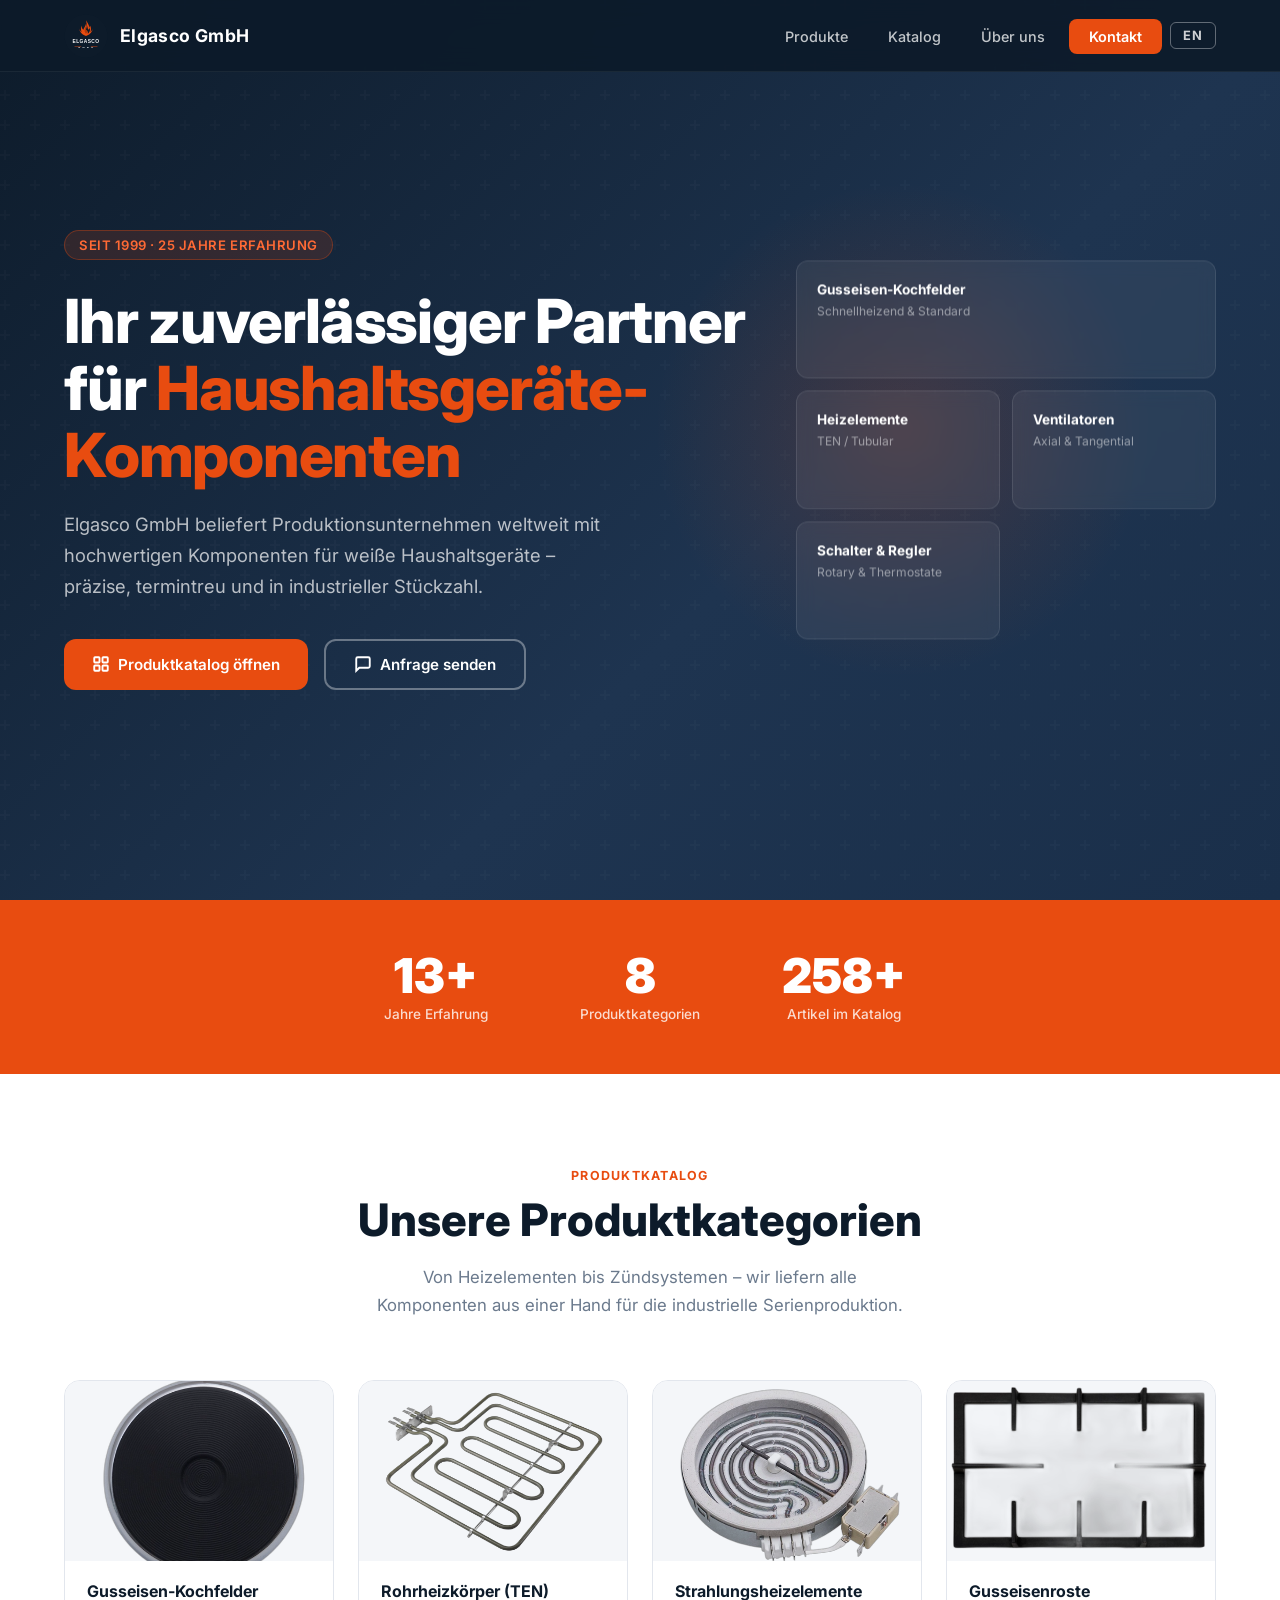
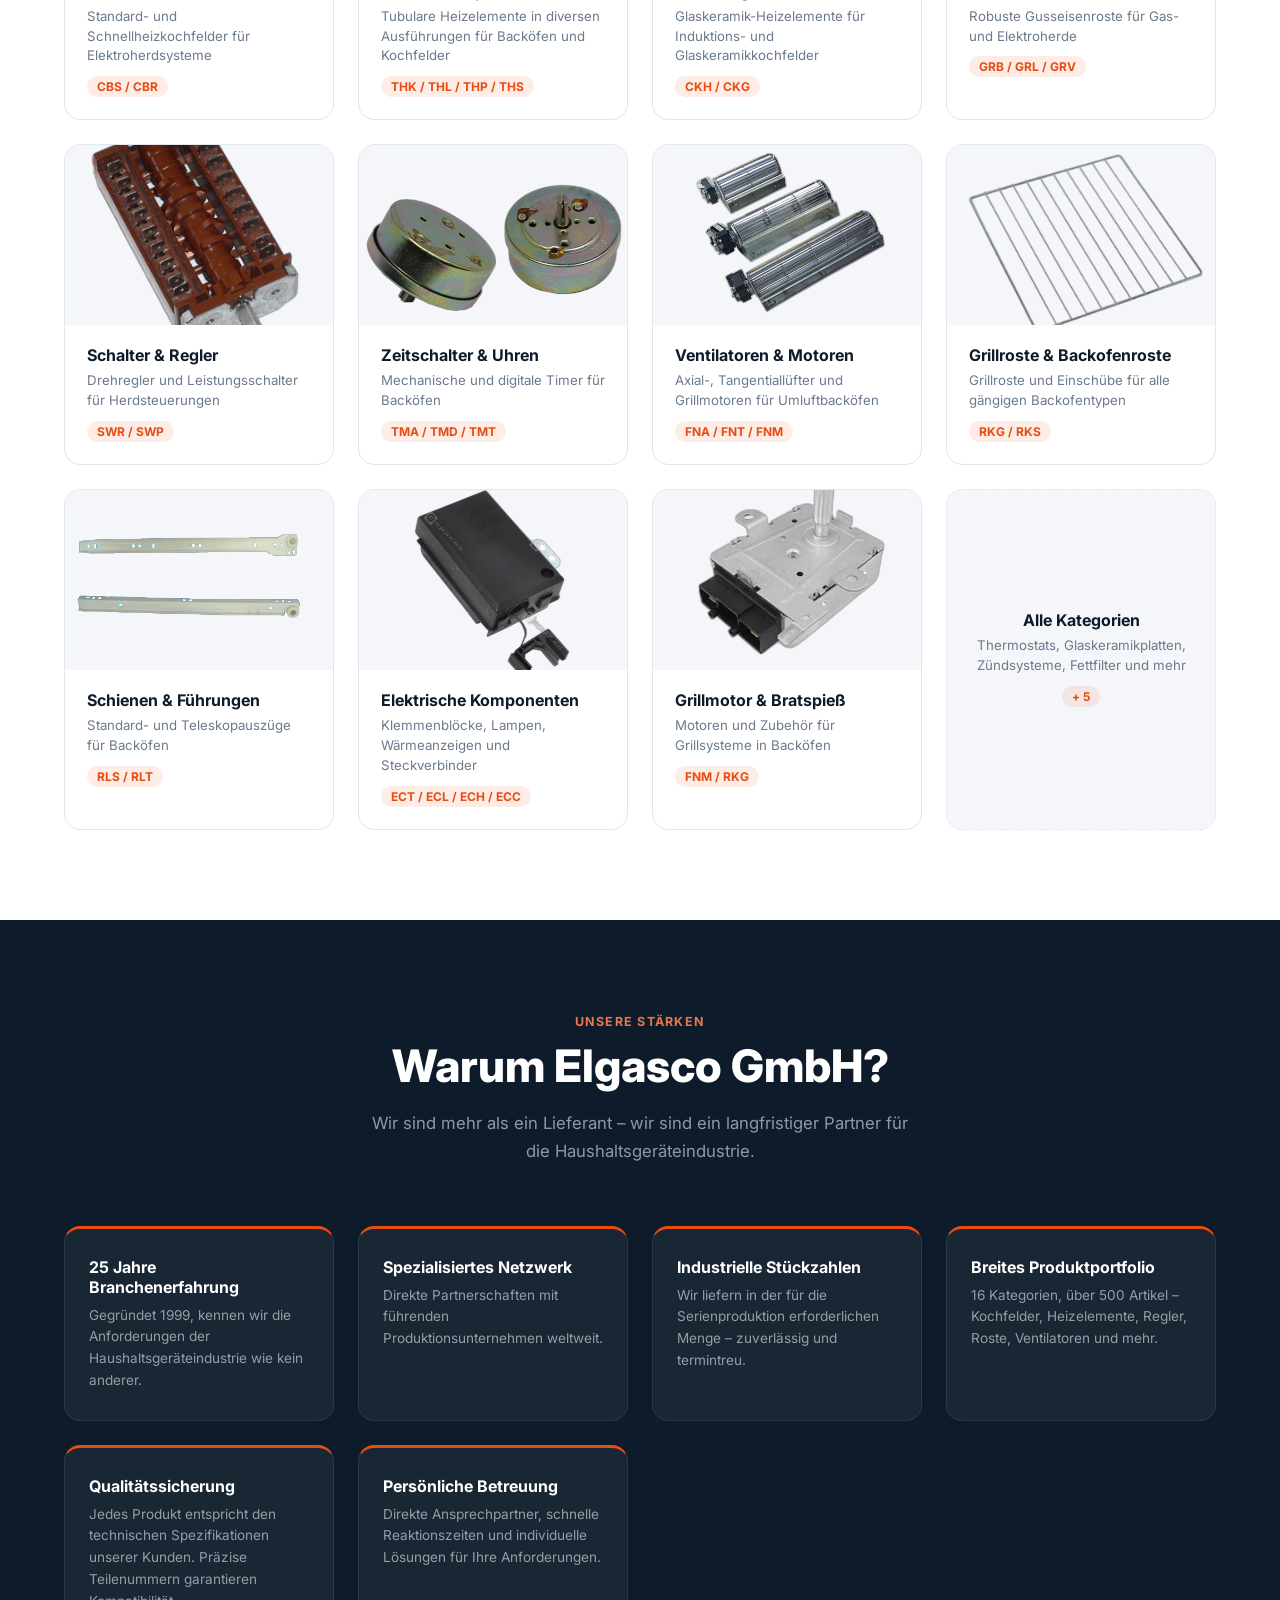
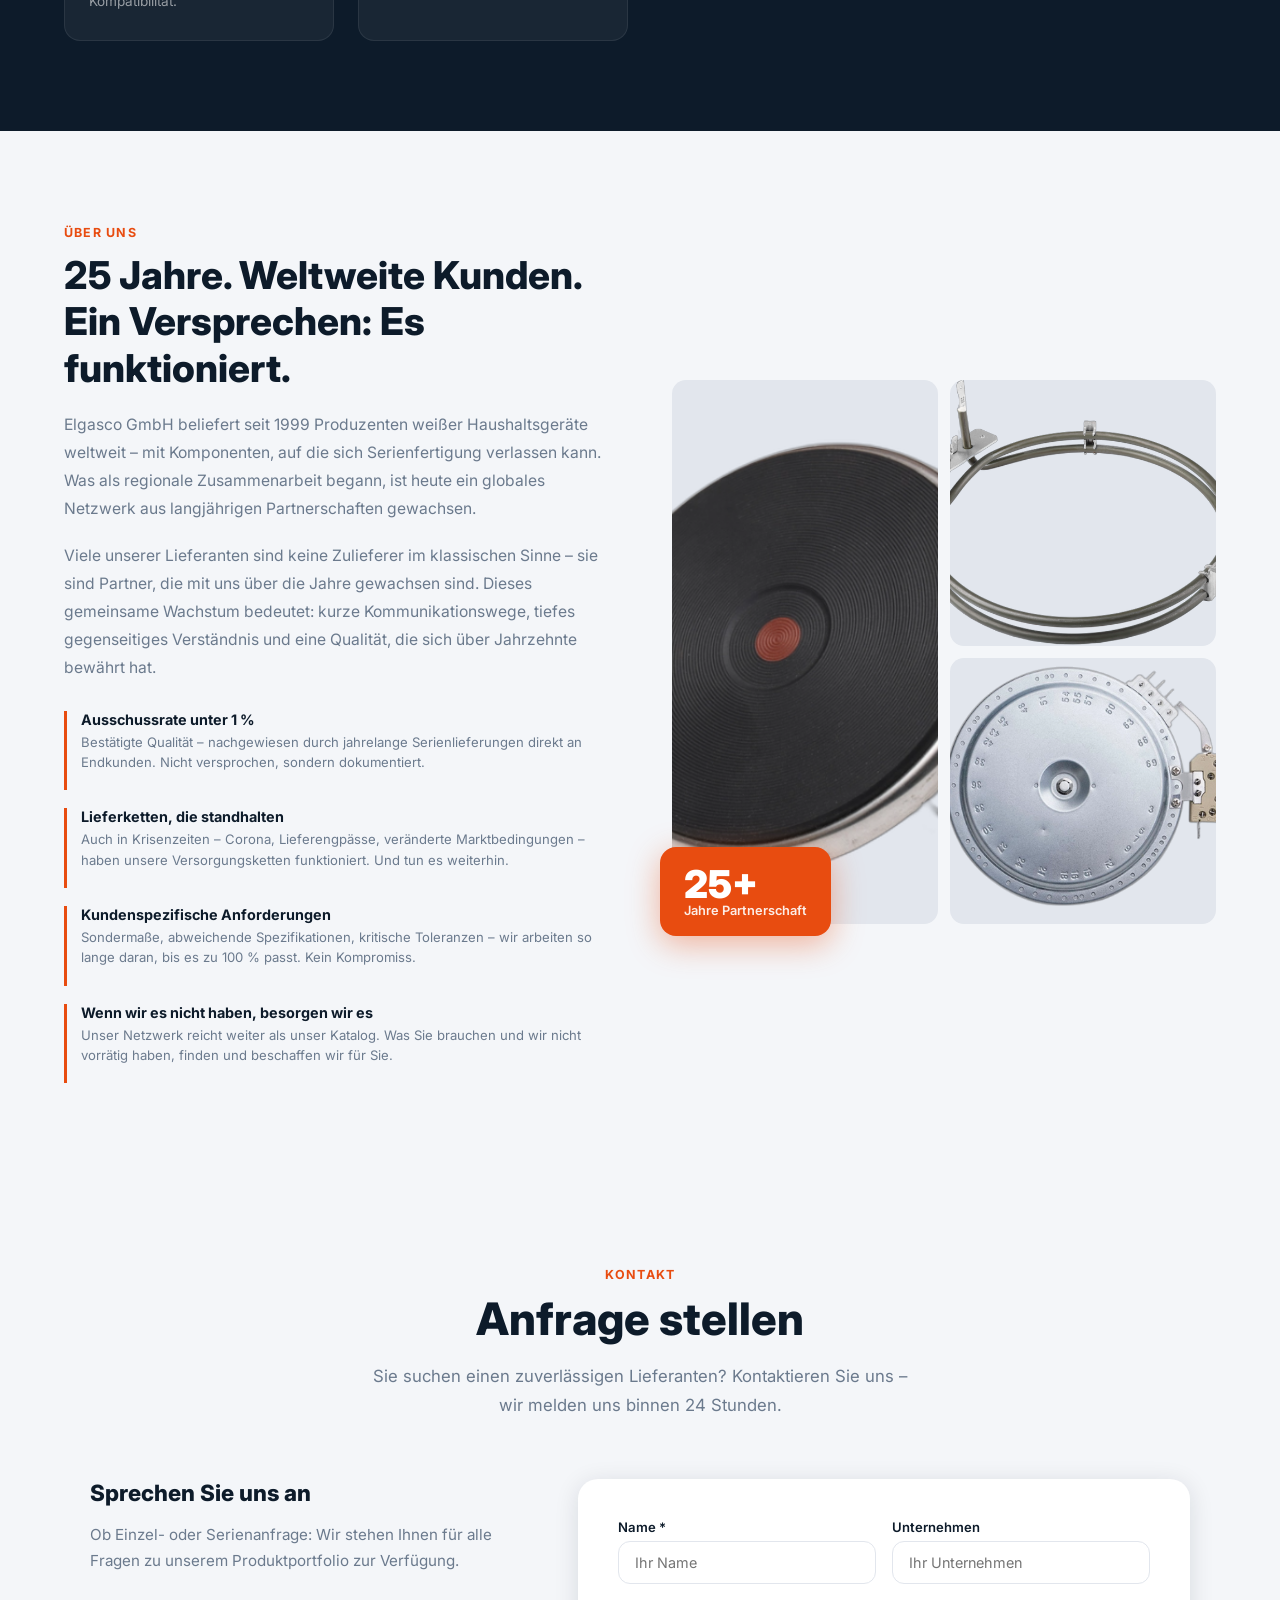
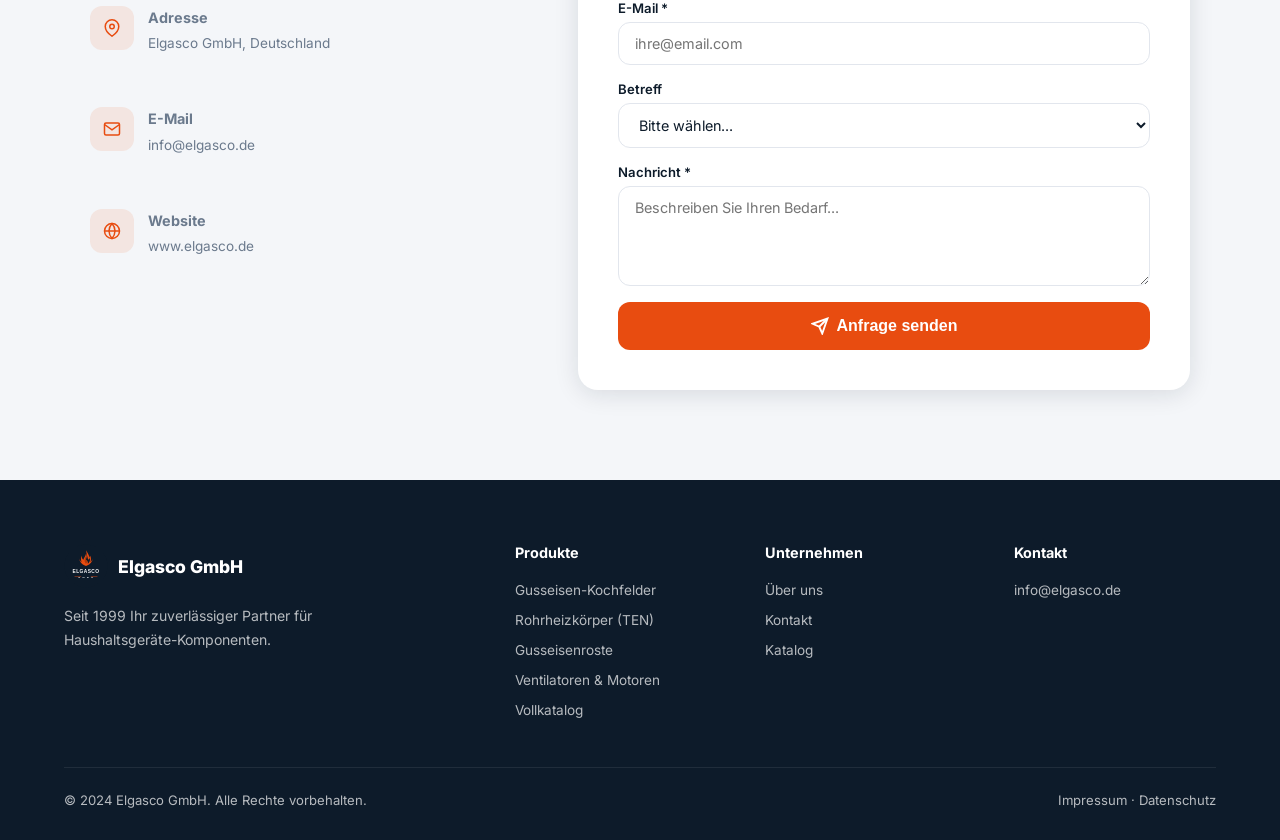
==== index.html @ 2438832f "Add DE/EN language switcher (i18n) - New assets/js/i18n.js with full DE/EN translations for all page" ====
<!DOCTYPE html>
<html lang="de">
<head>
  <meta charset="UTF-8" />
  <meta name="viewport" content="width=device-width, initial-scale=1.0" />
  <title>Elgasco GmbH – Ihr Partner für Haushaltsgeräte-Komponenten</title>
  <meta name="description" content="Elgasco GmbH – seit 25 Jahren zuverlässiger Lieferant von Komponenten für Hersteller weißer Haushaltsgeräte weltweit." />
  <meta name="keywords" content="Elgasco, Haushaltsgeräte Komponenten, Heizelemente, Kochfelder, Backofen Ersatzteile, Gusseisenroste, Thermostate, Regler, white goods components" />
  <meta name="robots" content="index, follow" />
  <meta property="og:title" content="Elgasco GmbH – Component Partner" />
  <meta property="og:description" content="25 years of experience supplying components for the household appliance industry worldwide." />
  <meta property="og:image" content="assets/images/logo.svg" />
  <meta property="og:type" content="website" />
  <link rel="preconnect" href="https://fonts.googleapis.com" />
  <link rel="preconnect" href="https://fonts.gstatic.com" crossorigin />
  <link href="https://fonts.googleapis.com/css2?family=Inter:wght@400;500;600;700;800;900&display=swap" rel="stylesheet" />
  <link rel="stylesheet" href="assets/css/style.css" />
  <link rel="icon" type="image/png" href="assets/images/logo.svg" />
  <script type="application/ld+json">
  {"@context":"https://schema.org","@type":"Organization","name":"Elgasco GmbH","description":"Supplier of components for white goods manufacturers","foundingDate":"1999","areaServed":"Worldwide","knowsAbout":["Haushaltsgeräte","Kochfelder","Heizelemente","Backofen Komponenten"]}
  </script>
</head>
<body>

<nav class="navbar">
  <a href="index.html" class="nav-logo">
    <img src="assets/images/logo.svg" alt="Elgasco GmbH Logo" />
    <span>Elgasco GmbH</span>
  </a>
  <ul class="nav-links">
    <li><a href="#categories" data-i18n="nav_products">Produkte</a></li>
    <li><a href="catalog.html" data-i18n="nav_catalog">Katalog</a></li>
    <li><a href="#about" data-i18n="nav_about">Über uns</a></li>
    <li><a href="#contact" class="btn-primary" data-i18n="nav_contact">Kontakt</a></li>
    <li><button class="lang-btn" onclick="toggleLang()" title="Switch language">EN</button></li>
  </ul>
  <button class="nav-toggle" aria-label="Menü öffnen">
    <span></span><span></span><span></span>
  </button>
</nav>

<section class="hero" id="home">
  <div class="hero-bg-glow"></div>
  <div class="hero-content">
    <div class="hero-badge" data-i18n="hero_badge">Seit 1999 · 25 Jahre Erfahrung</div>
    <h1 data-i18n-html="hero_h1">Ihr zuverlässiger Partner für <span>Haushaltsgeräte-Komponenten</span></h1>
    <p data-i18n="hero_p">Elgasco GmbH beliefert Produktionsunternehmen weltweit mit hochwertigen Komponenten für weiße Haushaltsgeräte – präzise, termintreu und in industrieller Stückzahl.</p>
    <div class="hero-buttons">
      <a href="catalog.html" class="btn btn-primary">
        <svg width="18" height="18" viewBox="0 0 24 24" fill="none" stroke="currentColor" stroke-width="2.5"><rect x="3" y="3" width="7" height="7" rx="1"/><rect x="14" y="3" width="7" height="7" rx="1"/><rect x="3" y="14" width="7" height="7" rx="1"/><rect x="14" y="14" width="7" height="7" rx="1"/></svg>
        <span data-i18n="hero_btn_catalog">Produktkatalog öffnen</span>
      </a>
      <a href="#contact" class="btn btn-outline">
        <svg width="18" height="18" viewBox="0 0 24 24" fill="none" stroke="currentColor" stroke-width="2.5"><path d="M21 15a2 2 0 01-2 2H7l-4 4V5a2 2 0 012-2h14a2 2 0 012 2z"/></svg>
        <span data-i18n="hero_btn_contact">Anfrage senden</span>
      </a>
    </div>
  </div>
  <div class="hero-visual" aria-hidden="true">
    <div class="hero-card">
      <h3 data-i18n="hero_card1_h">Gusseisen-Kochfelder</h3>
      <p data-i18n="hero_card1_p">Schnellheizend & Standard</p>
    </div>
    <div class="hero-card">
      <h3 data-i18n="hero_card2_h">Heizelemente</h3>
      <p data-i18n="hero_card2_p">TEN / Tubular</p>
    </div>
    <div class="hero-card">
      <h3 data-i18n="hero_card3_h">Ventilatoren</h3>
      <p data-i18n="hero_card3_p">Axial & Tangential</p>
    </div>
    <div class="hero-card">
      <h3 data-i18n="hero_card4_h">Schalter & Regler</h3>
      <p data-i18n="hero_card4_p">Rotary & Thermostate</p>
    </div>
  </div>
</section>

<div class="stats">
  <div class="stats-grid">
    <div class="stat-item fade-up">
      <div class="stat-number" data-target="25" data-suffix="+">0+</div>
      <div class="stat-label" data-i18n="stat1">Jahre Erfahrung</div>
    </div>
    <div class="stat-item fade-up">
      <div class="stat-number" data-target="16" data-suffix="">0</div>
      <div class="stat-label" data-i18n="stat2">Produktkategorien</div>
    </div>
    <div class="stat-item fade-up">
      <div class="stat-number" data-target="500" data-suffix="+">0+</div>
      <div class="stat-label" data-i18n="stat3">Artikel im Katalog</div>
    </div>
  </div>
</div>

<section class="categories" id="categories">
  <div class="section-header">
    <span class="section-tag" data-i18n="cat_tag">Produktkatalog</span>
    <h2 data-i18n="cat_h2">Unsere Produktkategorien</h2>
    <p data-i18n="cat_p">Von Heizelementen bis Zündsystemen – wir liefern alle Komponenten aus einer Hand für die industrielle Serienproduktion.</p>
  </div>
  <div class="categories-grid">

    <a href="catalog.html?cat=burners" class="category-card fade-up">
      <div class="category-img"><img src="assets/images/CastIronHotplate_nobg.png" alt="Cast Iron Hotplates" loading="lazy" /></div>
      <div class="category-body">
        <h3 data-i18n="cat1_h">Gusseisen-Kochfelder</h3>
        <p data-i18n="cat1_p">Standard- und Schnellheizkochfelder für Elektroherdsysteme</p>
        <span class="cat-count">CBS / CBR</span>
      </div>
    </a>

    <a href="catalog.html?cat=ten" class="category-card fade-up">
      <div class="category-img"><img src="assets/images/Tubular Heating Element 1_nobg.png" alt="Tubular Heating Elements" loading="lazy" /></div>
      <div class="category-body">
        <h3 data-i18n="cat2_h">Rohrheizkörper (TEN)</h3>
        <p data-i18n="cat2_p">Tubulare Heizelemente in diversen Ausführungen für Backöfen und Kochfelder</p>
        <span class="cat-count">THK / THL / THP / THS</span>
      </div>
    </a>

    <a href="catalog.html?cat=radiant" class="category-card fade-up">
      <div class="category-img"><img src="assets/images/Radiant Heating Element_1_nobg.png" alt="Radiant Heating Elements" loading="lazy" /></div>
      <div class="category-body">
        <h3 data-i18n="cat3_h">Strahlungs­heizelemente</h3>
        <p data-i18n="cat3_p">Glaskeramik-Heizelemente für Induktions- und Glaskeramikkochfelder</p>
        <span class="cat-count">CKH / CKG</span>
      </div>
    </a>

    <a href="catalog.html?cat=grates" class="category-card fade-up">
      <div class="category-img"><img src="assets/images/Cast Iron Grid_1_nobg.png" alt="Cast Iron Grates" loading="lazy" /></div>
      <div class="category-body">
        <h3 data-i18n="cat4_h">Gusseisenroste</h3>
        <p data-i18n="cat4_p">Robuste Gusseisenroste für Gas- und Elektroherde</p>
        <span class="cat-count">GRB / GRL / GRV</span>
      </div>
    </a>

    <a href="catalog.html?cat=switches" class="category-card fade-up">
      <div class="category-img"><img src="assets/images/Rotary_Switch_1_nobg.png" alt="Switches & Regulators" loading="lazy" /></div>
      <div class="category-body">
        <h3 data-i18n="cat5_h">Schalter &amp; Regler</h3>
        <p data-i18n="cat5_p">Drehregler und Leistungsschalter für Herdsteuerungen</p>
        <span class="cat-count">SWR / SWP</span>
      </div>
    </a>

    <a href="catalog.html?cat=timers" class="category-card fade-up">
      <div class="category-img"><img src="assets/images/Mechanical Timer_nobg.png" alt="Timers" loading="lazy" /></div>
      <div class="category-body">
        <h3 data-i18n="cat6_h">Zeitschalter &amp; Uhren</h3>
        <p data-i18n="cat6_p">Mechanische und digitale Timer für Backöfen</p>
        <span class="cat-count">TMA / TMD / TMT</span>
      </div>
    </a>

    <a href="catalog.html?cat=fans" class="category-card fade-up">
      <div class="category-img"><img src="assets/images/Tangential Fan_nobg.png" alt="Fans & Motors" loading="lazy" /></div>
      <div class="category-body">
        <h3 data-i18n="cat7_h">Ventilatoren &amp; Motoren</h3>
        <p data-i18n="cat7_p">Axial-, Tangentiallüfter und Grillmotoren für Umluftbacköfen</p>
        <span class="cat-count">FNA / FNT / FNM</span>
      </div>
    </a>

    <a href="catalog.html?cat=grill" class="category-card fade-up">
      <div class="category-img"><img src="assets/images/GrillGrid_1_nobg.png" alt="Grill & Oven Racks" loading="lazy" /></div>
      <div class="category-body">
        <h3 data-i18n="cat8_h">Grillroste &amp; Backofenroste</h3>
        <p data-i18n="cat8_p">Grillroste und Einschübe für alle gängigen Backofentypen</p>
        <span class="cat-count">RKG / RKS</span>
      </div>
    </a>

    <a href="catalog.html?cat=rails" class="category-card fade-up">
      <div class="category-img"><img src="assets/images/Roll_guide_nobg.png" alt="Rails & Guides" loading="lazy" /></div>
      <div class="category-body">
        <h3 data-i18n="cat9_h">Schienen &amp; Führungen</h3>
        <p data-i18n="cat9_p">Standard- und Teleskopauszüge für Backöfen</p>
        <span class="cat-count">RLS / RLT</span>
      </div>
    </a>

    <a href="catalog.html?cat=electrical" class="category-card fade-up">
      <div class="category-img"><img src="assets/images/TerminalBlock_1_nobg.png" alt="Electrical Components" loading="lazy" /></div>
      <div class="category-body">
        <h3 data-i18n="cat10_h">Elektrische Komponenten</h3>
        <p data-i18n="cat10_p">Klemmenblöcke, Lampen, Wärmeanzeigen und Steckverbinder</p>
        <span class="cat-count">ECT / ECL / ECH / ECC</span>
      </div>
    </a>

    <a href="catalog.html?cat=grill-motor" class="category-card fade-up">
      <div class="category-img"><img src="assets/images/GrillMotor_nobg.png" alt="Grill Motor & Rotisserie" loading="lazy" /></div>
      <div class="category-body">
        <h3 data-i18n="cat11_h">Grillmotor &amp; Bratspieß</h3>
        <p data-i18n="cat11_p">Motoren und Zubehör für Grillsysteme in Backöfen</p>
        <span class="cat-count">FNM / RKG</span>
      </div>
    </a>

    <a href="catalog.html" class="category-card fade-up" style="border-style:dashed;background:var(--gray-light);display:flex;flex-direction:column;align-items:center;justify-content:center;text-align:center;min-height:220px;">
      <div class="category-body">
        <h3 data-i18n="cat12_h">Alle Kategorien</h3>
        <p data-i18n="cat12_p">Thermostats, Glaskeramikplatten, Zündsysteme, Fettfilter und mehr</p>
        <span class="cat-count">+ 5</span>
      </div>
    </a>

  </div>
</section>

<section class="why-us" id="why">
  <div class="section-header">
    <span class="section-tag" style="color:rgba(255,130,80,.9)" data-i18n="why_tag">Unsere Stärken</span>
    <h2 data-i18n="why_h2">Warum Elgasco GmbH?</h2>
    <p style="color:rgba(255,255,255,.55)" data-i18n="why_p">Wir sind mehr als ein Lieferant – wir sind ein langfristiger Partner für die Haushaltsgeräteindustrie.</p>
  </div>
  <div class="why-grid">
    <div class="why-card fade-up">
      <h3 data-i18n="why1_h">25 Jahre Branchenerfahrung</h3>
      <p data-i18n="why1_p">Gegründet 1999, kennen wir die Anforderungen der Haushaltsgeräteindustrie wie kein anderer.</p>
    </div>
    <div class="why-card fade-up">
      <h3 data-i18n="why2_h">Spezialisiertes Netzwerk</h3>
      <p data-i18n="why2_p">Direkte Partnerschaften mit führenden Produktionsunternehmen weltweit.</p>
    </div>
    <div class="why-card fade-up">
      <h3 data-i18n="why3_h">Industrielle Stückzahlen</h3>
      <p data-i18n="why3_p">Wir liefern in der für die Serienproduktion erforderlichen Menge – zuverlässig und termintreu.</p>
    </div>
    <div class="why-card fade-up">
      <h3 data-i18n="why4_h">Breites Produktportfolio</h3>
      <p data-i18n="why4_p">16 Kategorien, über 500 Artikel – Kochfelder, Heizelemente, Regler, Roste, Ventilatoren und mehr.</p>
    </div>
    <div class="why-card fade-up">
      <h3 data-i18n="why5_h">Qualitätssicherung</h3>
      <p data-i18n="why5_p">Jedes Produkt entspricht den technischen Spezifikationen unserer Kunden. Präzise Teilenummern garantieren Kompatibilität.</p>
    </div>
    <div class="why-card fade-up">
      <h3 data-i18n="why6_h">Persönliche Betreuung</h3>
      <p data-i18n="why6_p">Direkte Ansprechpartner, schnelle Reaktionszeiten und individuelle Lösungen für Ihre Anforderungen.</p>
    </div>
  </div>
</section>

<section class="about" id="about">
  <div class="about-grid">
    <div class="about-content">
      <span class="section-tag" data-i18n="about_tag">Über uns</span>
      <h2 data-i18n="about_h2">25 Jahre. Weltweite Kunden. Ein Versprechen: Es funktioniert.</h2>
      <p data-i18n="about_p1">Elgasco GmbH beliefert seit 1999 Produzenten weißer Haushaltsgeräte weltweit – mit Komponenten, auf die sich Serienfertigung verlassen kann.</p>
      <p data-i18n="about_p2">Viele unserer Lieferanten sind keine Zulieferer im klassischen Sinne – sie sind Partner, die mit uns über die Jahre gewachsen sind.</p>
      <div class="about-strengths">
        <div class="about-strength-item">
          <div><h4 data-i18n="str1_h">Ausschussrate unter 1 %</h4><p data-i18n="str1_p">Bestätigte Qualität – nachgewiesen durch jahrelange Serienlieferungen direkt an Endkunden. Nicht versprochen, sondern dokumentiert.</p></div>
        </div>
        <div class="about-strength-item">
          <div><h4 data-i18n="str2_h">Lieferketten, die standhalten</h4><p data-i18n="str2_p">Auch in Krisenzeiten – Corona, Lieferengpässe, veränderte Marktbedingungen – haben unsere Versorgungsketten funktioniert. Und tun es weiterhin.</p></div>
        </div>
        <div class="about-strength-item">
          <div><h4 data-i18n="str3_h">Kundenspezifische Anforderungen</h4><p data-i18n="str3_p">Sondermaße, abweichende Spezifikationen, kritische Toleranzen – wir arbeiten so lange daran, bis es zu 100 % passt. Kein Kompromiss.</p></div>
        </div>
        <div class="about-strength-item">
          <div><h4 data-i18n="str4_h">Wenn wir es nicht haben, besorgen wir es</h4><p data-i18n="str4_p">Unser Netzwerk reicht weiter als unser Katalog. Was Sie brauchen und wir nicht vorrätig haben, finden und beschaffen wir für Sie.</p></div>
        </div>
      </div>
    </div>
    <div class="about-visual">
      <div class="about-img-grid">
        <div class="about-img-item"><img src="assets/images/CastIronHotplateRapid_nobg.png" alt="Rapid hotplate" loading="lazy" /></div>
        <div class="about-img-item"><img src="assets/images/Tubular Heating Element 2_nobg.png" alt="Tubular heater" loading="lazy" /></div>
        <div class="about-img-item"><img src="assets/images/Radiant Heating Element_2_nobg.png" alt="Radiant element" loading="lazy" /></div>
      </div>
      <div class="about-badge-overlay">
        <div class="number">25+</div>
        <div class="text" data-i18n="about_badge">Jahre Partnerschaft</div>
      </div>
    </div>
  </div>
</section>

<section class="contact" id="contact">
  <div class="section-header">
    <span class="section-tag" data-i18n="contact_tag">Kontakt</span>
    <h2 data-i18n="contact_h2">Anfrage stellen</h2>
    <p data-i18n="contact_p">Sie suchen einen zuverlässigen Lieferanten? Kontaktieren Sie uns – wir melden uns binnen 24 Stunden.</p>
  </div>
  <div class="contact-grid">
    <div class="contact-info">
      <h3 data-i18n="contact_speak">Sprechen Sie uns an</h3>
      <p data-i18n="contact_speak_p">Ob Einzel- oder Serienanfrage: Wir stehen Ihnen für alle Fragen zu unserem Produktportfolio zur Verfügung.</p>
      <div class="contact-items">
        <div class="contact-item">
          <div class="contact-item-icon"><svg width="18" height="18" viewBox="0 0 24 24" fill="none" stroke="currentColor" stroke-width="2"><path d="M21 10c0 7-9 13-9 13s-9-6-9-13a9 9 0 0118 0z"/><circle cx="12" cy="10" r="3"/></svg></div>
          <div class="contact-item-body">
            <p data-i18n="contact_addr_label">Adresse</p>
            <p data-i18n="contact_addr_val">Elgasco GmbH, Deutschland</p>
          </div>
        </div>
        <div class="contact-item">
          <div class="contact-item-icon"><svg width="18" height="18" viewBox="0 0 24 24" fill="none" stroke="currentColor" stroke-width="2"><path d="M4 4h16c1.1 0 2 .9 2 2v12c0 1.1-.9 2-2 2H4c-1.1 0-2-.9-2-2V6c0-1.1.9-2 2-2z"/><polyline points="22,6 12,13 2,6"/></svg></div>
          <div class="contact-item-body">
            <p data-i18n="contact_email_label">E-Mail</p>
            <p>info@elgasco.de</p>
          </div>
        </div>
        <div class="contact-item">
          <div class="contact-item-icon"><svg width="18" height="18" viewBox="0 0 24 24" fill="none" stroke="currentColor" stroke-width="2"><circle cx="12" cy="12" r="10"/><line x1="2" y1="12" x2="22" y2="12"/><path d="M12 2a15.3 15.3 0 014 10 15.3 15.3 0 01-4 10 15.3 15.3 0 01-4-10 15.3 15.3 0 014-10z"/></svg></div>
          <div class="contact-item-body">
            <p data-i18n="contact_web_label">Website</p>
            <p>www.elgasco.de</p>
          </div>
        </div>
      </div>
    </div>
    <div class="contact-form">
      <form id="contactForm" onsubmit="handleSubmit(event)">
        <div class="form-row">
          <div class="form-group">
            <label for="name" data-i18n="form_name">Name *</label>
            <input type="text" id="name" name="name" data-i18n-ph="form_placeholder_name" placeholder="Ihr Name" required />
          </div>
          <div class="form-group">
            <label for="company" data-i18n="form_company">Unternehmen</label>
            <input type="text" id="company" name="company" data-i18n-ph="form_placeholder_company" placeholder="Ihr Unternehmen" />
          </div>
        </div>
        <div class="form-group">
          <label for="email" data-i18n="form_email">E-Mail *</label>
          <input type="email" id="email" name="email" data-i18n-ph="form_placeholder_email" placeholder="ihre@email.com" required />
        </div>
        <div class="form-group">
          <label for="subject" data-i18n="form_subject">Betreff</label>
          <select id="subject" name="subject">
            <option value="" data-i18n="form_subject_opt0">Bitte wählen...</option>
            <option data-i18n="form_subject_opt1">Produktanfrage</option>
            <option data-i18n="form_subject_opt2">Katalog anfordern</option>
            <option data-i18n="form_subject_opt3">Partnerschaft</option>
            <option data-i18n="form_subject_opt4">Sonstiges</option>
          </select>
        </div>
        <div class="form-group">
          <label for="message" data-i18n="form_message">Nachricht *</label>
          <textarea id="message" name="message" data-i18n-ph="form_placeholder_msg" placeholder="Beschreiben Sie Ihren Bedarf..." required></textarea>
        </div>
        <button type="submit" class="btn btn-primary form-submit">
          <svg width="18" height="18" viewBox="0 0 24 24" fill="none" stroke="currentColor" stroke-width="2.5"><line x1="22" y1="2" x2="11" y2="13"/><polygon points="22 2 15 22 11 13 2 9 22 2"/></svg>
          <span data-i18n="form_submit">Anfrage senden</span>
        </button>
      </form>
    </div>
  </div>
</section>

<footer>
  <div class="footer-grid">
    <div class="footer-brand">
      <div class="footer-logo">
        <img src="assets/images/logo.svg" alt="Elgasco GmbH" />
        <span style="color:white;font-weight:800;font-size:1.1rem;">Elgasco GmbH</span>
      </div>
      <p data-i18n="footer_p">Seit 1999 Ihr zuverlässiger Partner für Haushaltsgeräte-Komponenten.</p>
    </div>
    <div class="footer-col">
      <h4 data-i18n="footer_products">Produkte</h4>
      <ul>
        <li><a href="catalog.html?cat=burners" data-i18n="cat1_h">Gusseisen-Kochfelder</a></li>
        <li><a href="catalog.html?cat=ten" data-i18n="cat2_h">Rohrheizkörper (TEN)</a></li>
        <li><a href="catalog.html?cat=grates" data-i18n="cat4_h">Gusseisenroste</a></li>
        <li><a href="catalog.html?cat=fans" data-i18n="cat7_h">Ventilatoren &amp; Motoren</a></li>
        <li><a href="catalog.html" data-i18n="footer_full_cat">Vollkatalog</a></li>
      </ul>
    </div>
    <div class="footer-col">
      <h4 data-i18n="footer_company">Unternehmen</h4>
      <ul>
        <li><a href="#about" data-i18n="nav_about">Über uns</a></li>
        <li><a href="#contact" data-i18n="nav_contact">Kontakt</a></li>
        <li><a href="catalog.html" data-i18n="nav_catalog">Katalog</a></li>
      </ul>
    </div>
    <div class="footer-col">
      <h4 data-i18n="nav_contact">Kontakt</h4>
      <ul>
        <li><a href="mailto:info@elgasco.de">info@elgasco.de</a></li>
      </ul>
    </div>
  </div>
  <div class="footer-bottom">
    <span data-i18n="footer_copy">© 2024 Elgasco GmbH. Alle Rechte vorbehalten.</span>
    <span>
      <a href="impressum.html" style="color:inherit;" data-i18n="footer_imprint">Impressum</a> ·
      <a href="datenschutz.html" style="color:inherit;" data-i18n="footer_privacy">Datenschutz</a>
    </span>
  </div>
</footer>

<script src="assets/js/i18n.js"></script>
<script src="assets/js/main.js"></script>
<script>
function handleSubmit(e) {
  e.preventDefault();
  const btn = e.target.querySelector('[type=submit]');
  const span = btn.querySelector('span');
  if (span) span.textContent = t('form_sent');
  btn.style.background = '#27ae60';
}
</script>
</body>
</html>
---- assets/css/style.css ----
/* =========================================
   ELGASCO GMBH – Main Stylesheet
   Colors: Navy #0d1b2a | Orange #e84c10 | White #fff
   ========================================= */

:root {
  --navy: #0d1b2a;
  --navy-mid: #152638;
  --navy-light: #1e3450;
  --orange: #e84c10;
  --orange-light: #ff6a35;
  --white: #ffffff;
  --gray-light: #f4f6f9;
  --gray-mid: #e2e6ed;
  --gray-text: #6b7a8d;
  --font: 'Inter', system-ui, -apple-system, sans-serif;
  --radius: 12px;
  --shadow: 0 4px 24px rgba(13,27,42,.12);
  --shadow-hover: 0 12px 40px rgba(13,27,42,.22);
  --transition: .28s cubic-bezier(.4,0,.2,1);
}

*, *::before, *::after { box-sizing: border-box; margin: 0; padding: 0; }

html { scroll-behavior: smooth; font-size: 16px; }

body {
  font-family: var(--font);
  color: var(--navy);
  background: var(--white);
  overflow-x: hidden;
  -webkit-font-smoothing: antialiased;
}

a { text-decoration: none; color: inherit; }
img { max-width: 100%; display: block; }
ul { list-style: none; }

/* ---- Scrollbar ---- */
::-webkit-scrollbar { width: 6px; }
::-webkit-scrollbar-track { background: var(--gray-light); }
::-webkit-scrollbar-thumb { background: var(--orange); border-radius: 3px; }

/* ==================== NAVBAR ==================== */
.navbar {
  position: fixed; top: 0; left: 0; right: 0; z-index: 1000;
  display: flex; align-items: center; justify-content: space-between;
  padding: 0 5%;
  height: 72px;
  background: rgba(13,27,42,0.92);
  backdrop-filter: blur(12px);
  -webkit-backdrop-filter: blur(12px);
  border-bottom: 1px solid rgba(255,255,255,.06);
  transition: var(--transition);
}
.navbar.scrolled {
  background: rgba(13,27,42,0.98);
  height: 64px;
  box-shadow: 0 2px 20px rgba(0,0,0,.3);
}
.nav-logo { display: flex; align-items: center; gap: 12px; }
.nav-logo img { height: 44px; width: auto; }
.nav-logo span { color: var(--white); font-size: 1.1rem; font-weight: 700; letter-spacing: .02em; }

.nav-links { display: flex; align-items: center; gap: 8px; }
.nav-links a {
  color: rgba(255,255,255,.75);
  font-size: .9rem; font-weight: 500;
  padding: 8px 16px; border-radius: 8px;
  transition: var(--transition);
}
.nav-links a:hover, .nav-links a.active { color: var(--white); background: rgba(255,255,255,.1); }
.nav-links a.btn-primary {
  background: var(--orange); color: var(--white);
  padding: 9px 20px; border-radius: 8px;
  font-weight: 600;
}
.nav-links a.btn-primary:hover { background: var(--orange-light); transform: translateY(-1px); }

.lang-btn {
  background: transparent; border: 1.5px solid rgba(255,255,255,.35);
  color: rgba(255,255,255,.8); font-size: .8rem; font-weight: 700;
  padding: 5px 12px; border-radius: 6px; cursor: pointer;
  transition: var(--transition); letter-spacing: .06em; font-family: var(--font);
}
.lang-btn:hover { background: rgba(255,255,255,.1); color: var(--white); border-color: rgba(255,255,255,.6); }

.nav-toggle { display: none; flex-direction: column; gap: 5px; cursor: pointer; padding: 4px; }
.nav-toggle span { display: block; width: 24px; height: 2px; background: var(--white); transition: var(--transition); border-radius: 2px; }

/* ==================== HERO ==================== */
.hero {
  min-height: 100vh;
  display: flex; align-items: center;
  position: relative; overflow: hidden;
  background: linear-gradient(135deg, var(--navy) 0%, var(--navy-light) 60%, #1a2f4a 100%);
  padding: 80px 5% 60px;
}
.hero::before {
  content: '';
  position: absolute; inset: 0;
  background: url("data:image/svg+xml,%3Csvg width='60' height='60' viewBox='0 0 60 60' xmlns='http://www.w3.org/2000/svg'%3E%3Cg fill='none' fill-rule='evenodd'%3E%3Cg fill='%23ffffff' fill-opacity='0.02'%3E%3Cpath d='M36 34v-4h-2v4h-4v2h4v4h2v-4h4v-2h-4zm0-30V0h-2v4h-4v2h4v4h2V6h4V4h-4zM6 34v-4H4v4H0v2h4v4h2v-4h4v-2H6zM6 4V0H4v4H0v2h4v4h2V6h4V4H6z'/%3E%3C/g%3E%3C/g%3E%3C/svg%3E");
}
.hero-bg-glow {
  position: absolute; top: 20%; right: 10%;
  width: 500px; height: 500px;
  background: radial-gradient(circle, rgba(232,76,16,.18) 0%, transparent 70%);
  border-radius: 50%; pointer-events: none;
}
.hero-content { position: relative; z-index: 1; max-width: 700px; }
.hero-badge {
  display: inline-flex; align-items: center; gap: 8px;
  background: rgba(232,76,16,.15); border: 1px solid rgba(232,76,16,.35);
  color: var(--orange-light); font-size: .82rem; font-weight: 600;
  padding: 6px 14px; border-radius: 50px; margin-bottom: 28px;
  letter-spacing: .04em; text-transform: uppercase;
}
.hero-badge::before { content: ''; display: none; }
@keyframes pulse { 0%,100%{opacity:1} 50%{opacity:.4} }

.hero h1 {
  font-size: clamp(2.2rem, 5vw, 3.8rem);
  font-weight: 800; color: var(--white);
  line-height: 1.1; margin-bottom: 20px;
  letter-spacing: -.02em;
}
.hero h1 span { color: var(--orange); }
.hero p {
  color: rgba(255,255,255,.7); font-size: clamp(1rem, 2vw, 1.15rem);
  line-height: 1.7; margin-bottom: 36px; max-width: 560px;
}
.hero-buttons { display: flex; gap: 16px; flex-wrap: wrap; }
.btn { display: inline-flex; align-items: center; gap: 8px; padding: 14px 28px; border-radius: var(--radius); font-size: .95rem; font-weight: 600; cursor: pointer; transition: var(--transition); border: none; }
.btn-primary { background: var(--orange); color: var(--white); }
.btn-primary:hover { background: var(--orange-light); transform: translateY(-2px); box-shadow: 0 8px 24px rgba(232,76,16,.4); }
.btn-outline { background: transparent; color: var(--white); border: 2px solid rgba(255,255,255,.35); }
.btn-outline:hover { background: rgba(255,255,255,.1); border-color: rgba(255,255,255,.6); transform: translateY(-2px); }
.btn svg { flex-shrink: 0; }

.hero-visual {
  position: absolute; right: 5%; top: 50%; transform: translateY(-50%);
  display: grid; grid-template-columns: 1fr 1fr; gap: 12px;
  width: min(420px, 38vw);
}
.hero-card {
  background: rgba(255,255,255,.06); border: 1px solid rgba(255,255,255,.1);
  border-radius: var(--radius); padding: 20px;
  backdrop-filter: blur(8px); transition: var(--transition);
}
.hero-card:hover { background: rgba(255,255,255,.1); transform: translateY(-4px); }
.hero-card:first-child { grid-column: 1/-1; }
.hero-card-icon { font-size: 2rem; margin-bottom: 8px; }
.hero-card h3 { color: var(--white); font-size: .85rem; font-weight: 700; margin-bottom: 4px; }
.hero-card p { color: rgba(255,255,255,.5); font-size: .75rem; }

/* ==================== STATS ==================== */
.stats {
  background: var(--orange);
  padding: 52px 5%;
}
.stats-grid {
  display: flex; justify-content: center; gap: 64px; flex-wrap: wrap;
  max-width: 1200px; margin: 0 auto;
}
.stats-grid .stat-item { min-width: 140px; }
.stat-item { text-align: center; }
.stat-number { font-size: clamp(2rem,4vw,3rem); font-weight: 900; color: var(--white); line-height: 1; }
.stat-label { color: rgba(255,255,255,.8); font-size: .85rem; font-weight: 500; margin-top: 6px; }

/* ==================== SECTIONS SHARED ==================== */
section { padding: 90px 5%; }
.section-header { text-align: center; margin-bottom: 60px; }
.section-tag {
  display: inline-block;
  color: var(--orange); font-size: .78rem; font-weight: 700;
  letter-spacing: .1em; text-transform: uppercase;
  margin-bottom: 12px;
}
.section-header h2 {
  font-size: clamp(1.8rem, 3.5vw, 2.8rem); font-weight: 800;
  color: var(--navy); line-height: 1.15; margin-bottom: 16px;
}
.section-header p { color: var(--gray-text); font-size: 1.05rem; max-width: 540px; margin: 0 auto; line-height: 1.7; }

/* ==================== CATEGORIES ==================== */
.categories { background: var(--white); }
.categories-grid {
  display: grid;
  grid-template-columns: repeat(auto-fill, minmax(260px, 1fr));
  gap: 24px; max-width: 1300px; margin: 0 auto;
}
.category-card {
  background: var(--white); border: 1.5px solid var(--gray-mid);
  border-radius: 16px; overflow: hidden;
  transition: var(--transition); cursor: pointer;
  text-decoration: none; color: var(--navy);
}
.category-card:hover {
  border-color: var(--orange); transform: translateY(-6px);
  box-shadow: var(--shadow-hover);
}
.category-img {
  height: 180px; background: var(--gray-light);
  display: flex; align-items: center; justify-content: center;
  overflow: hidden; position: relative;
}
.category-img img { width: 100%; height: 100%; object-fit: cover; transition: transform .4s ease; }
.category-card:hover .category-img img { transform: scale(1.06); }
.category-img .cat-icon {
  font-size: 3rem; color: var(--gray-text);
  display: flex; align-items: center; justify-content: center;
  width: 100%; height: 100%;
}
.category-body { padding: 20px 22px 22px; }
.category-body h3 { font-size: 1rem; font-weight: 700; margin-bottom: 6px; }
.category-body p { font-size: .83rem; color: var(--gray-text); line-height: 1.5; }
.cat-count {
  display: inline-block; background: rgba(232,76,16,.1);
  color: var(--orange); font-size: .75rem; font-weight: 700;
  padding: 3px 10px; border-radius: 50px; margin-top: 10px;
}

/* ==================== CATALOG PAGE ==================== */
.catalog-hero {
  background: linear-gradient(135deg, var(--navy) 0%, var(--navy-light) 100%);
  padding: 120px 5% 60px;
  text-align: center;
}
.catalog-hero h1 { color: var(--white); font-size: clamp(2rem,4vw,3rem); font-weight: 800; margin-bottom: 12px; }
.catalog-hero p { color: rgba(255,255,255,.65); font-size: 1.05rem; max-width: 500px; margin: 0 auto; }

.catalog-section { padding: 60px 5%; background: var(--gray-light); }
.catalog-layout { display: grid; grid-template-columns: 260px 1fr; gap: 32px; max-width: 1400px; margin: 0 auto; align-items: start; }

/* Sidebar */
.catalog-sidebar {
  background: var(--white); border-radius: 16px; padding: 24px;
  box-shadow: var(--shadow); position: sticky; top: 88px;
}
.sidebar-title { font-size: .75rem; font-weight: 700; color: var(--gray-text); letter-spacing: .08em; text-transform: uppercase; margin-bottom: 14px; }
.sidebar-filter { display: flex; flex-direction: column; gap: 4px; }
.sidebar-filter button {
  background: none; border: none; cursor: pointer;
  text-align: left; padding: 10px 14px; border-radius: 10px;
  font-size: .88rem; font-weight: 500; color: var(--navy);
  transition: var(--transition); display: flex; align-items: center; justify-content: space-between;
}
.sidebar-filter button:hover { background: var(--gray-light); }
.sidebar-filter button.active { background: rgba(232,76,16,.1); color: var(--orange); font-weight: 700; }
.sidebar-filter button .count { font-size: .75rem; color: var(--gray-text); background: var(--gray-light); padding: 2px 7px; border-radius: 50px; }
.sidebar-filter button.active .count { background: rgba(232,76,16,.15); color: var(--orange); }

/* Search bar */
.catalog-search {
  display: flex; gap: 12px; margin-bottom: 28px;
}
.catalog-search input {
  flex: 1; padding: 12px 18px; border: 1.5px solid var(--gray-mid);
  border-radius: var(--radius); font-size: .9rem; font-family: var(--font);
  outline: none; transition: var(--transition);
  background: var(--white);
}
.catalog-search input:focus { border-color: var(--orange); }
.catalog-search button {
  background: var(--orange); color: var(--white); border: none;
  padding: 12px 20px; border-radius: var(--radius); cursor: pointer;
  font-weight: 600; display: flex; align-items: center; gap: 6px;
  transition: var(--transition);
}
.catalog-search button:hover { background: var(--orange-light); }

/* Products grid */
.products-grid {
  display: grid;
  grid-template-columns: repeat(auto-fill, minmax(220px, 1fr));
  gap: 20px;
}
.product-card {
  background: var(--white); border-radius: 16px; overflow: hidden;
  border: 1.5px solid var(--gray-mid); transition: var(--transition);
  display: flex; flex-direction: column;
}
.product-card:hover { box-shadow: var(--shadow-hover); border-color: var(--orange); transform: translateY(-4px); }
.product-img {
  height: 170px; background: var(--gray-light);
  display: flex; align-items: center; justify-content: center; overflow: hidden;
  position: relative;
}
.product-img img { width: 100%; height: 100%; object-fit: contain; padding: 12px; transition: transform .4s ease; }
.product-card:hover .product-img img { transform: scale(1.08); }
.product-img .no-img { font-size: 2.5rem; opacity: .3; }
.product-body { padding: 16px 18px 18px; flex: 1; display: flex; flex-direction: column; }
.product-cat {
  font-size: .7rem; font-weight: 700; text-transform: uppercase; letter-spacing: .06em;
  color: var(--orange); margin-bottom: 6px;
}
.product-body h4 { font-size: .9rem; font-weight: 700; margin-bottom: 6px; line-height: 1.35; }
.product-body p { font-size: .78rem; color: var(--gray-text); line-height: 1.5; flex: 1; }
.product-part { font-size: .72rem; color: var(--gray-text); font-family: 'Courier New', monospace; margin-top: 10px; border-top: 1px solid var(--gray-mid); padding-top: 10px; }
.product-part strong { color: var(--navy); }

/* Results count */
.results-meta { display: flex; align-items: center; justify-content: space-between; margin-bottom: 20px; }
.results-count { font-size: .88rem; color: var(--gray-text); }
.results-count strong { color: var(--navy); }

/* ==================== ABOUT ==================== */
.about { background: var(--gray-light); }
.about-grid { display: grid; grid-template-columns: 1fr 1fr; gap: 64px; max-width: 1200px; margin: 0 auto; align-items: center; }
.about-content h2 { font-size: clamp(1.8rem,3vw,2.6rem); font-weight: 800; margin-bottom: 20px; line-height: 1.2; }
.about-content p { color: var(--gray-text); font-size: .98rem; line-height: 1.8; margin-bottom: 18px; }
.timeline { margin-top: 32px; display: flex; flex-direction: column; gap: 20px; }
.timeline-item { display: flex; gap: 16px; }
.timeline-dot { width: 40px; height: 40px; border-radius: 50%; background: var(--orange); color: var(--white); display: flex; align-items: center; justify-content: center; flex-shrink: 0; font-weight: 800; font-size: .75rem; }
.timeline-body h4 { font-size: .9rem; font-weight: 700; margin-bottom: 4px; }
.timeline-body p { font-size: .82rem; color: var(--gray-text); line-height: 1.5; }

.about-visual { position: relative; }
.about-img-grid { display: grid; grid-template-columns: 1fr 1fr; gap: 12px; }
.about-img-item { border-radius: 14px; overflow: hidden; aspect-ratio: 1; background: var(--gray-mid); }
.about-img-item img { width: 100%; height: 100%; object-fit: cover; }
.about-img-item:first-child { grid-row: span 2; aspect-ratio: auto; }
.about-strengths { display: flex; flex-direction: column; gap: 18px; margin-top: 28px; }
.about-strength-item { padding-left: 14px; border-left: 3px solid var(--orange); }
.about-strength-item h4 { font-size: .9rem; font-weight: 700; margin-bottom: 4px; color: var(--navy); }
.about-strength-item p { font-size: .82rem; color: var(--gray-text); line-height: 1.55; }

.about-badge-overlay {
  position: absolute; bottom: -12px; left: -12px;
  background: var(--orange); color: var(--white);
  border-radius: 16px; padding: 18px 24px; box-shadow: 0 8px 32px rgba(232,76,16,.4);
}
.about-badge-overlay .number { font-size: 2.4rem; font-weight: 900; line-height: 1; }
.about-badge-overlay .text { font-size: .8rem; font-weight: 600; opacity: .9; }

/* ==================== CLIENTS / PARTNERS ==================== */
.partners { background: var(--white); padding: 64px 5%; }
.partners-inner { max-width: 1200px; margin: 0 auto; }
.partners h2 { text-align: center; font-size: 1.1rem; font-weight: 600; color: var(--gray-text); letter-spacing: .04em; text-transform: uppercase; margin-bottom: 40px; }
.partners-logos { display: flex; align-items: center; justify-content: center; flex-wrap: wrap; gap: 40px 60px; }
.partner-logo { font-size: 1.1rem; font-weight: 800; color: var(--gray-mid); letter-spacing: .06em; text-transform: uppercase; transition: var(--transition); }
.partner-logo:hover { color: var(--navy); }

/* ==================== WHY US ==================== */
.why-us { background: var(--navy); }
.why-us .section-header h2 { color: var(--white); }
.why-us .section-header p { color: rgba(255,255,255,.6); }
.why-grid { display: grid; grid-template-columns: repeat(auto-fill, minmax(240px, 1fr)); gap: 24px; max-width: 1200px; margin: 0 auto; }
.why-card {
  background: rgba(255,255,255,.05); border: 1px solid rgba(255,255,255,.08);
  border-radius: 16px; padding: 28px 24px;
  transition: var(--transition);
}
.why-card:hover { background: rgba(255,255,255,.09); transform: translateY(-4px); }
.why-card { border-top: 3px solid var(--orange); }
.why-card h3 { color: var(--white); font-size: 1rem; font-weight: 700; margin-bottom: 8px; }
.why-card p { color: rgba(255,255,255,.55); font-size: .85rem; line-height: 1.6; }

/* ==================== CONTACT ==================== */
.contact { background: var(--gray-light); }
.contact-grid { display: grid; grid-template-columns: 1fr 1.2fr; gap: 64px; max-width: 1100px; margin: 0 auto; }
.contact-info h3 { font-size: 1.4rem; font-weight: 800; margin-bottom: 16px; }
.contact-info p { color: var(--gray-text); font-size: .95rem; line-height: 1.7; margin-bottom: 32px; }
.contact-items { display: flex; flex-direction: column; gap: 20px; }
.contact-item { display: flex; gap: 14px; align-items: flex-start; }
.contact-item-icon { width: 44px; height: 44px; border-radius: 12px; background: rgba(232,76,16,.1); display: flex; align-items: center; justify-content: center; flex-shrink: 0; color: var(--orange); }
.contact-item-body p:first-child { font-weight: 700; font-size: .9rem; margin-bottom: 2px; }
.contact-item-body p:last-child { color: var(--gray-text); font-size: .85rem; }

.contact-form { background: var(--white); border-radius: 20px; padding: 40px; box-shadow: var(--shadow); }
.form-row { display: grid; grid-template-columns: 1fr 1fr; gap: 16px; }
.form-group { display: flex; flex-direction: column; gap: 6px; margin-bottom: 16px; }
.form-group label { font-size: .82rem; font-weight: 600; color: var(--navy); }
.form-group input, .form-group textarea, .form-group select {
  padding: 12px 16px; border: 1.5px solid var(--gray-mid);
  border-radius: var(--radius); font-size: .9rem; font-family: var(--font);
  outline: none; transition: var(--transition); background: var(--white);
  color: var(--navy);
}
.form-group input:focus, .form-group textarea:focus, .form-group select:focus { border-color: var(--orange); }
.form-group textarea { resize: vertical; min-height: 100px; }
.form-submit { width: 100%; justify-content: center; font-size: 1rem; padding: 15px; border-radius: var(--radius); }

/* ==================== FOOTER ==================== */
footer {
  background: var(--navy); color: rgba(255,255,255,.7);
  padding: 64px 5% 32px;
}
.footer-grid { display: grid; grid-template-columns: 2fr 1fr 1fr 1fr; gap: 48px; max-width: 1200px; margin: 0 auto 48px; }
.footer-brand p { font-size: .88rem; line-height: 1.7; margin-top: 16px; max-width: 280px; }
.footer-col h4 { color: var(--white); font-size: .9rem; font-weight: 700; margin-bottom: 18px; }
.footer-col ul { display: flex; flex-direction: column; gap: 10px; }
.footer-col ul a { font-size: .85rem; transition: var(--transition); }
.footer-col ul a:hover { color: var(--white); }
.footer-bottom { border-top: 1px solid rgba(255,255,255,.08); padding-top: 24px; display: flex; align-items: center; justify-content: space-between; max-width: 1200px; margin: 0 auto; font-size: .82rem; }
.footer-logo { display: flex; align-items: center; gap: 10px; margin-bottom: 12px; }
.footer-logo img { height: 44px; }

/* ==================== ANIMATIONS ==================== */
.fade-up { opacity: 0; transform: translateY(30px); transition: opacity .6s ease, transform .6s ease; }
.fade-up.visible { opacity: 1; transform: none; }
.fade-up:nth-child(2) { transition-delay: .1s; }
.fade-up:nth-child(3) { transition-delay: .2s; }
.fade-up:nth-child(4) { transition-delay: .3s; }
.fade-up:nth-child(5) { transition-delay: .4s; }

/* ==================== RESPONSIVE ==================== */
@media (max-width: 1100px) {
  .hero-visual { display: none; }
  .about-grid { grid-template-columns: 1fr; gap: 40px; }
  .footer-grid { grid-template-columns: 1fr 1fr; }
}
@media (max-width: 768px) {
  .nav-links { display: none; flex-direction: column; position: fixed; top: 72px; left: 0; right: 0; background: var(--navy); padding: 20px 5%; gap: 4px; }
  .nav-links.open { display: flex; }
  .nav-toggle { display: flex; }
  .stats-grid { grid-template-columns: 1fr 1fr; }
  .contact-grid { grid-template-columns: 1fr; }
  .form-row { grid-template-columns: 1fr; }
  .catalog-layout { grid-template-columns: 1fr; }
  .catalog-sidebar { position: static; }
  .footer-grid { grid-template-columns: 1fr; gap: 32px; }
  .footer-bottom { flex-direction: column; gap: 12px; text-align: center; }
  .hero { padding: 100px 5% 60px; }
}
@media (max-width: 480px) {
  .stats-grid { grid-template-columns: 1fr 1fr; gap: 16px; }
  section { padding: 64px 5%; }
}
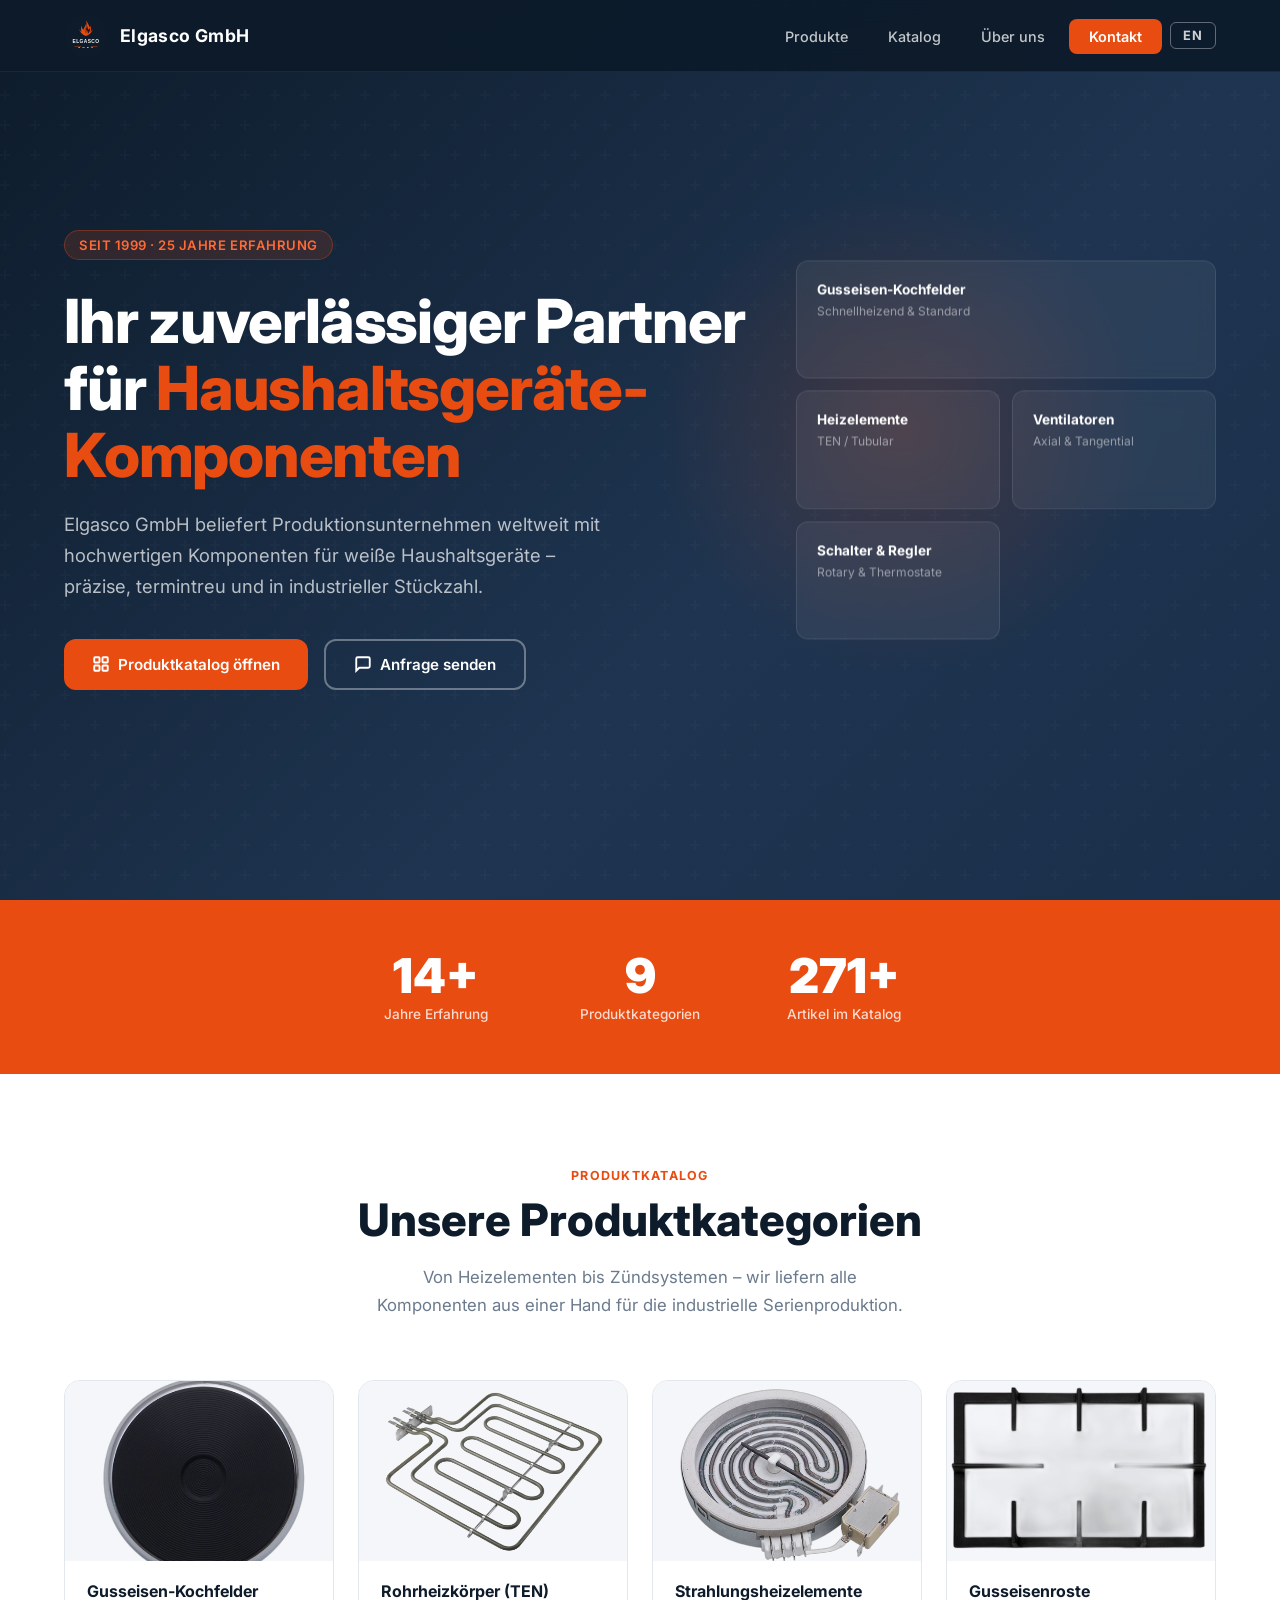
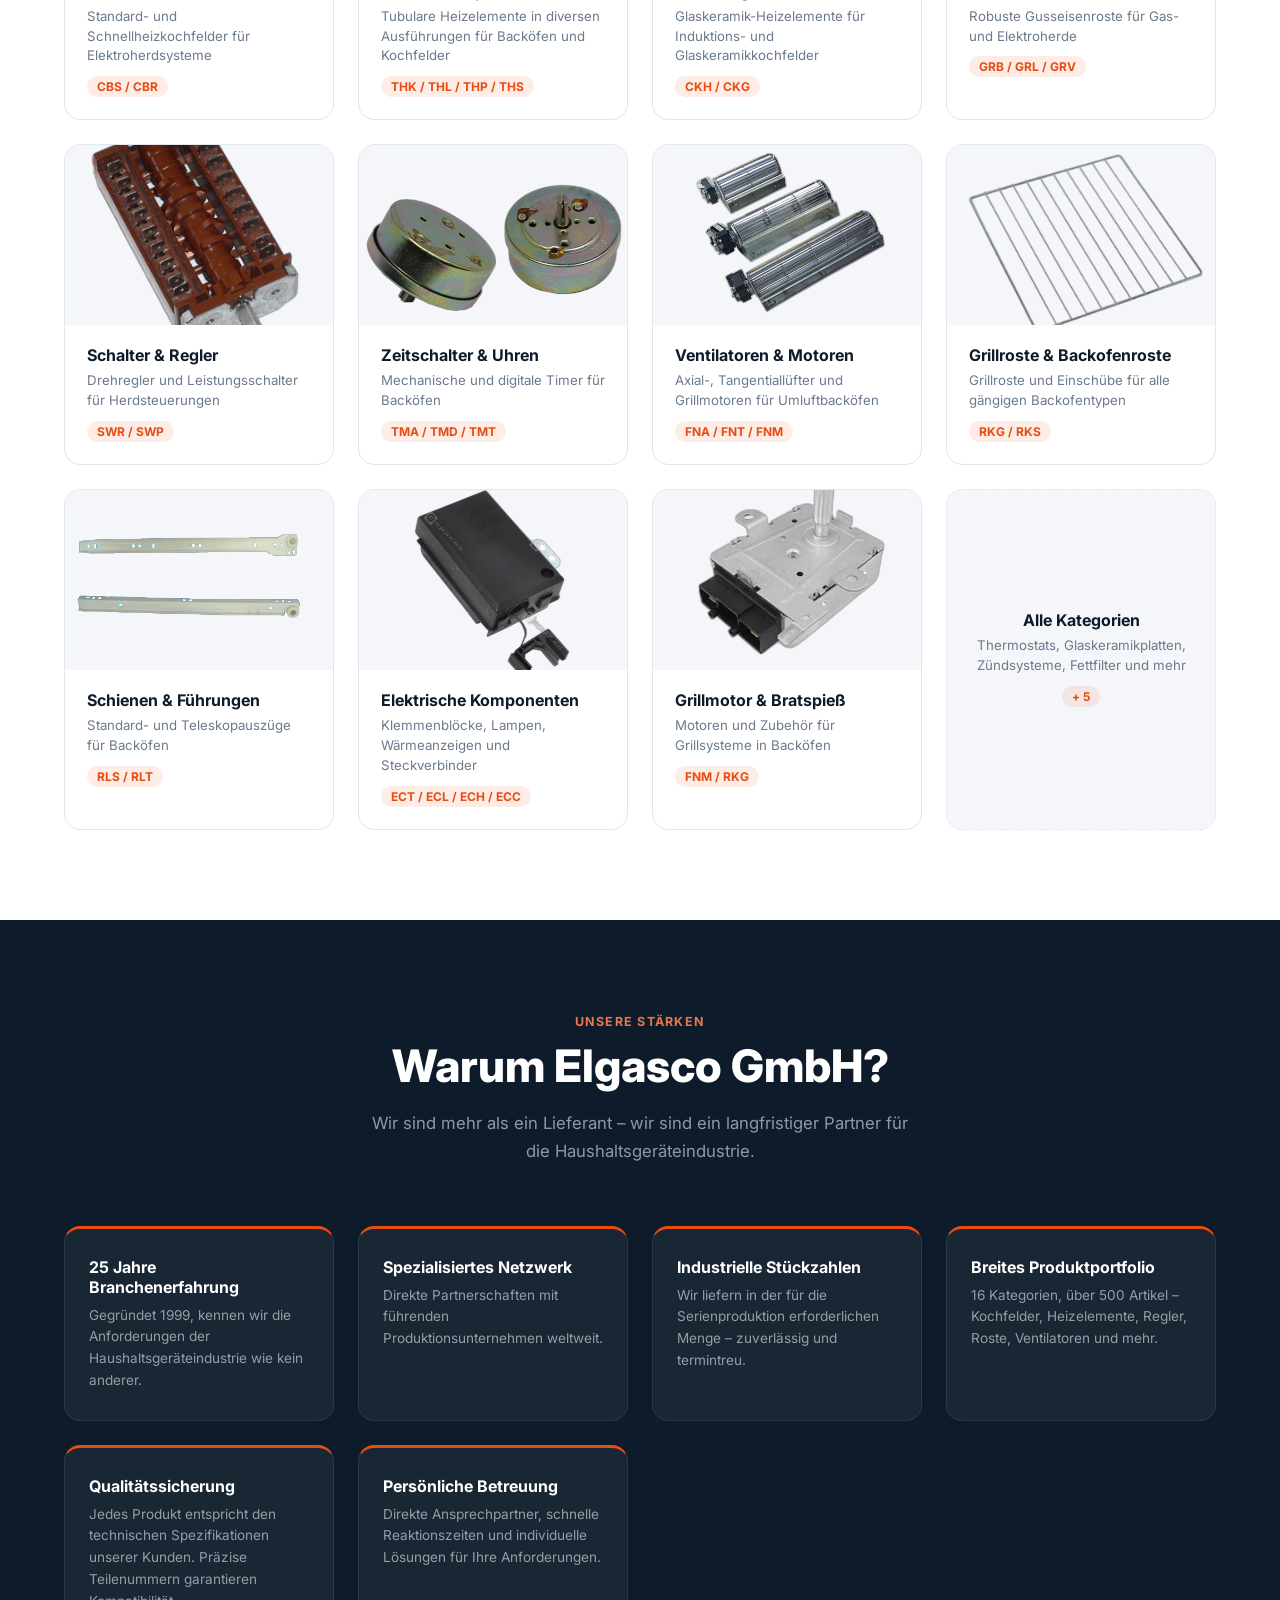
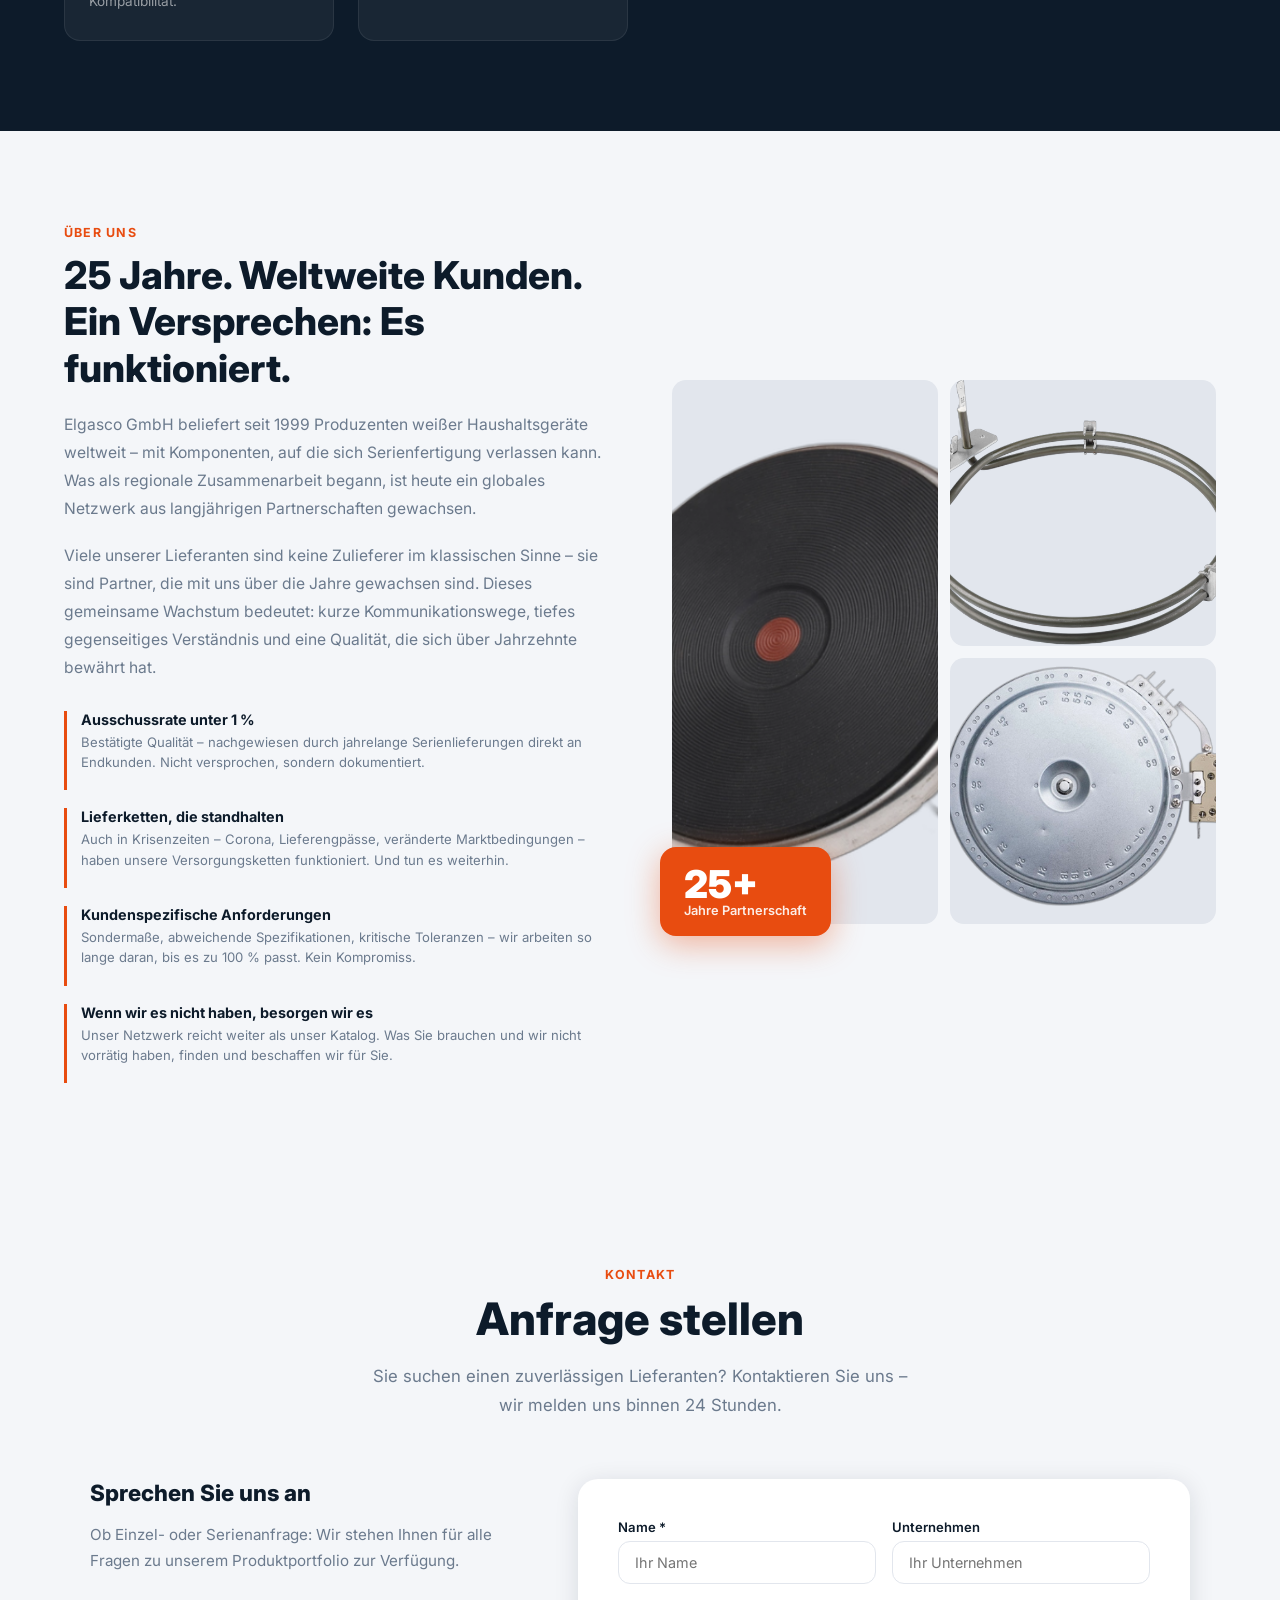
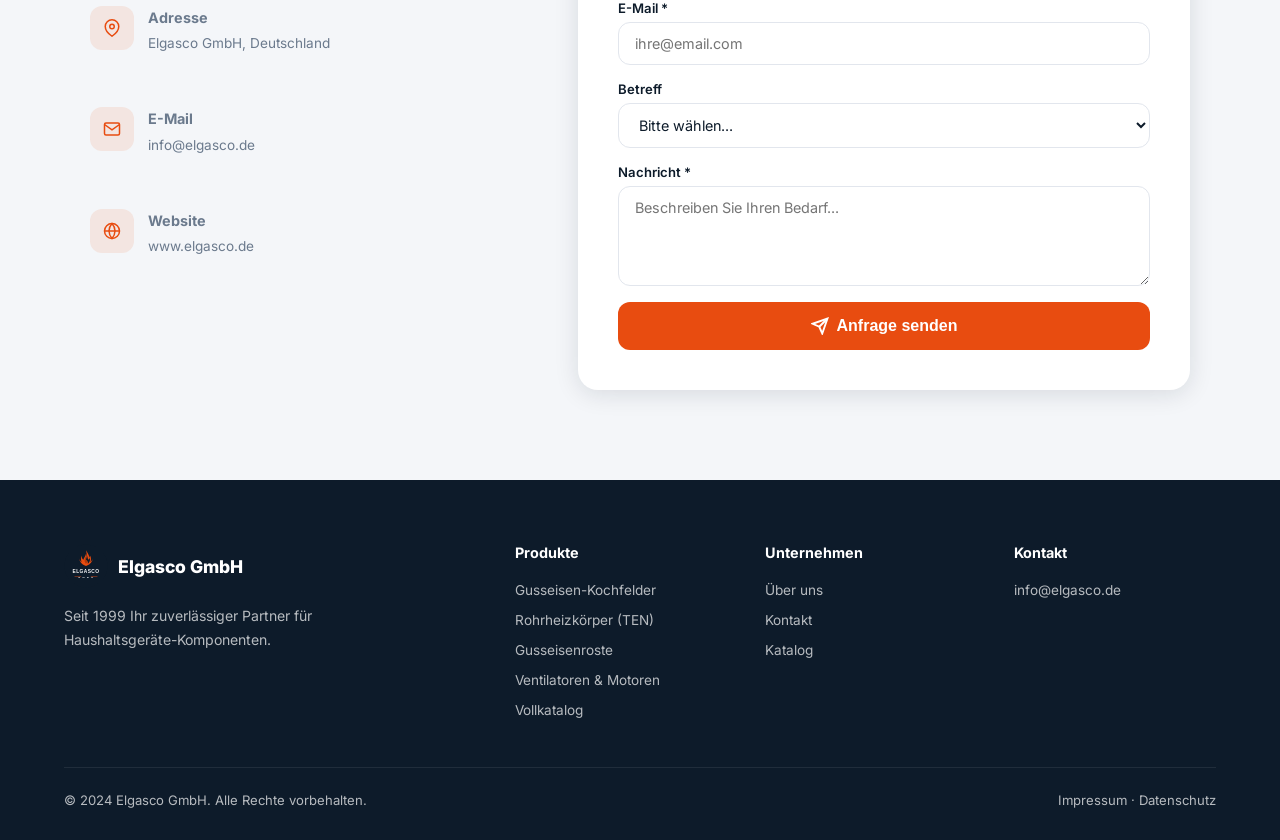
==== commit 6a21f6ed: "Add Web3Forms contact form with spam protection - Real email delivery via Web3Forms API (key configu" ====
--- a/index.html
+++ b/index.html
@@ -316,7 +316,22 @@
       </div>
     </div>
     <div class="contact-form">
+      <div id="formSuccess" style="display:none;text-align:center;padding:48px 24px;">
+        <div style="font-size:2.5rem;margin-bottom:16px;color:var(--orange);">✓</div>
+        <h3 style="margin-bottom:8px;" data-i18n="form_success_h">Nachricht gesendet!</h3>
+        <p style="color:var(--gray-text);" data-i18n="form_success_p">Wir melden uns innerhalb von 24 Stunden.</p>
+      </div>
+      <div id="formError" style="display:none;background:rgba(220,50,50,.08);border:1px solid rgba(220,50,50,.25);border-radius:10px;padding:14px 18px;margin-bottom:16px;font-size:.88rem;color:#c0392b;" data-i18n="form_error">
+        Fehler beim Senden. Bitte versuchen Sie es erneut oder schreiben Sie uns direkt an info@elgasco.de.
+      </div>
       <form id="contactForm" onsubmit="handleSubmit(event)">
+        <!-- Web3Forms access key -->
+        <input type="hidden" name="access_key" value="13af728c-b09a-473f-8dcf-05479f974a39" />
+        <input type="hidden" name="subject" value="Neue Anfrage – elgasco.de" />
+        <input type="hidden" name="from_name" value="Elgasco Website" />
+        <!-- Honeypot – unsichtbar für echte Nutzer, Bots füllen es aus -->
+        <input type="checkbox" name="botcheck" style="display:none;" tabindex="-1" autocomplete="off" />
+
         <div class="form-row">
           <div class="form-group">
             <label for="name" data-i18n="form_name">Name *</label>
@@ -328,12 +343,12 @@
           </div>
         </div>
         <div class="form-group">
-          <label for="email" data-i18n="form_email">E-Mail *</label>
-          <input type="email" id="email" name="email" data-i18n-ph="form_placeholder_email" placeholder="ihre@email.com" required />
+          <label for="femail" data-i18n="form_email">E-Mail *</label>
+          <input type="email" id="femail" name="email" data-i18n-ph="form_placeholder_email" placeholder="ihre@email.com" required />
         </div>
         <div class="form-group">
-          <label for="subject" data-i18n="form_subject">Betreff</label>
-          <select id="subject" name="subject">
+          <label for="fsubject" data-i18n="form_subject">Betreff</label>
+          <select id="fsubject" name="enquiry_type">
             <option value="" data-i18n="form_subject_opt0">Bitte wählen...</option>
             <option data-i18n="form_subject_opt1">Produktanfrage</option>
             <option data-i18n="form_subject_opt2">Katalog anfordern</option>
@@ -345,7 +360,7 @@
           <label for="message" data-i18n="form_message">Nachricht *</label>
           <textarea id="message" name="message" data-i18n-ph="form_placeholder_msg" placeholder="Beschreiben Sie Ihren Bedarf..." required></textarea>
         </div>
-        <button type="submit" class="btn btn-primary form-submit">
+        <button type="submit" id="formBtn" class="btn btn-primary form-submit">
           <svg width="18" height="18" viewBox="0 0 24 24" fill="none" stroke="currentColor" stroke-width="2.5"><line x1="22" y1="2" x2="11" y2="13"/><polygon points="22 2 15 22 11 13 2 9 22 2"/></svg>
           <span data-i18n="form_submit">Anfrage senden</span>
         </button>
@@ -400,12 +415,43 @@
 <script src="assets/js/i18n.js"></script>
 <script src="assets/js/main.js"></script>
 <script>
-function handleSubmit(e) {
+async function handleSubmit(e) {
   e.preventDefault();
-  const btn = e.target.querySelector('[type=submit]');
-  const span = btn.querySelector('span');
-  if (span) span.textContent = t('form_sent');
-  btn.style.background = '#27ae60';
+  const form = e.target;
+  const btn = document.getElementById('formBtn');
+  const errorEl = document.getElementById('formError');
+
+  // Honeypot check
+  if (form.botcheck && form.botcheck.checked) return;
+
+  btn.disabled = true;
+  btn.querySelector('span').textContent = '...';
+  errorEl.style.display = 'none';
+
+  try {
+    const data = new FormData(form);
+    // Add page language to the submission
+    data.append('language', typeof currentLang !== 'undefined' ? currentLang : 'de');
+
+    const res = await fetch('https://api.web3forms.com/submit', {
+      method: 'POST',
+      body: data
+    });
+    const json = await res.json();
+
+    if (json.success) {
+      form.style.display = 'none';
+      document.getElementById('formSuccess').style.display = 'block';
+      // Re-apply translations to success message
+      applyTranslations();
+    } else {
+      throw new Error(json.message || 'Error');
+    }
+  } catch (err) {
+    errorEl.style.display = 'block';
+    btn.disabled = false;
+    btn.querySelector('span').textContent = t('form_submit');
+  }
 }
 </script>
 </body>
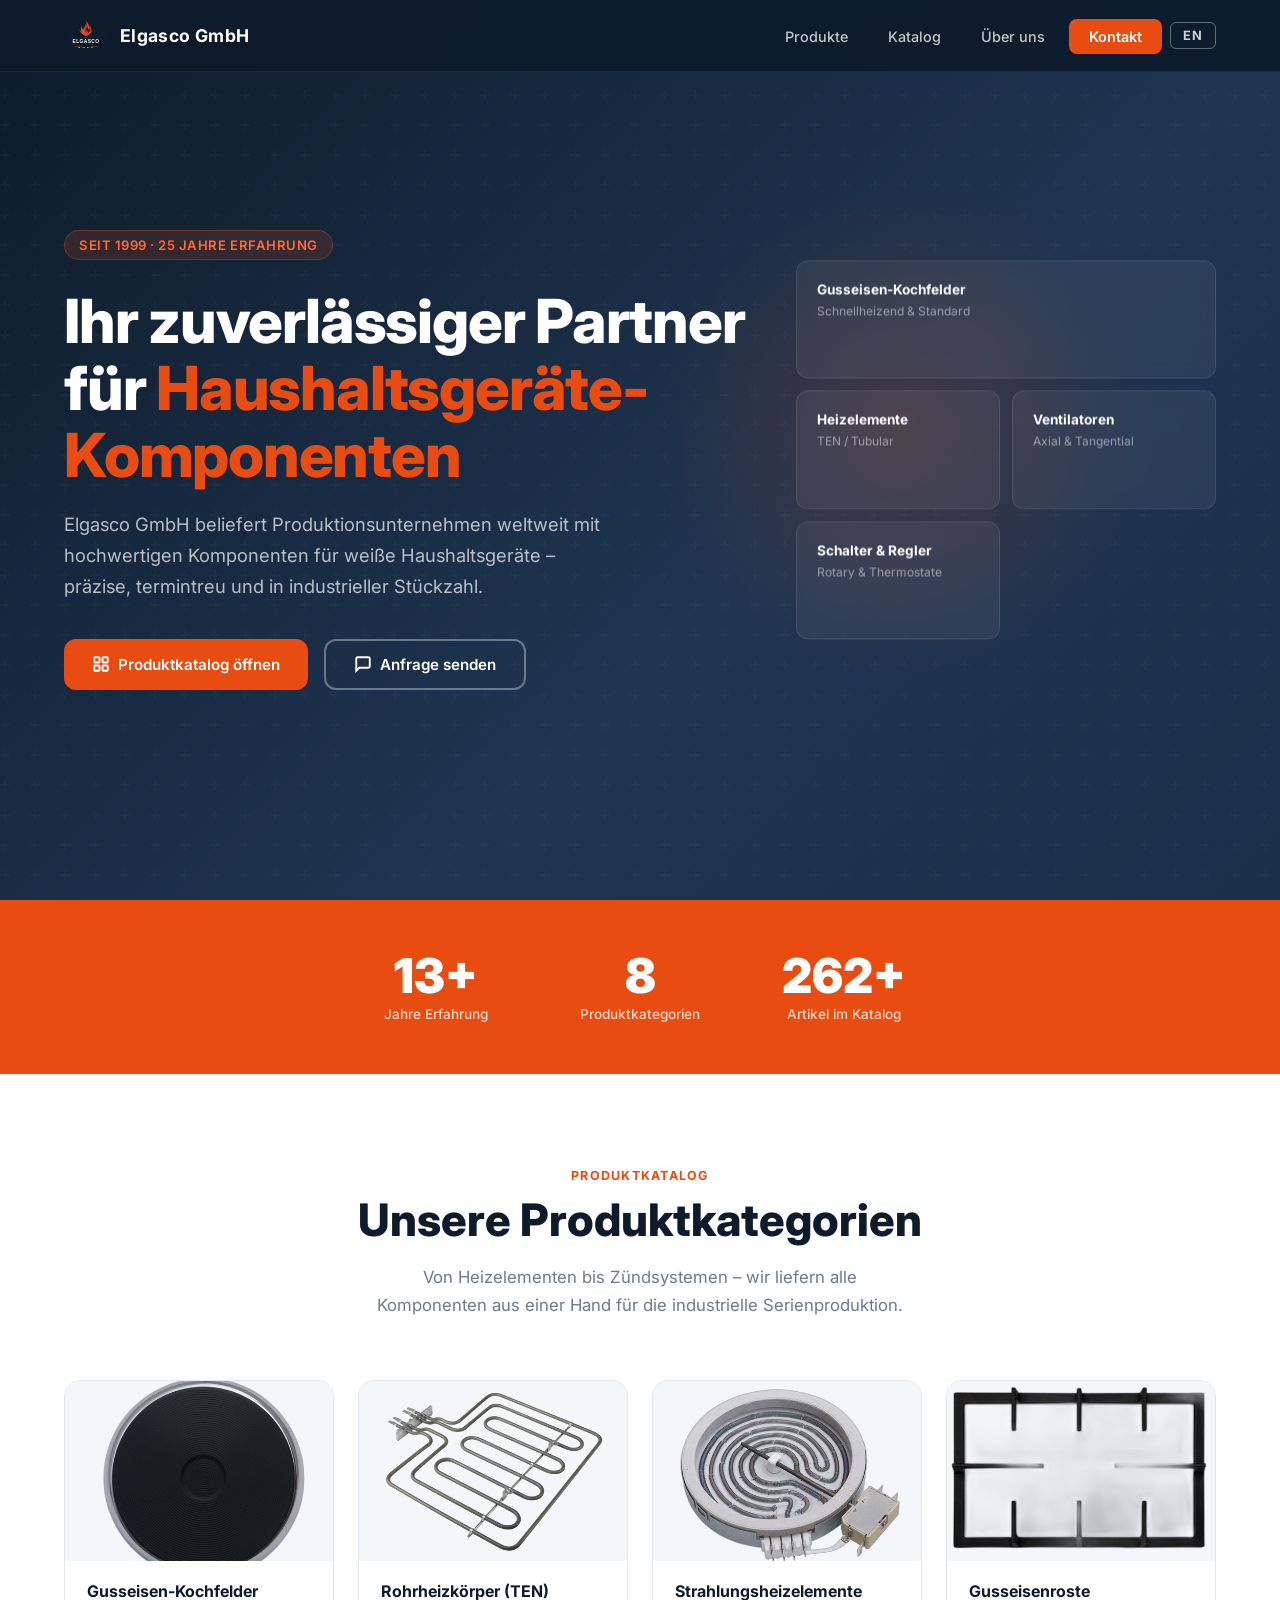
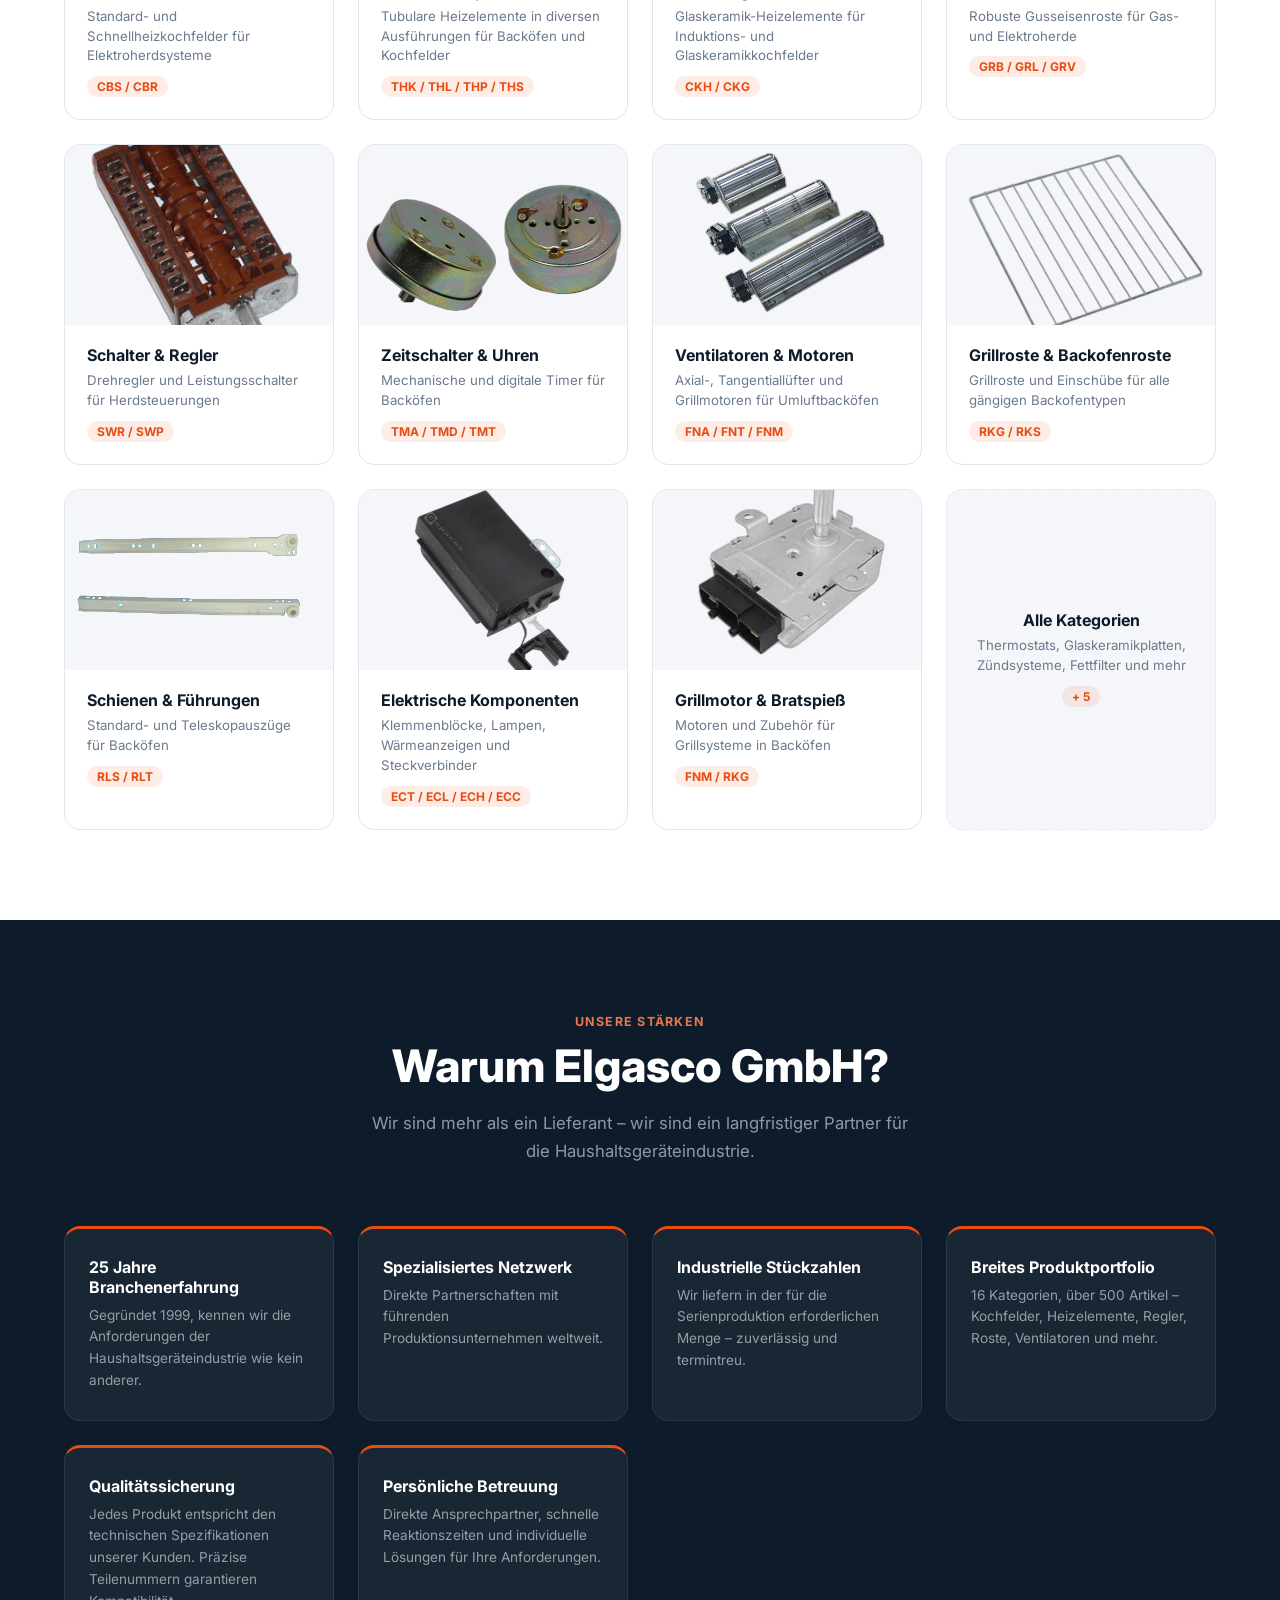
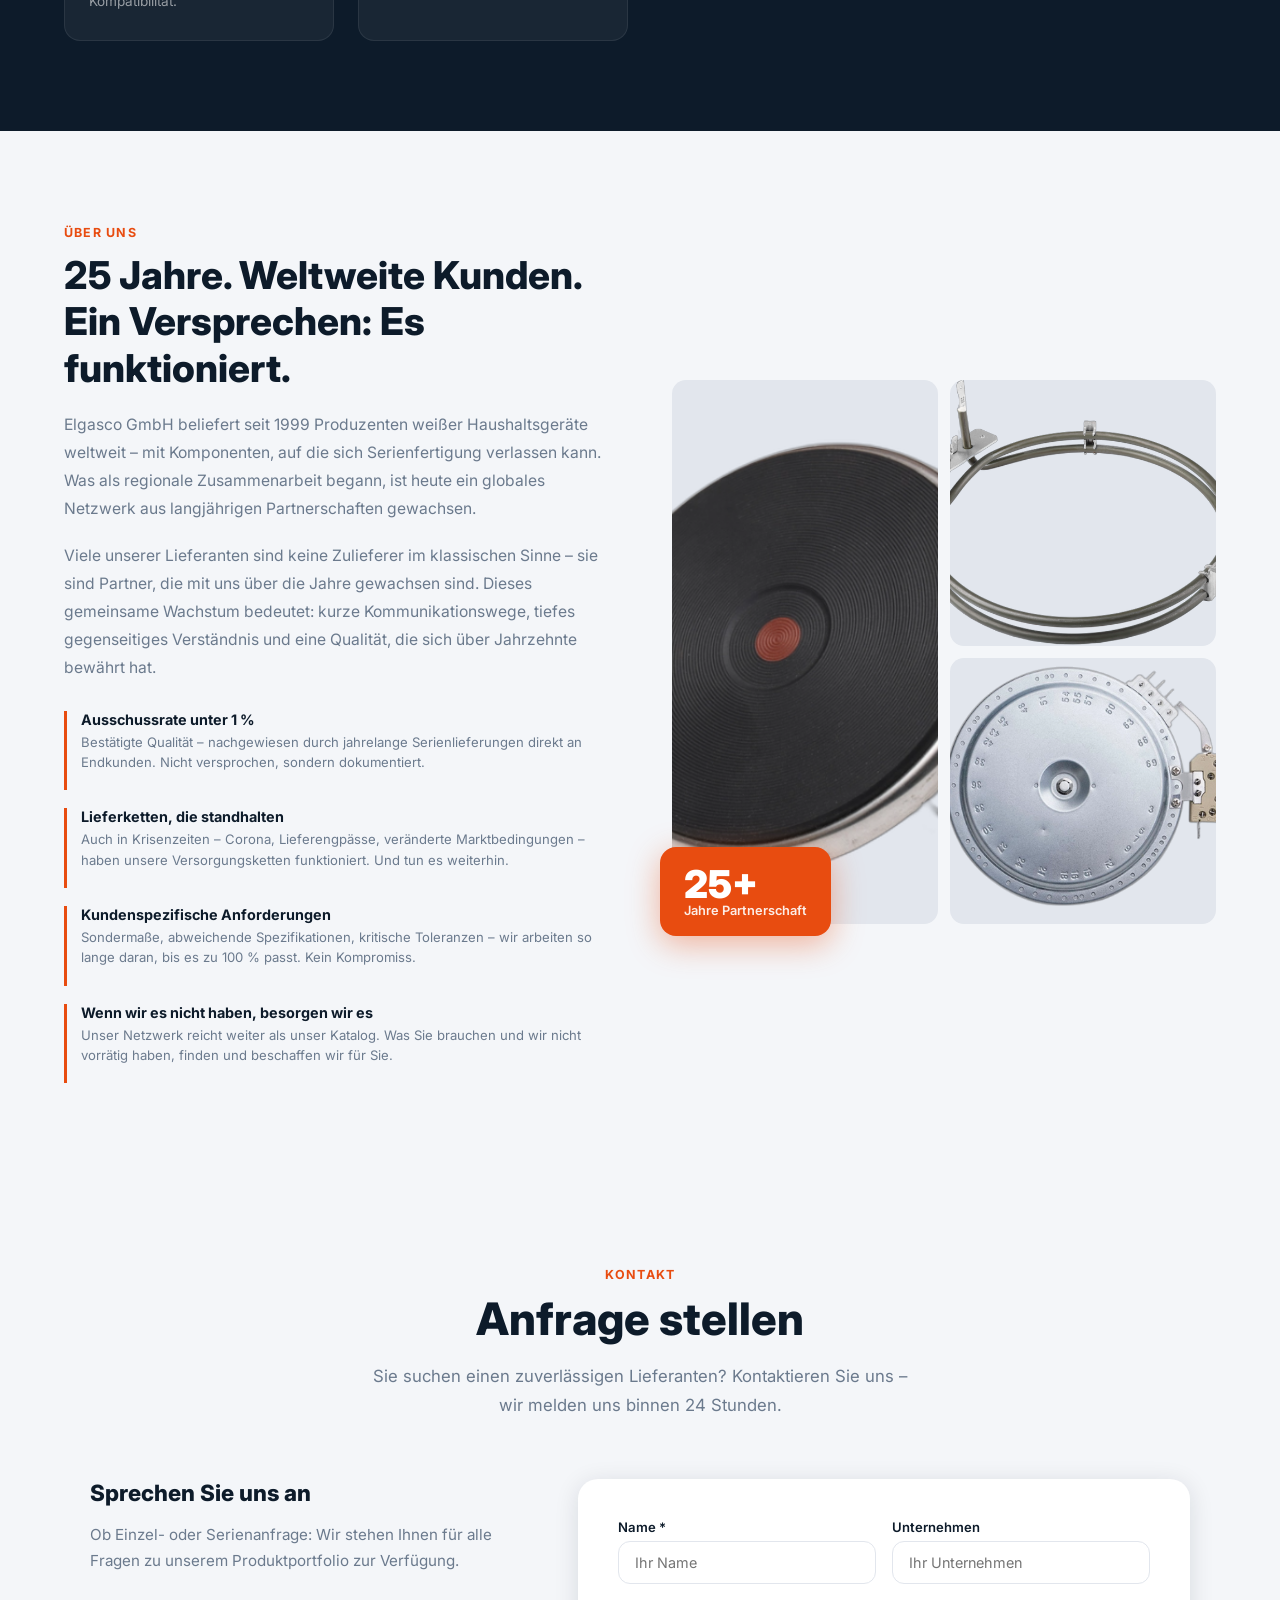
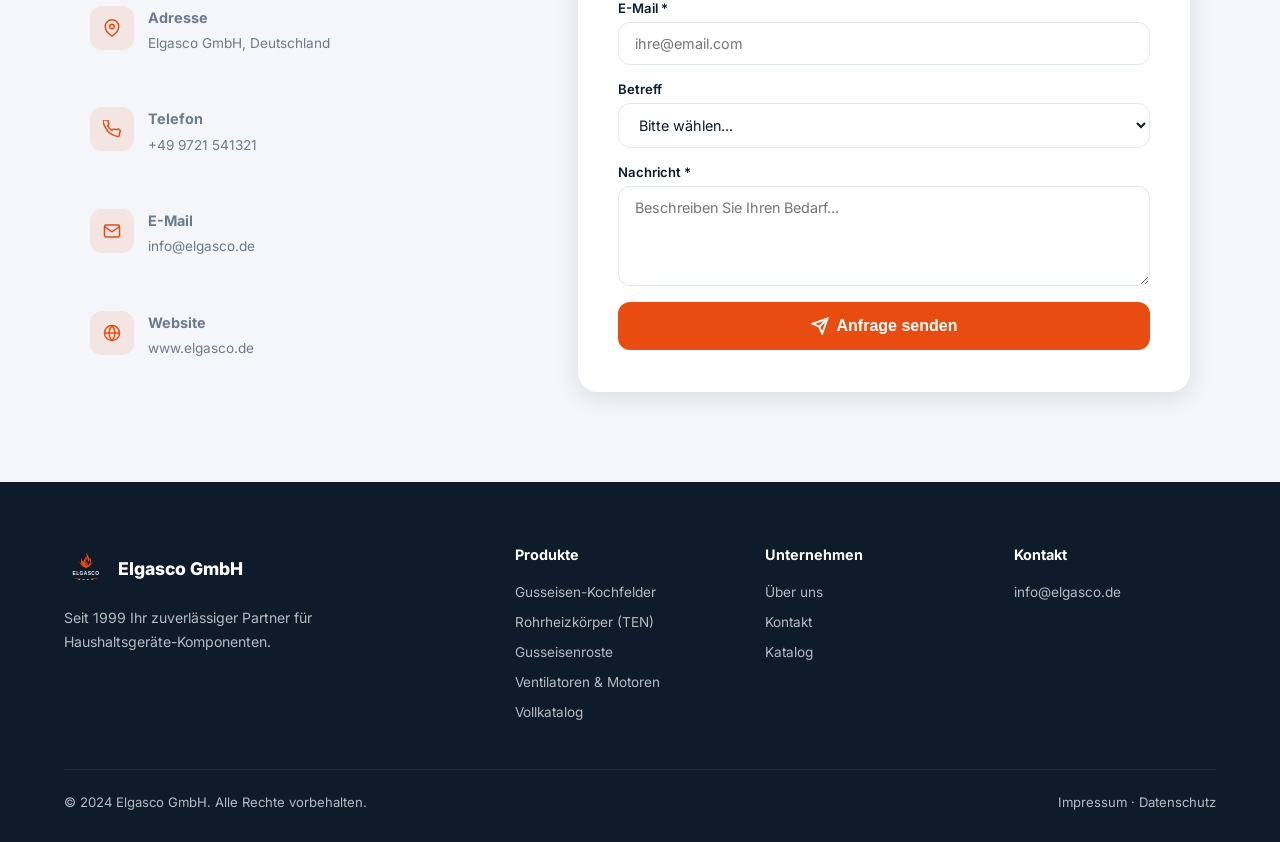
==== commit f9897281: "Add phone number to contact section" ====
--- a/index.html
+++ b/index.html
@@ -300,6 +300,13 @@
           </div>
         </div>
         <div class="contact-item">
+          <div class="contact-item-icon"><svg width="18" height="18" viewBox="0 0 24 24" fill="none" stroke="currentColor" stroke-width="2"><path d="M22 16.92v3a2 2 0 01-2.18 2 19.79 19.79 0 01-8.63-3.07A19.5 19.5 0 013.07 9.81 19.79 19.79 0 01.01 1.18 2 2 0 012 0h3a2 2 0 012 1.72c.127.96.361 1.903.7 2.81a2 2 0 01-.45 2.11L6.09 7.91a16 16 0 006 6l1.27-1.27a2 2 0 012.11-.45c.907.339 1.85.573 2.81.7A2 2 0 0122 16.92z"/></svg></div>
+          <div class="contact-item-body">
+            <p data-i18n="contact_phone_label">Telefon</p>
+            <p><a href="tel:+499721541321" style="color:inherit;">+49 9721 541321</a></p>
+          </div>
+        </div>
+        <div class="contact-item">
           <div class="contact-item-icon"><svg width="18" height="18" viewBox="0 0 24 24" fill="none" stroke="currentColor" stroke-width="2"><path d="M4 4h16c1.1 0 2 .9 2 2v12c0 1.1-.9 2-2 2H4c-1.1 0-2-.9-2-2V6c0-1.1.9-2 2-2z"/><polyline points="22,6 12,13 2,6"/></svg></div>
           <div class="contact-item-body">
             <p data-i18n="contact_email_label">E-Mail</p>
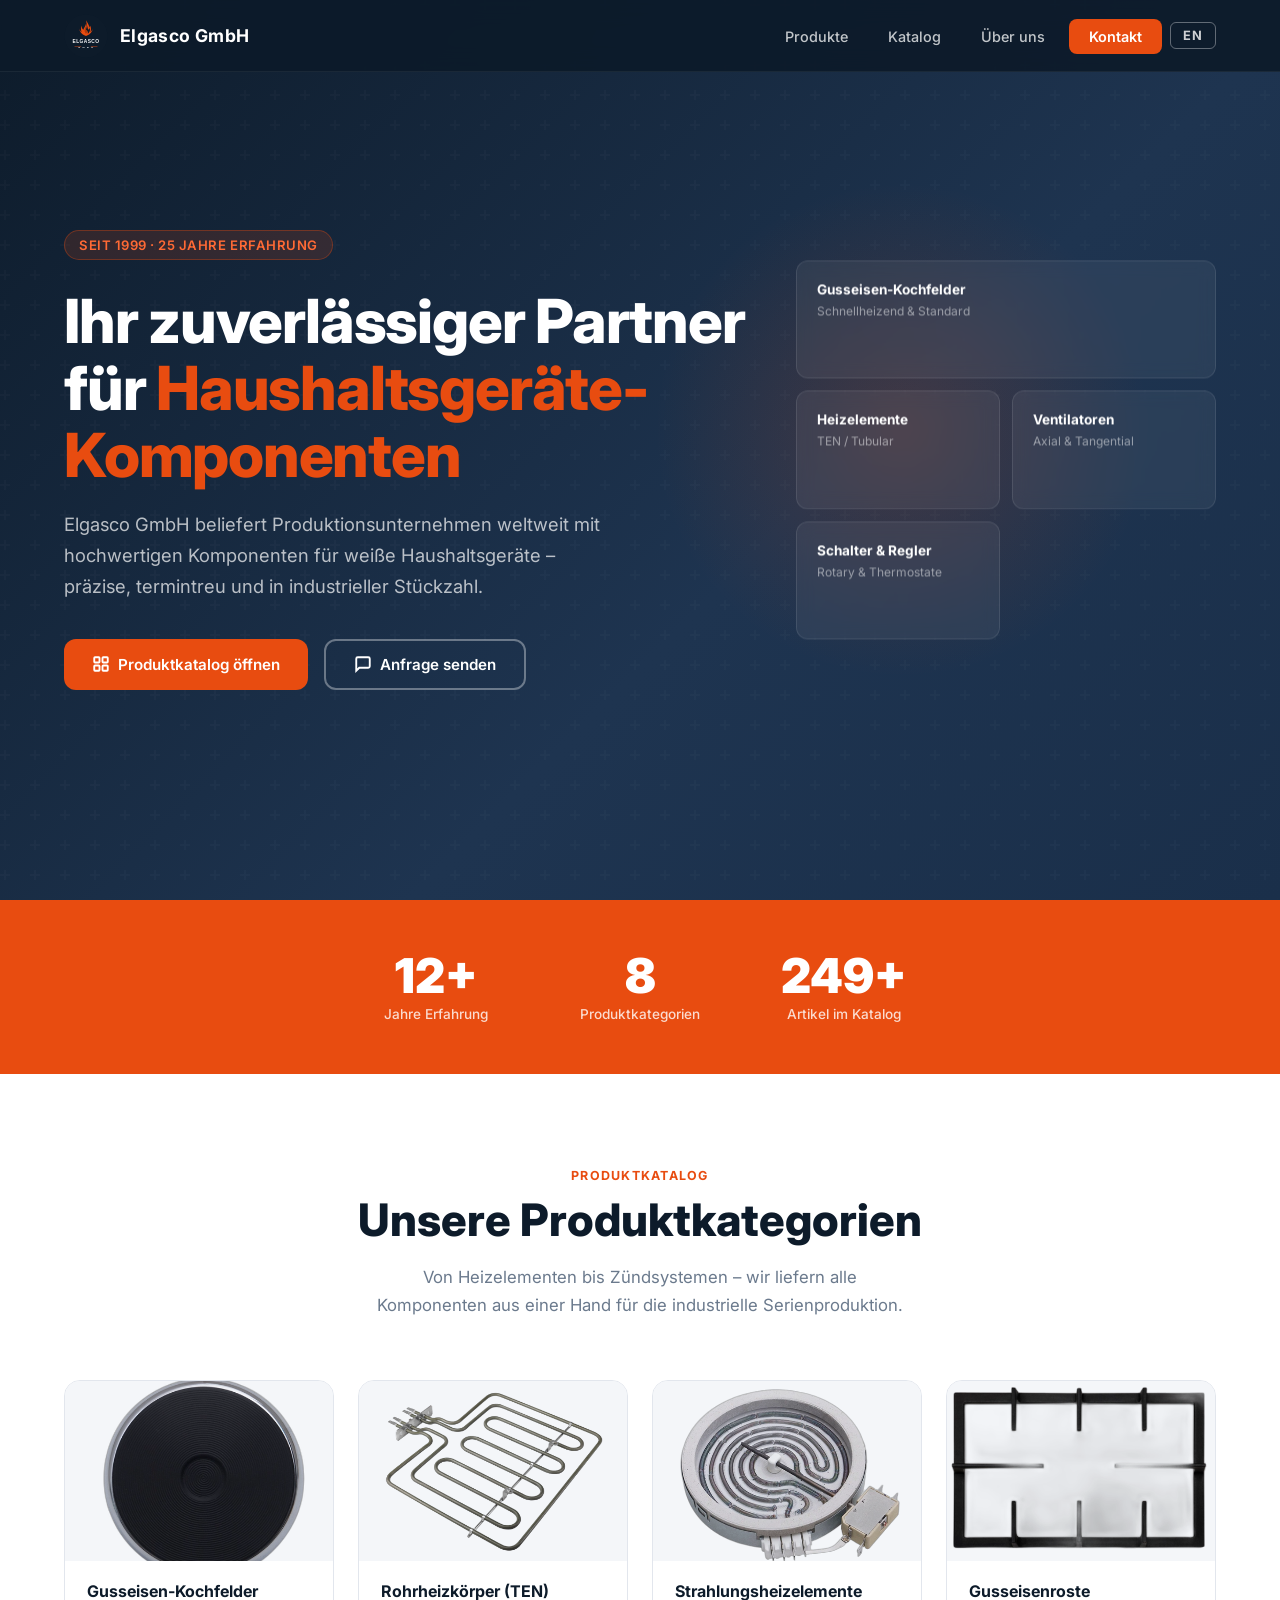
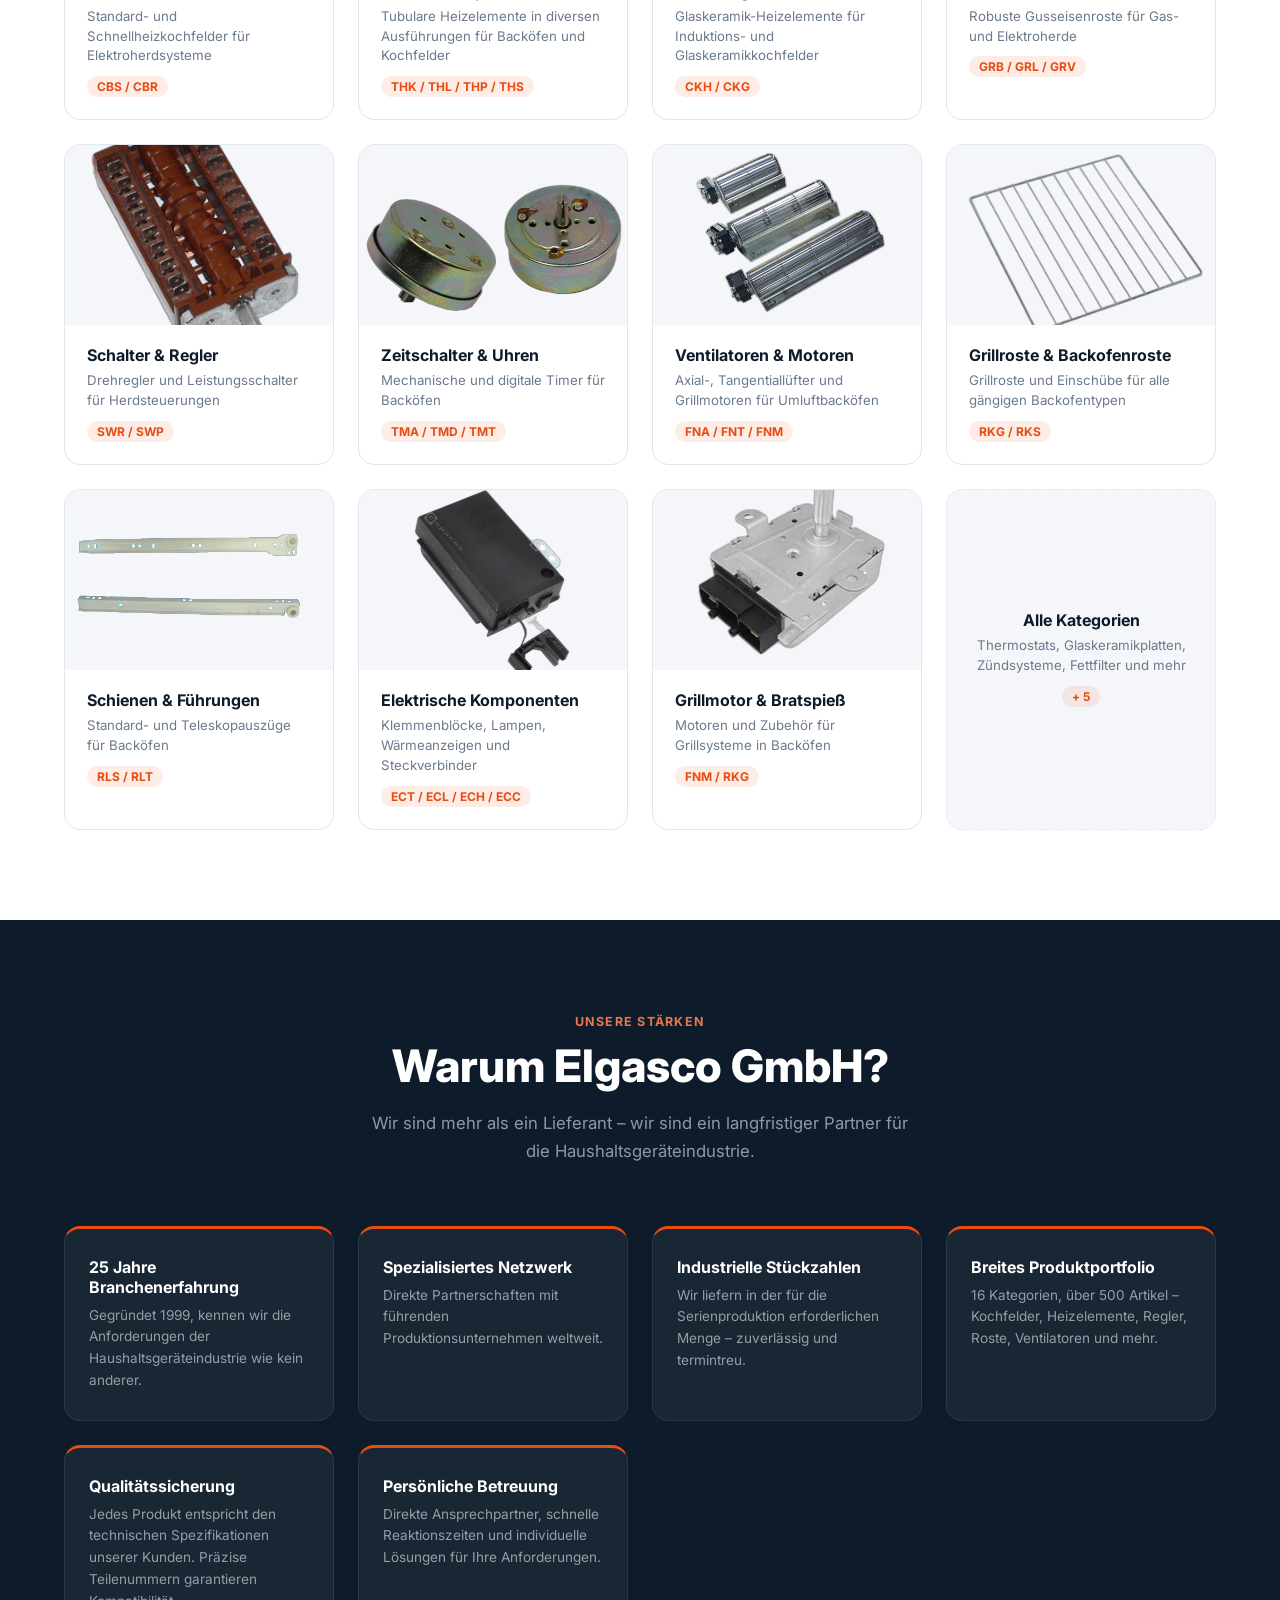
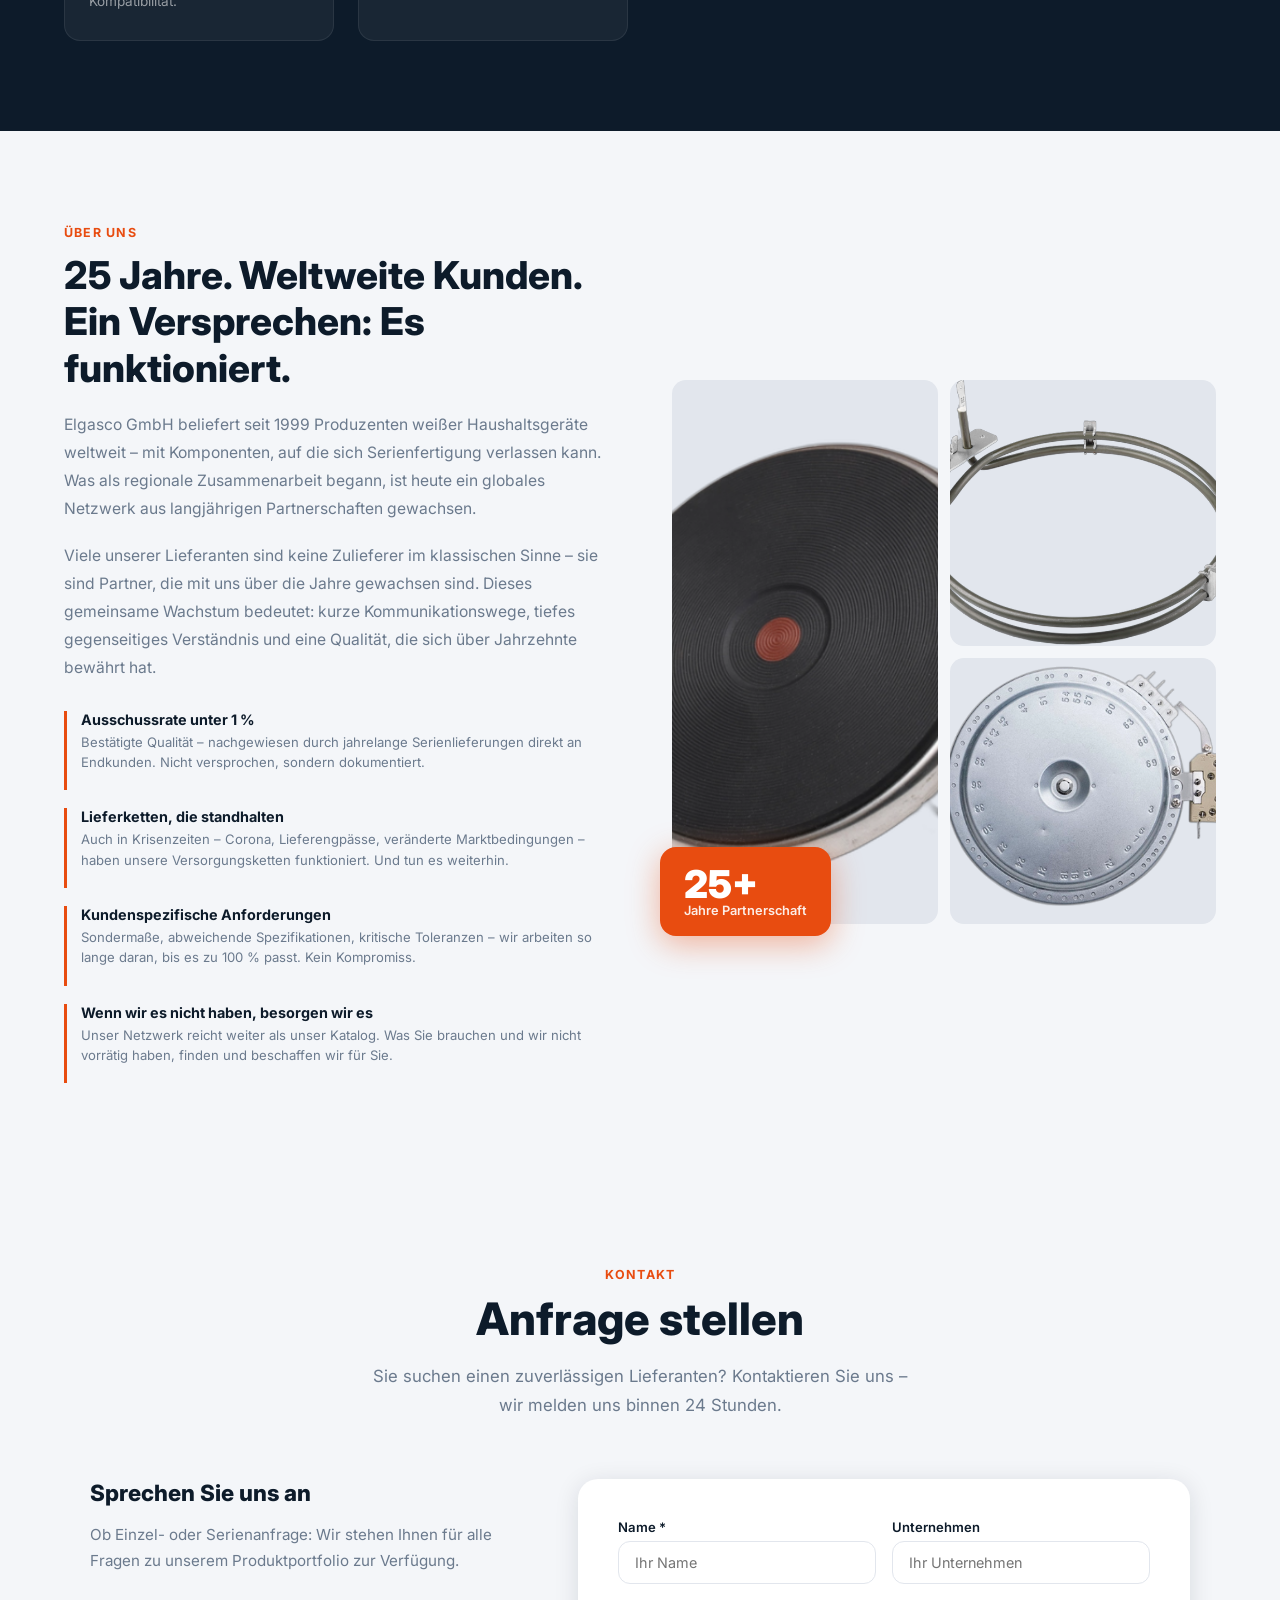
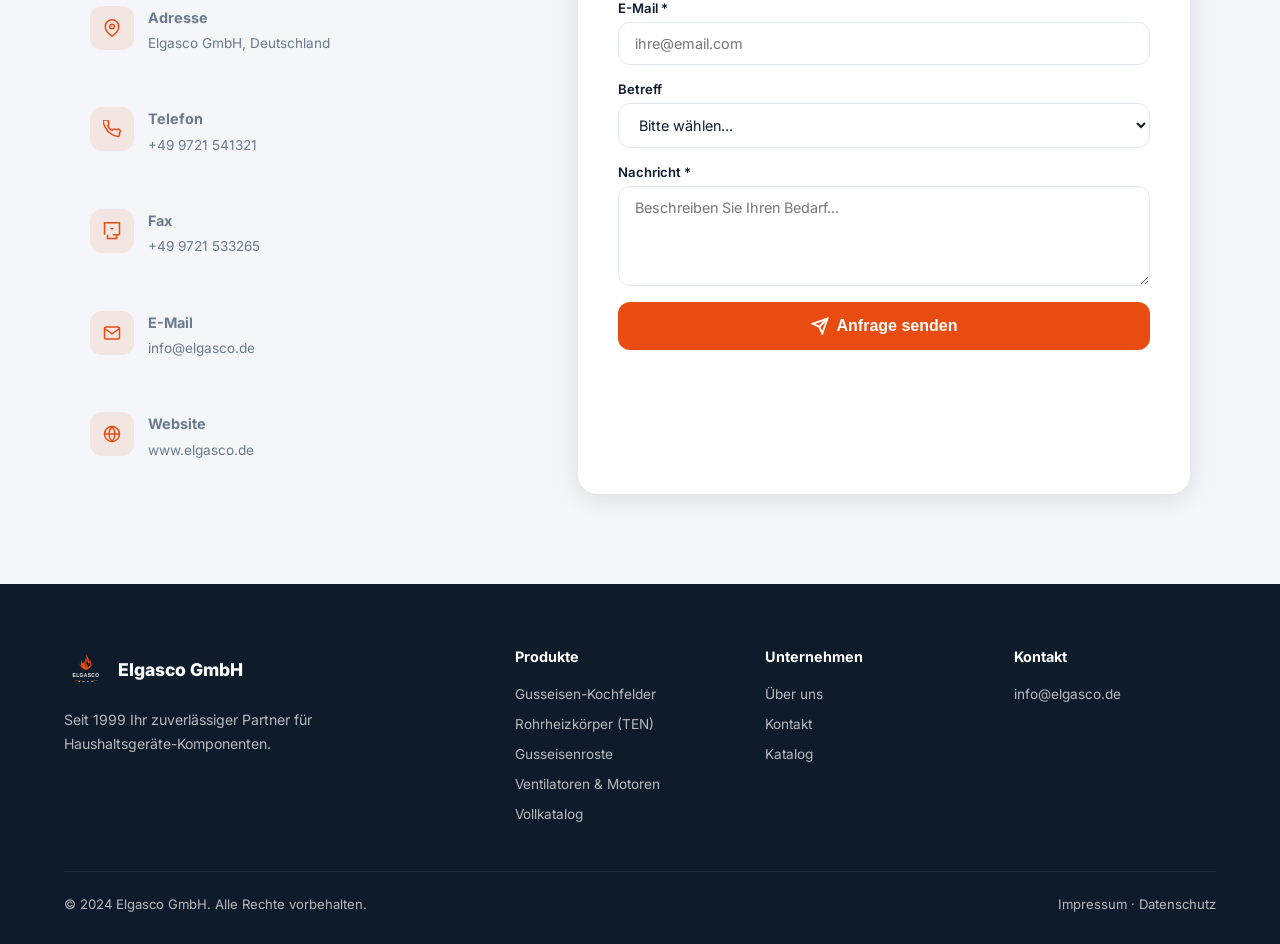
==== commit 6613b2eb: "Add fax to contact section" ====
--- a/index.html
+++ b/index.html
@@ -307,6 +307,13 @@
           </div>
         </div>
         <div class="contact-item">
+          <div class="contact-item-icon"><svg width="18" height="18" viewBox="0 0 24 24" fill="none" stroke="currentColor" stroke-width="2"><polyline points="22 17 13 17"/><polyline points="2 17 2 1 22 1 22 17"/><polyline points="6 17 6 22 18 22 18 17"/><line x1="10" y1="9" x2="14" y2="9"/></svg></div>
+          <div class="contact-item-body">
+            <p data-i18n="contact_fax_label">Fax</p>
+            <p>+49 9721 533265</p>
+          </div>
+        </div>
+        <div class="contact-item">
           <div class="contact-item-icon"><svg width="18" height="18" viewBox="0 0 24 24" fill="none" stroke="currentColor" stroke-width="2"><path d="M4 4h16c1.1 0 2 .9 2 2v12c0 1.1-.9 2-2 2H4c-1.1 0-2-.9-2-2V6c0-1.1.9-2 2-2z"/><polyline points="22,6 12,13 2,6"/></svg></div>
           <div class="contact-item-body">
             <p data-i18n="contact_email_label">E-Mail</p>
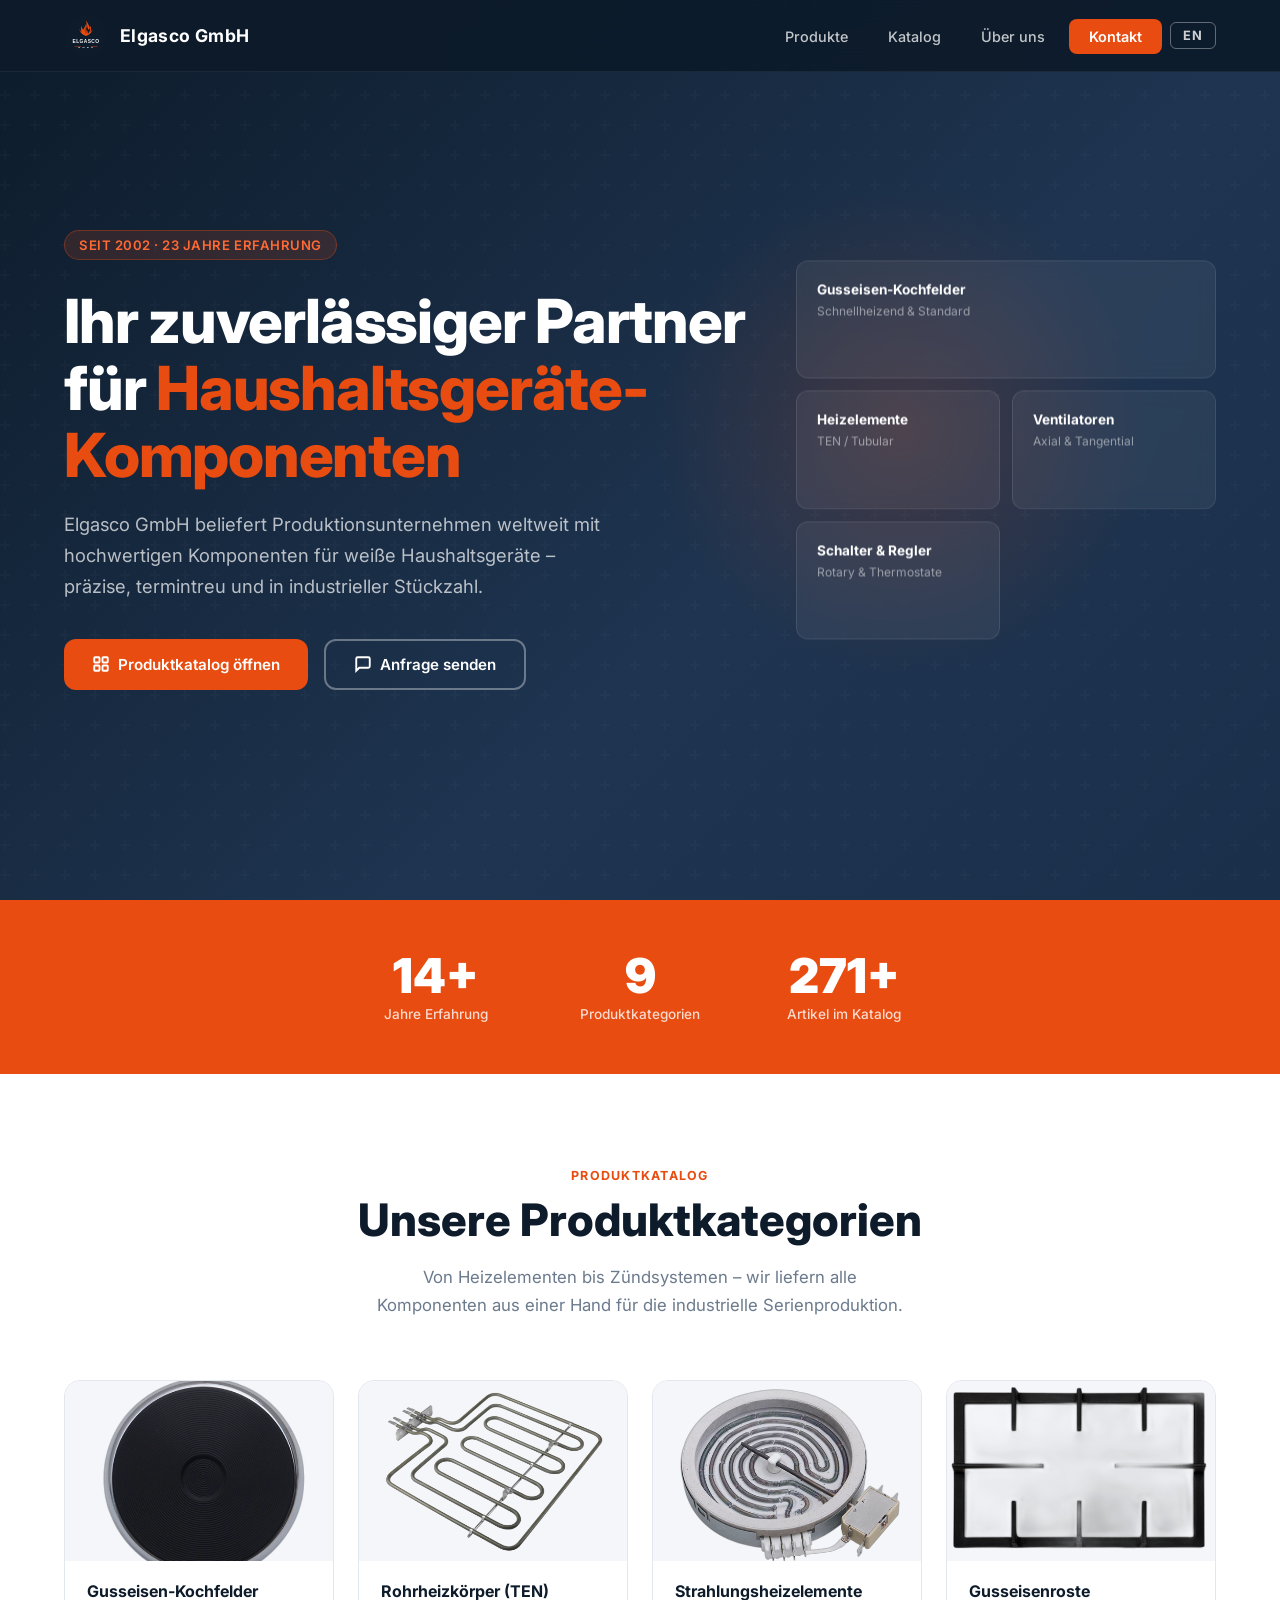
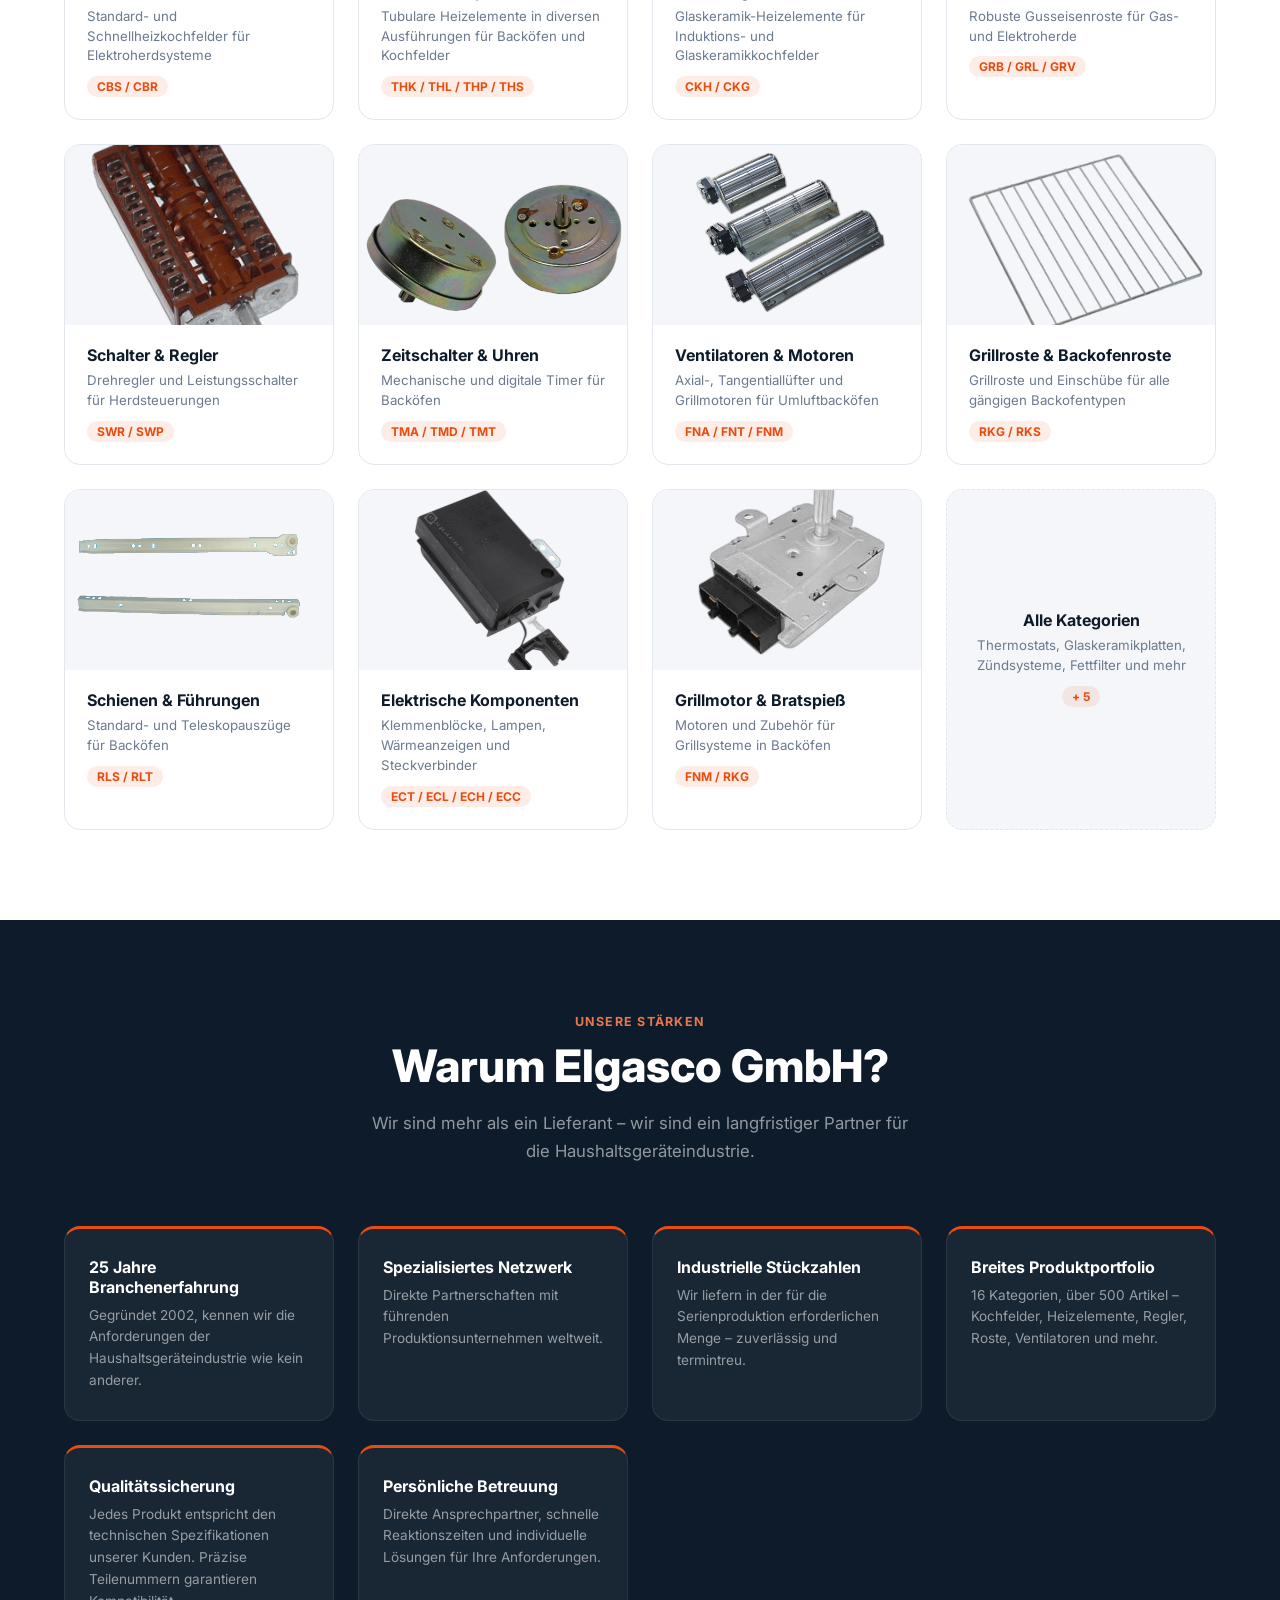
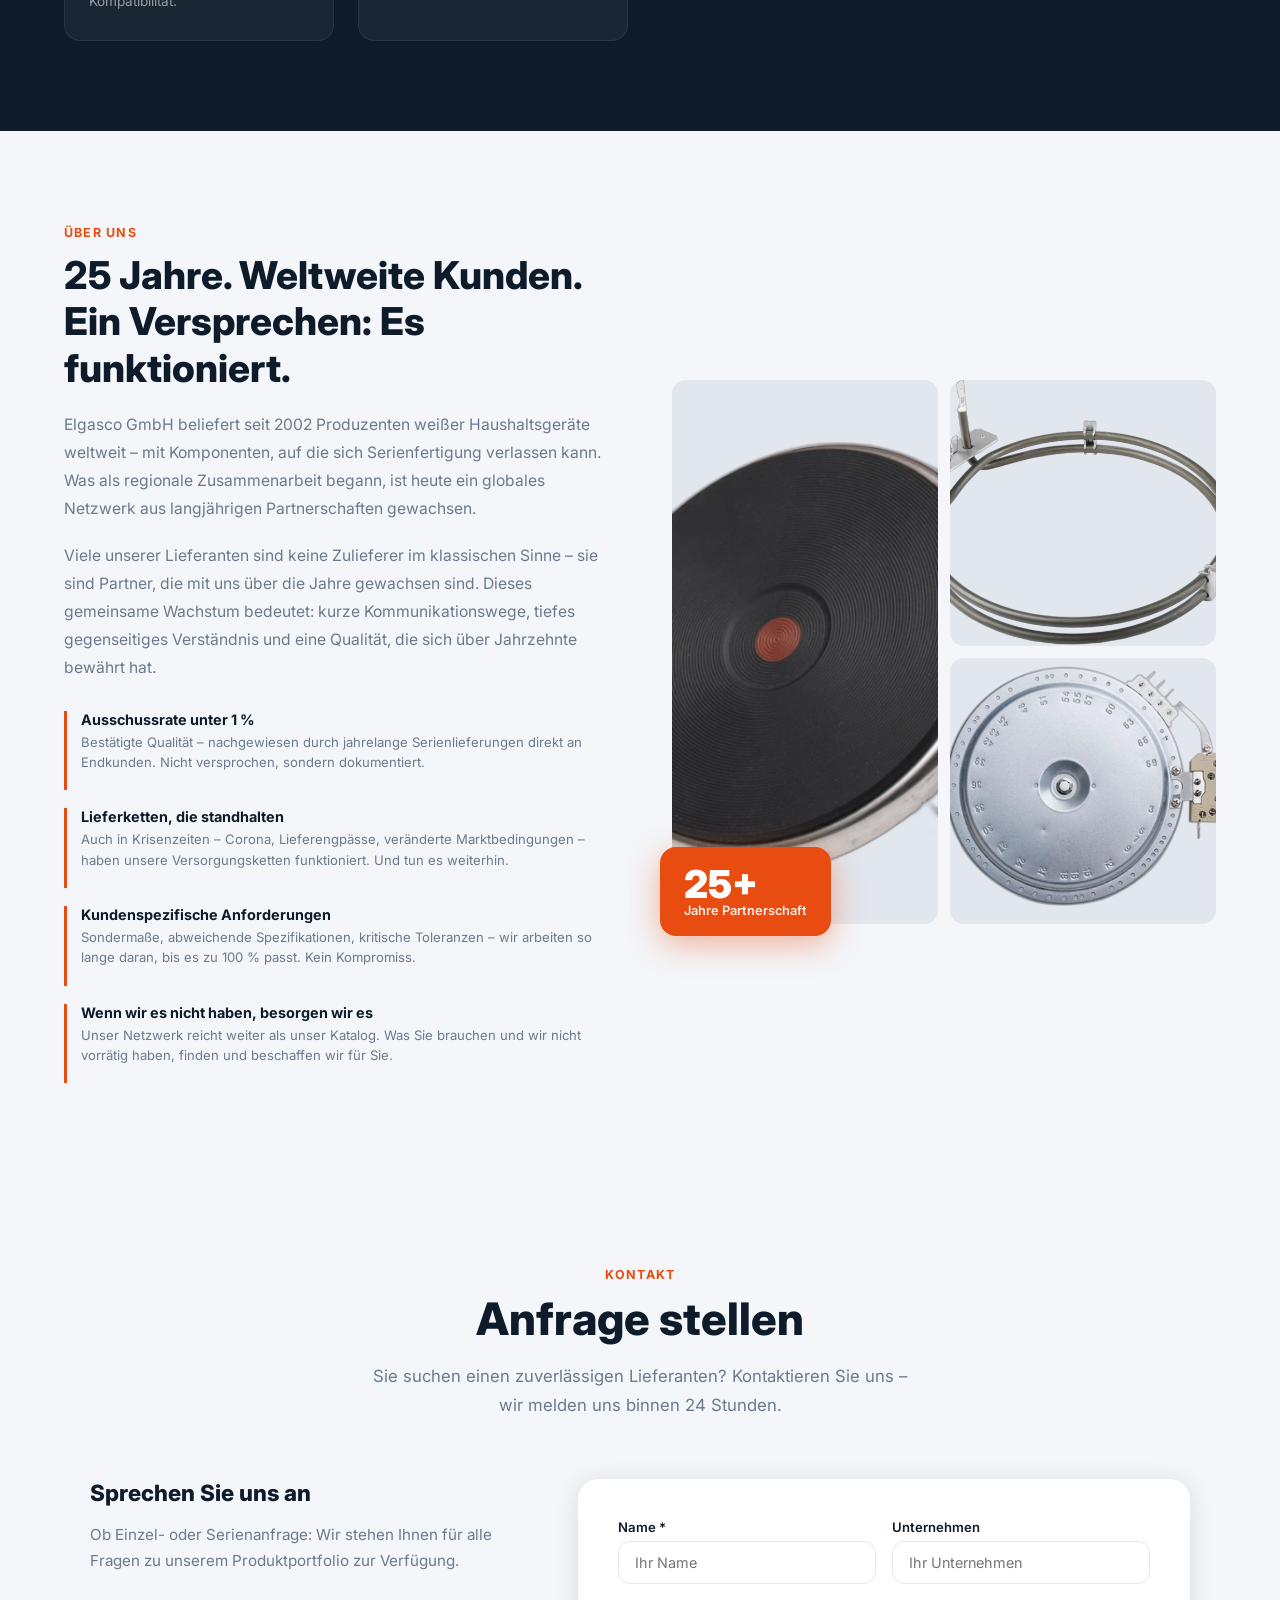
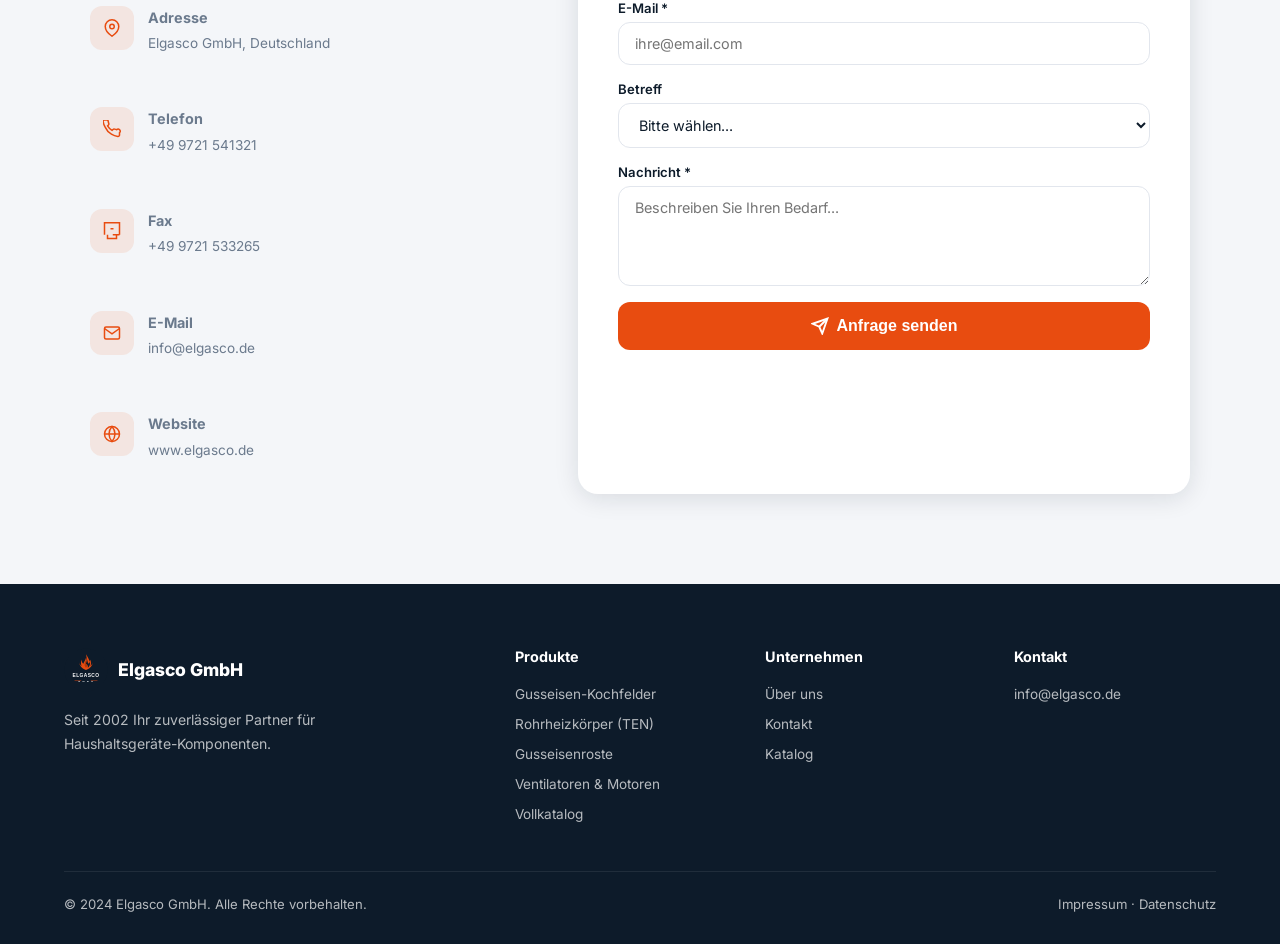
==== commit 5a298532: "Update founding year from 1999 to 2002, adjust years of experience to 23" ====
--- a/index.html
+++ b/index.html
@@ -1,4 +1,4 @@
-<!DOCTYPE html>
+﻿<!DOCTYPE html>
 <html lang="de">
 <head>
   <meta charset="UTF-8" />
@@ -17,7 +17,7 @@
   <link rel="stylesheet" href="assets/css/style.css" />
   <link rel="icon" type="image/png" href="assets/images/logo.svg" />
   <script type="application/ld+json">
-  {"@context":"https://schema.org","@type":"Organization","name":"Elgasco GmbH","description":"Supplier of components for white goods manufacturers","foundingDate":"1999","areaServed":"Worldwide","knowsAbout":["Haushaltsgeräte","Kochfelder","Heizelemente","Backofen Komponenten"]}
+  {"@context":"https://schema.org","@type":"Organization","name":"Elgasco GmbH","description":"Supplier of components for white goods manufacturers","foundingDate":"2002","areaServed":"Worldwide","knowsAbout":["Haushaltsgeräte","Kochfelder","Heizelemente","Backofen Komponenten"]}
   </script>
 </head>
 <body>
@@ -42,7 +42,7 @@
 <section class="hero" id="home">
   <div class="hero-bg-glow"></div>
   <div class="hero-content">
-    <div class="hero-badge" data-i18n="hero_badge">Seit 1999 · 25 Jahre Erfahrung</div>
+    <div class="hero-badge" data-i18n="hero_badge">Seit 2002 · 23 Jahre Erfahrung</div>
     <h1 data-i18n-html="hero_h1">Ihr zuverlässiger Partner für <span>Haushaltsgeräte-Komponenten</span></h1>
     <p data-i18n="hero_p">Elgasco GmbH beliefert Produktionsunternehmen weltweit mit hochwertigen Komponenten für weiße Haushaltsgeräte – präzise, termintreu und in industrieller Stückzahl.</p>
     <div class="hero-buttons">
@@ -220,7 +220,7 @@
   <div class="why-grid">
     <div class="why-card fade-up">
       <h3 data-i18n="why1_h">25 Jahre Branchenerfahrung</h3>
-      <p data-i18n="why1_p">Gegründet 1999, kennen wir die Anforderungen der Haushaltsgeräteindustrie wie kein anderer.</p>
+      <p data-i18n="why1_p">Gegründet 2002, kennen wir die Anforderungen der Haushaltsgeräteindustrie wie kein anderer.</p>
     </div>
     <div class="why-card fade-up">
       <h3 data-i18n="why2_h">Spezialisiertes Netzwerk</h3>
@@ -250,7 +250,7 @@
     <div class="about-content">
       <span class="section-tag" data-i18n="about_tag">Über uns</span>
       <h2 data-i18n="about_h2">25 Jahre. Weltweite Kunden. Ein Versprechen: Es funktioniert.</h2>
-      <p data-i18n="about_p1">Elgasco GmbH beliefert seit 1999 Produzenten weißer Haushaltsgeräte weltweit – mit Komponenten, auf die sich Serienfertigung verlassen kann.</p>
+      <p data-i18n="about_p1">Elgasco GmbH beliefert seit 2002 Produzenten weißer Haushaltsgeräte weltweit – mit Komponenten, auf die sich Serienfertigung verlassen kann.</p>
       <p data-i18n="about_p2">Viele unserer Lieferanten sind keine Zulieferer im klassischen Sinne – sie sind Partner, die mit uns über die Jahre gewachsen sind.</p>
       <div class="about-strengths">
         <div class="about-strength-item">
@@ -390,7 +390,7 @@
         <img src="assets/images/logo.svg" alt="Elgasco GmbH" />
         <span style="color:white;font-weight:800;font-size:1.1rem;">Elgasco GmbH</span>
       </div>
-      <p data-i18n="footer_p">Seit 1999 Ihr zuverlässiger Partner für Haushaltsgeräte-Komponenten.</p>
+      <p data-i18n="footer_p">Seit 2002 Ihr zuverlässiger Partner für Haushaltsgeräte-Komponenten.</p>
     </div>
     <div class="footer-col">
       <h4 data-i18n="footer_products">Produkte</h4>
@@ -470,3 +470,4 @@
 </script>
 </body>
 </html>
+
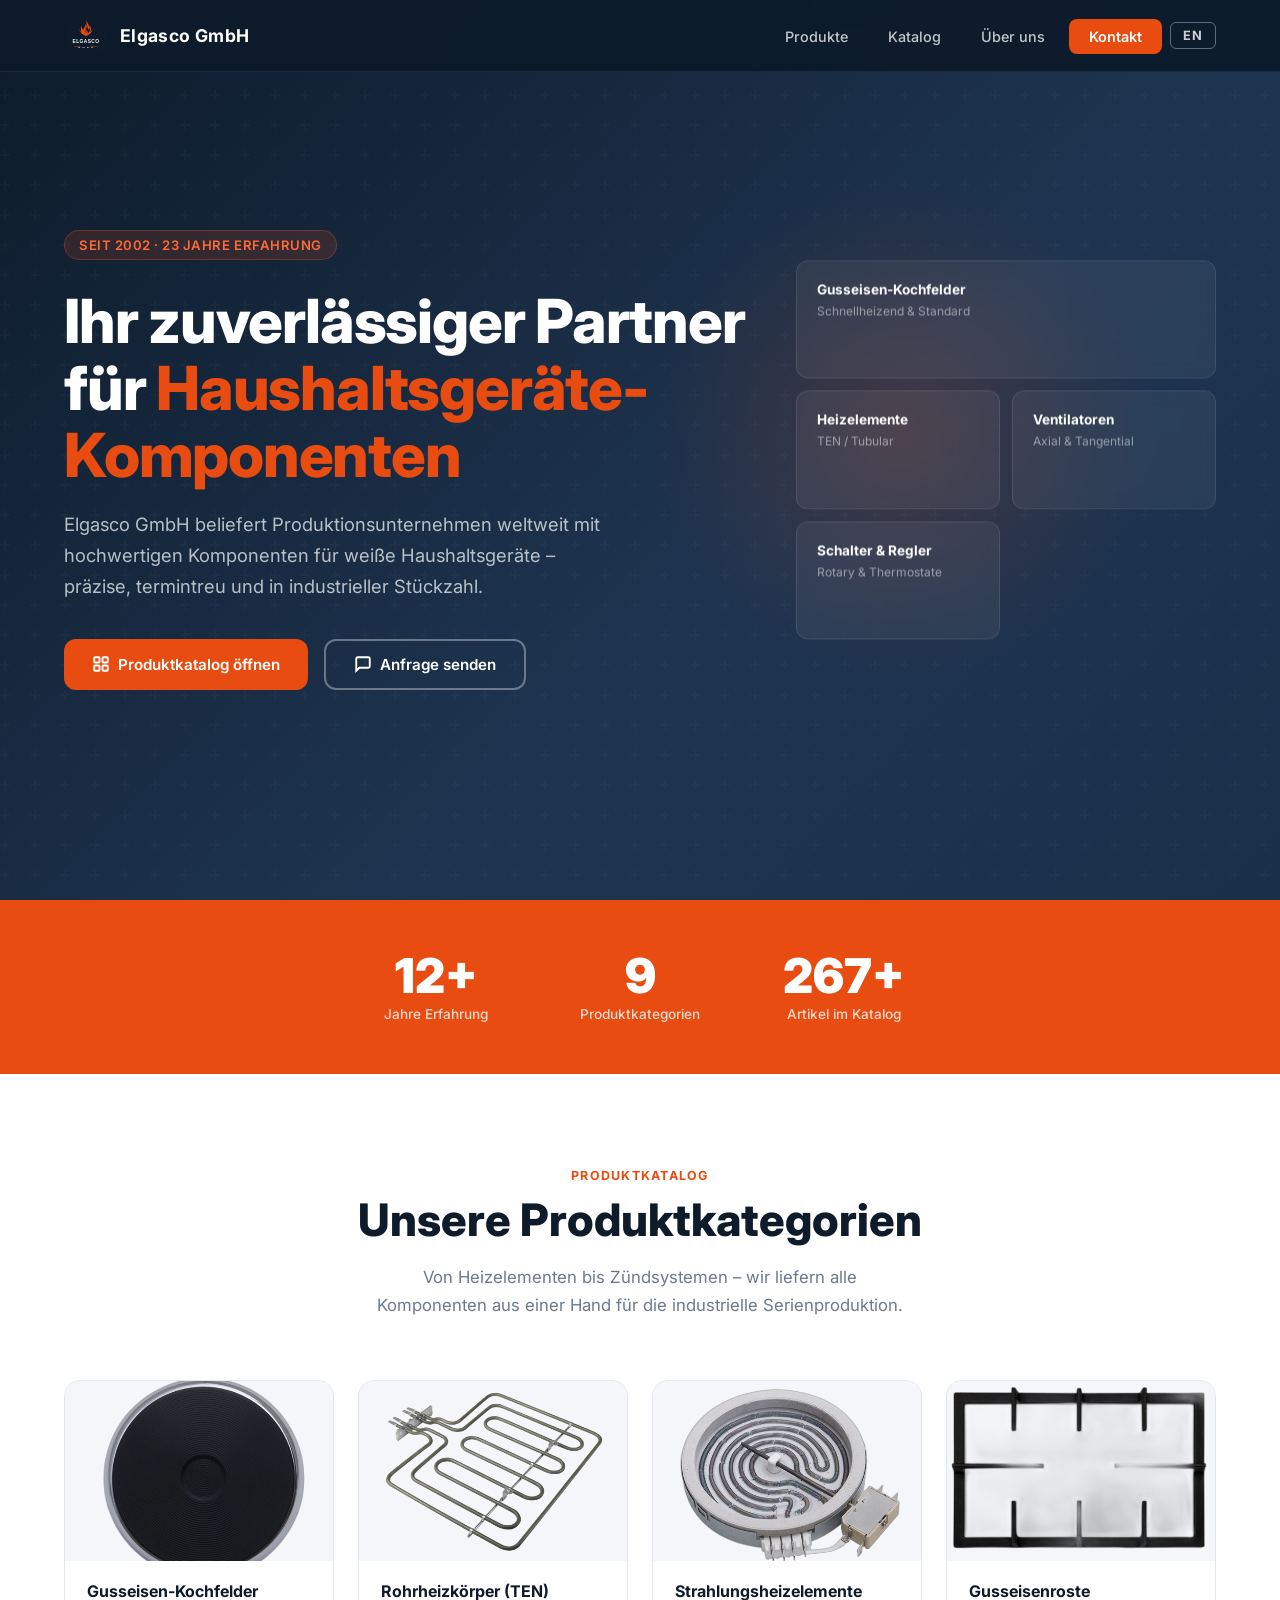
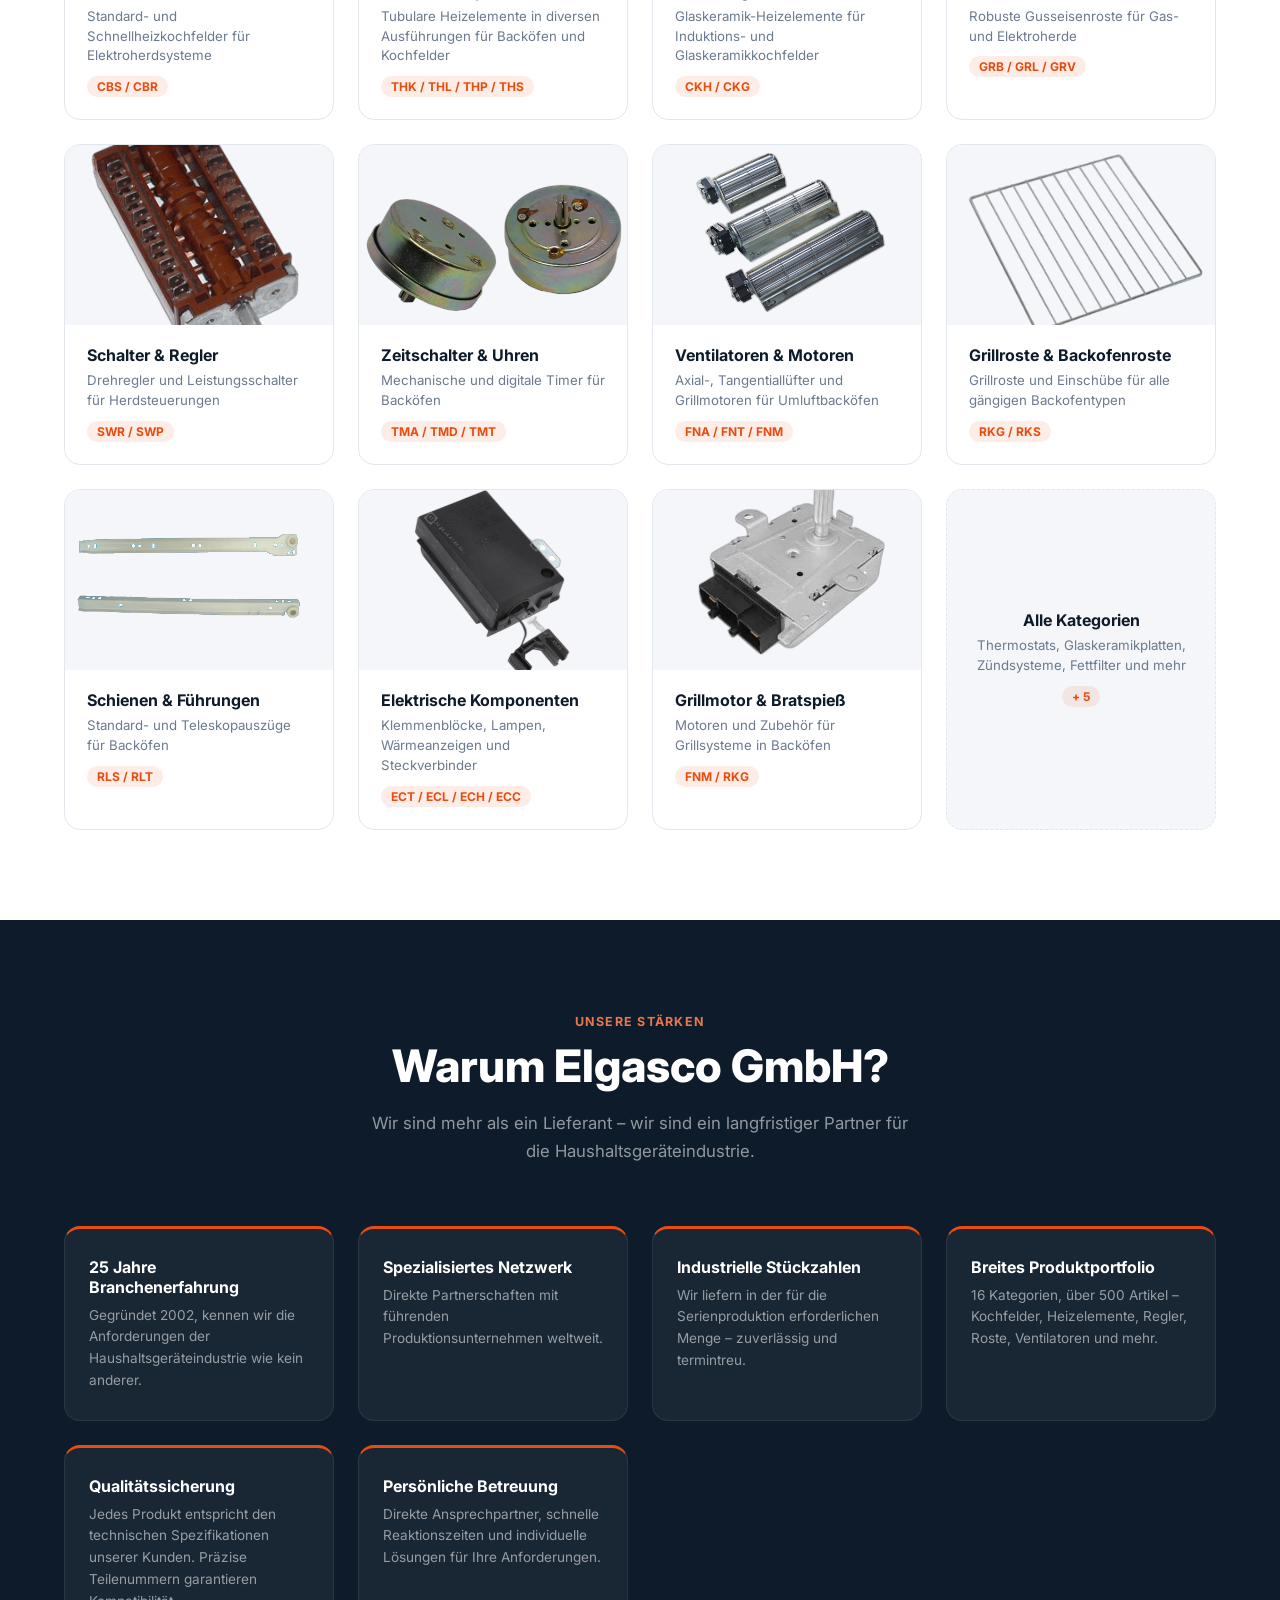
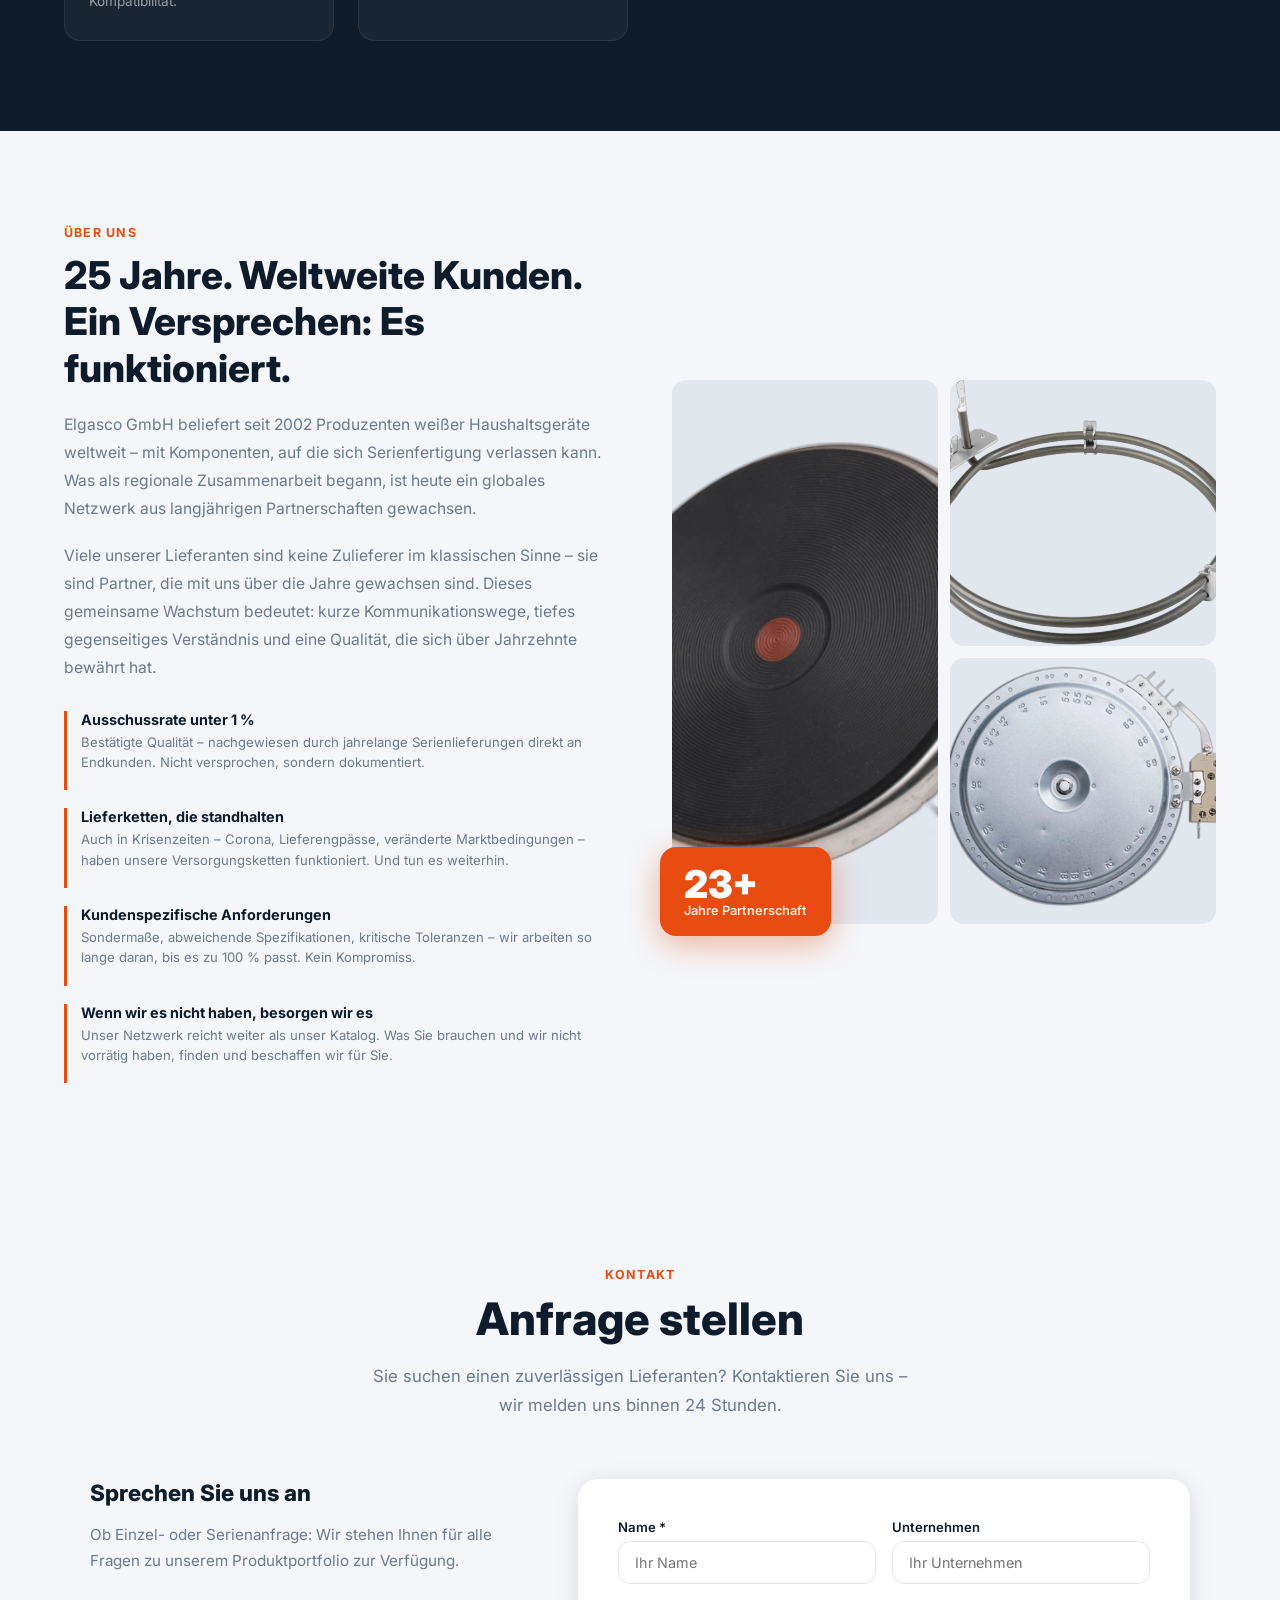
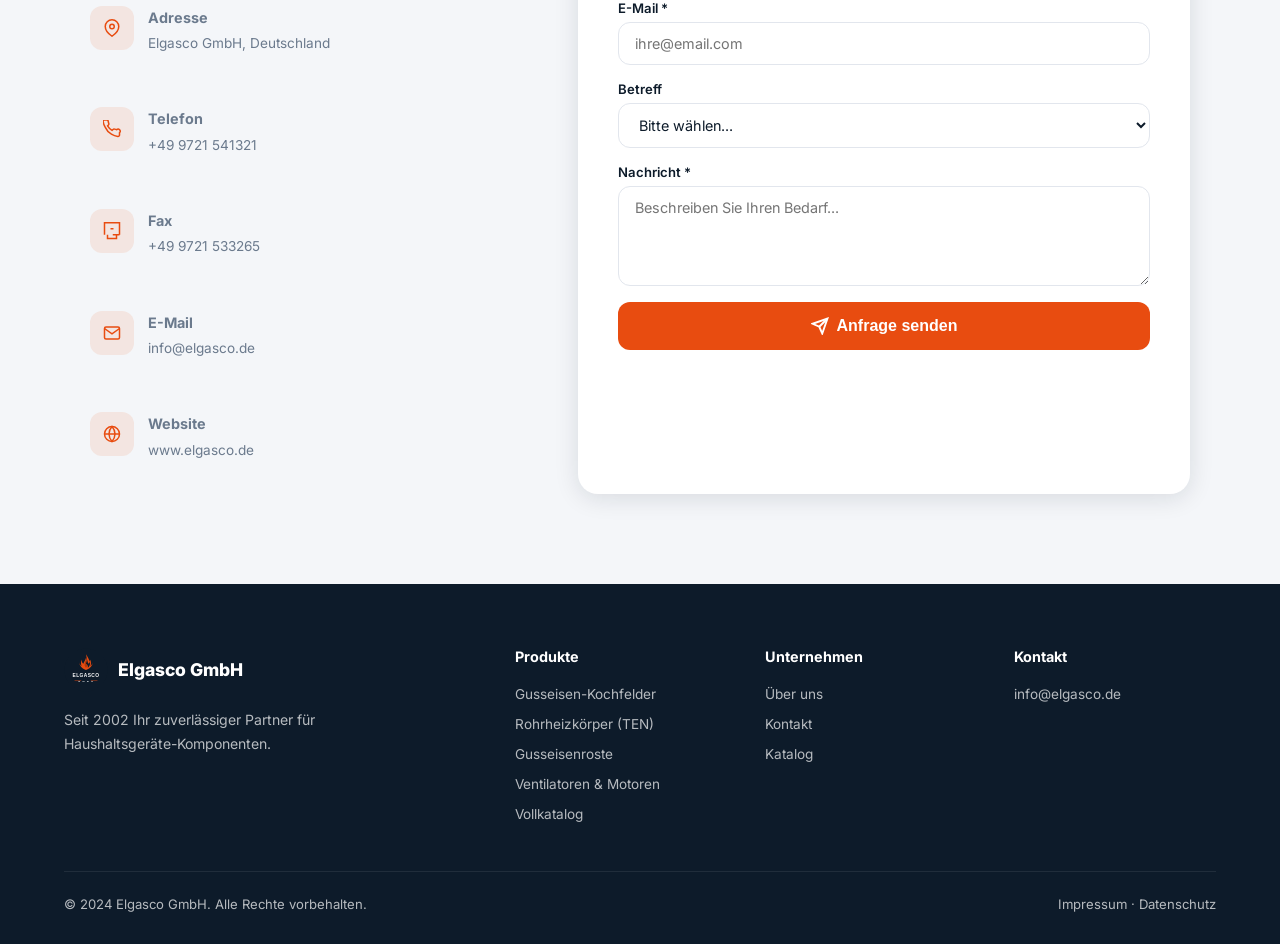
==== commit 38074aec: "Fix years of experience stat from 25 to 23" ====
--- a/index.html
+++ b/index.html
@@ -4,7 +4,7 @@
   <meta charset="UTF-8" />
   <meta name="viewport" content="width=device-width, initial-scale=1.0" />
   <title>Elgasco GmbH – Ihr Partner für Haushaltsgeräte-Komponenten</title>
-  <meta name="description" content="Elgasco GmbH – seit 25 Jahren zuverlässiger Lieferant von Komponenten für Hersteller weißer Haushaltsgeräte weltweit." />
+  <meta name="description" content="Elgasco GmbH – seit 23 Jahren zuverlässiger Lieferant von Komponenten für Hersteller weißer Haushaltsgeräte weltweit." />
   <meta name="keywords" content="Elgasco, Haushaltsgeräte Komponenten, Heizelemente, Kochfelder, Backofen Ersatzteile, Gusseisenroste, Thermostate, Regler, white goods components" />
   <meta name="robots" content="index, follow" />
   <meta property="og:title" content="Elgasco GmbH – Component Partner" />
@@ -79,7 +79,7 @@
 <div class="stats">
   <div class="stats-grid">
     <div class="stat-item fade-up">
-      <div class="stat-number" data-target="25" data-suffix="+">0+</div>
+      <div class="stat-number" data-target="23" data-suffix="+">0+</div>
       <div class="stat-label" data-i18n="stat1">Jahre Erfahrung</div>
     </div>
     <div class="stat-item fade-up">
@@ -274,7 +274,7 @@
         <div class="about-img-item"><img src="assets/images/Radiant Heating Element_2_nobg.png" alt="Radiant element" loading="lazy" /></div>
       </div>
       <div class="about-badge-overlay">
-        <div class="number">25+</div>
+        <div class="number">23+</div>
         <div class="text" data-i18n="about_badge">Jahre Partnerschaft</div>
       </div>
     </div>
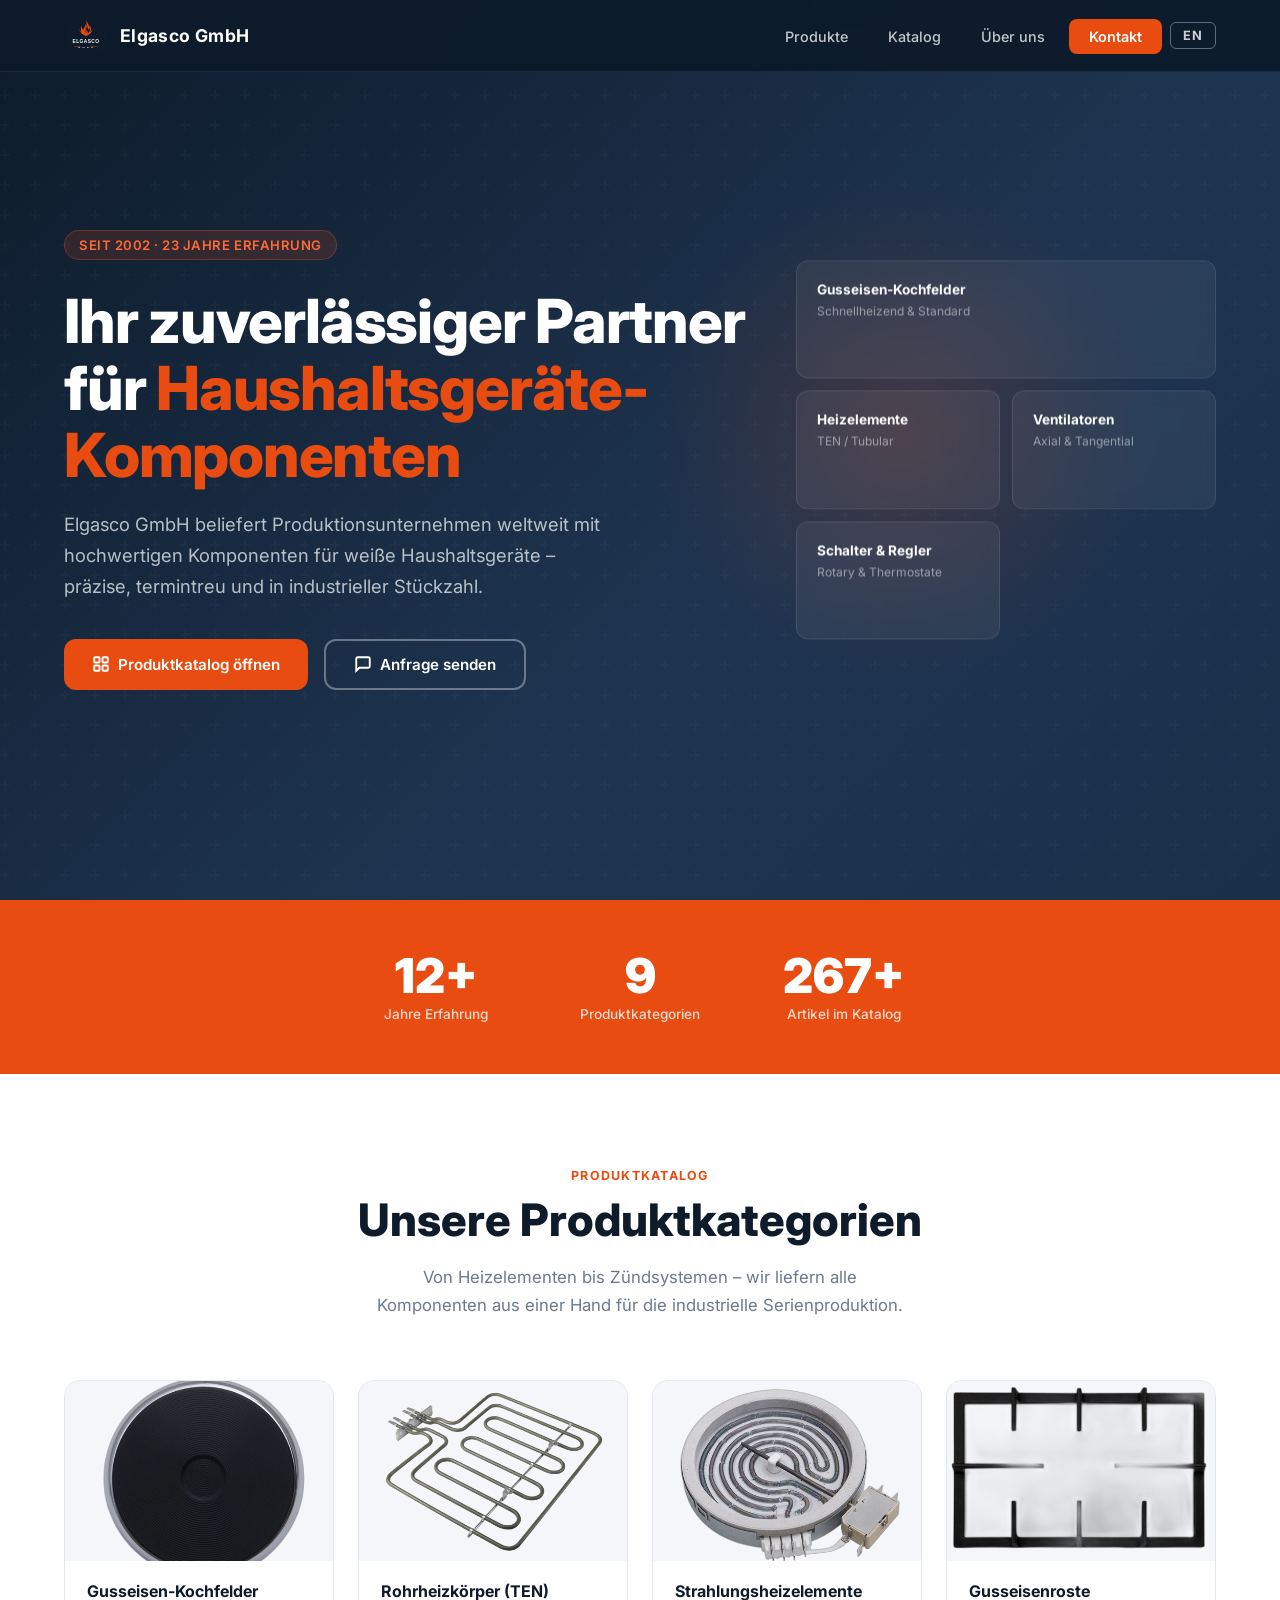
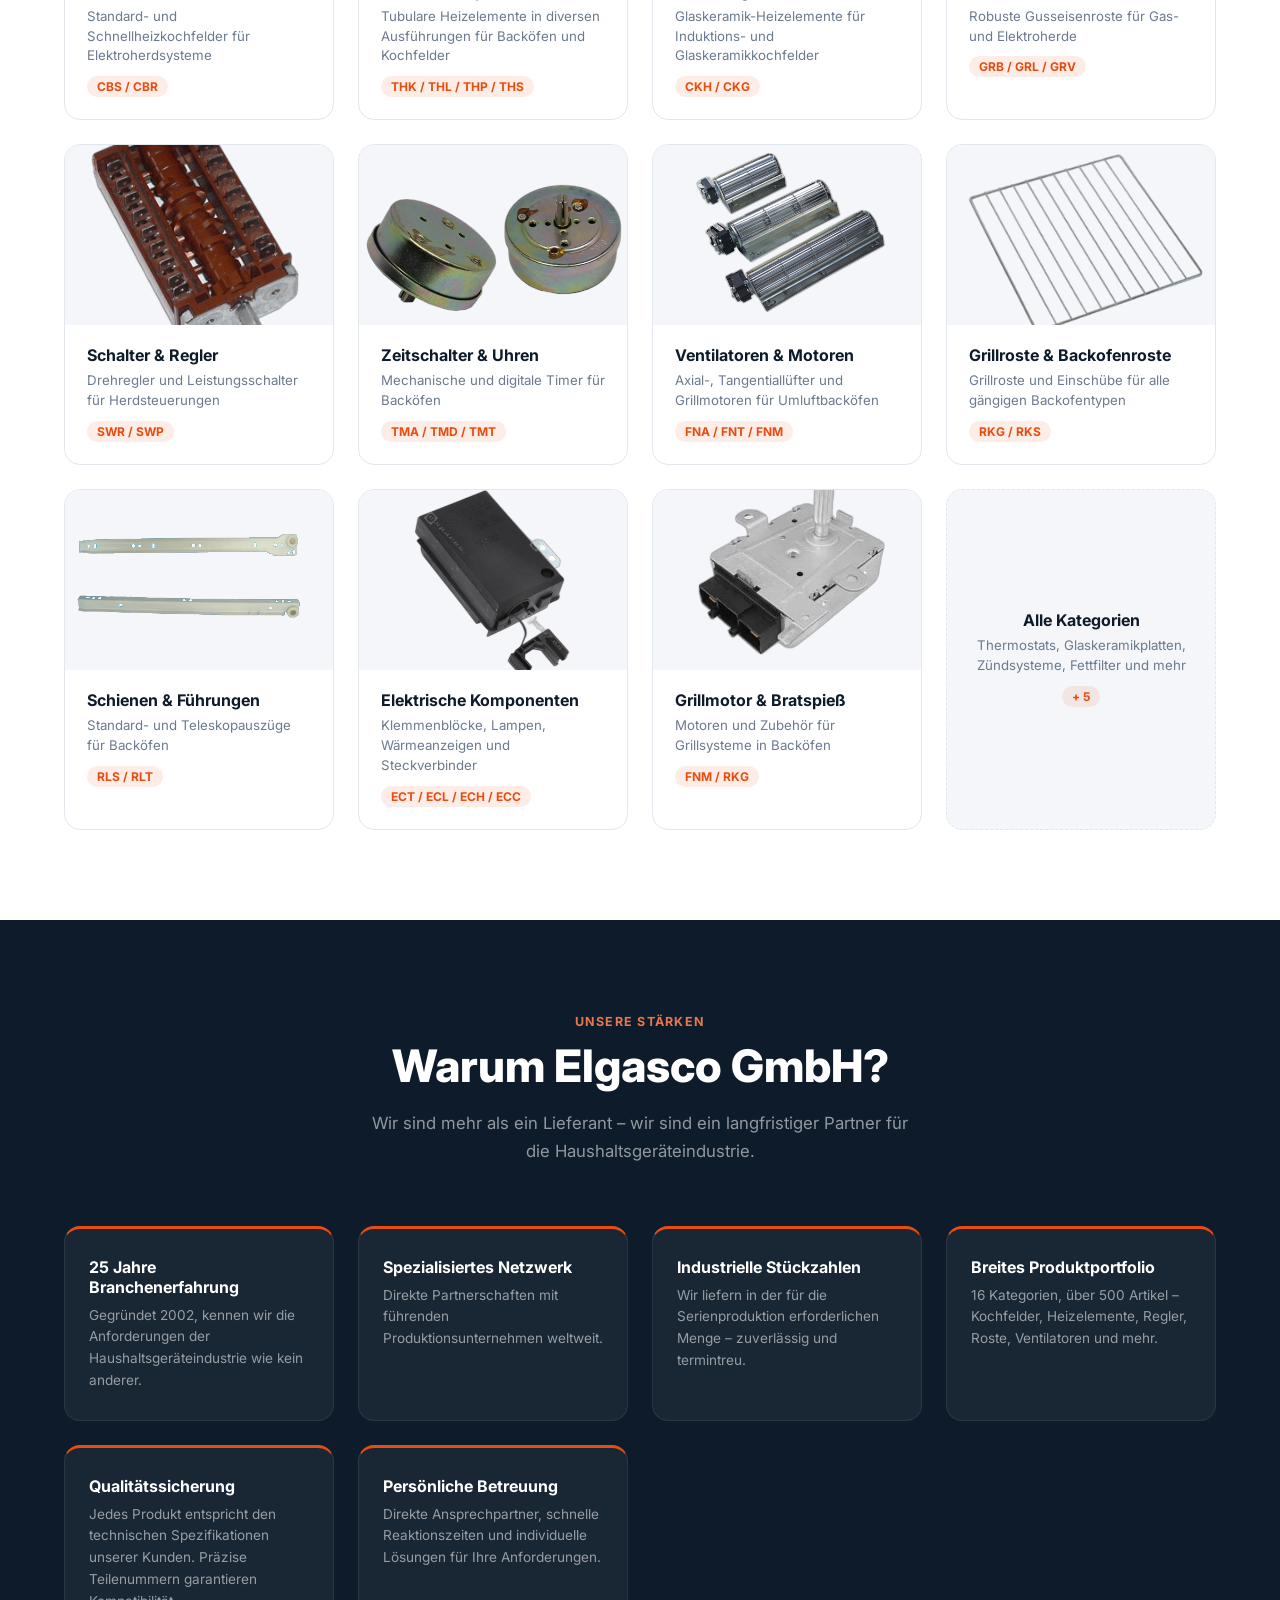
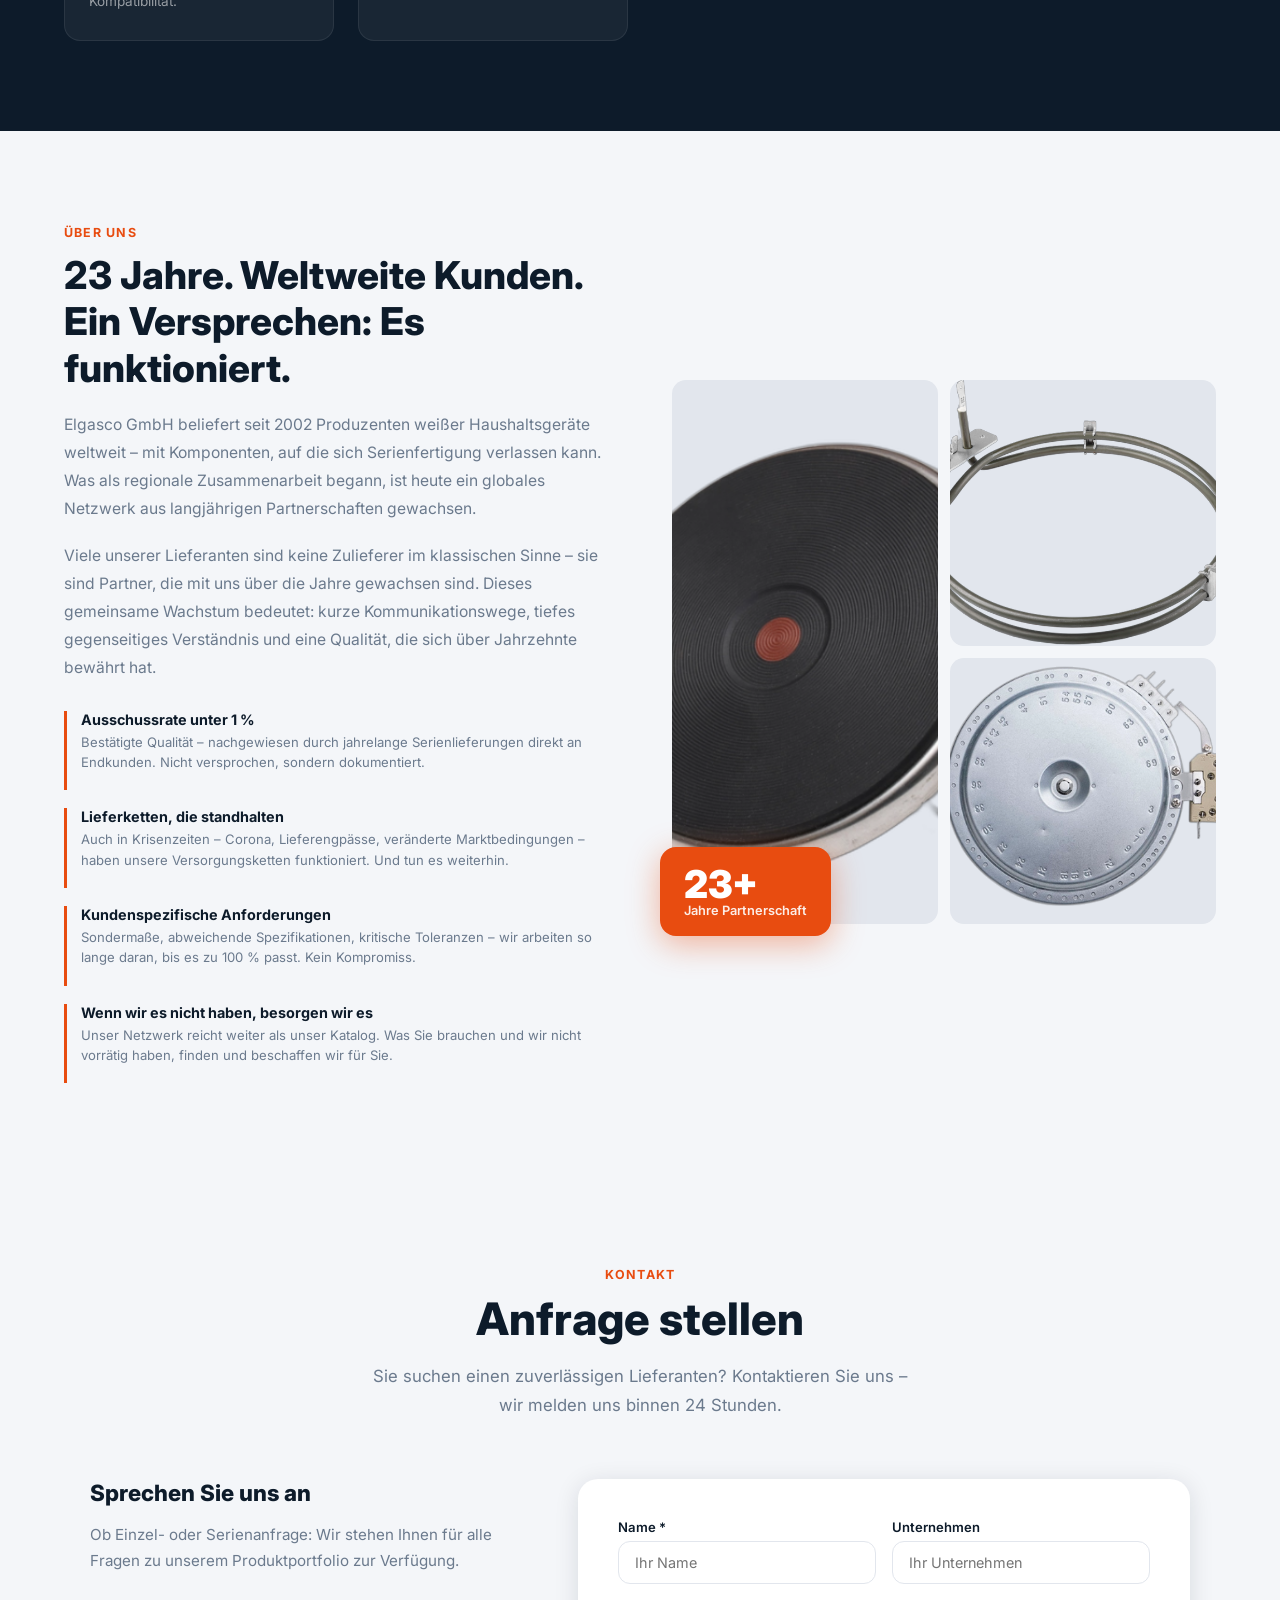
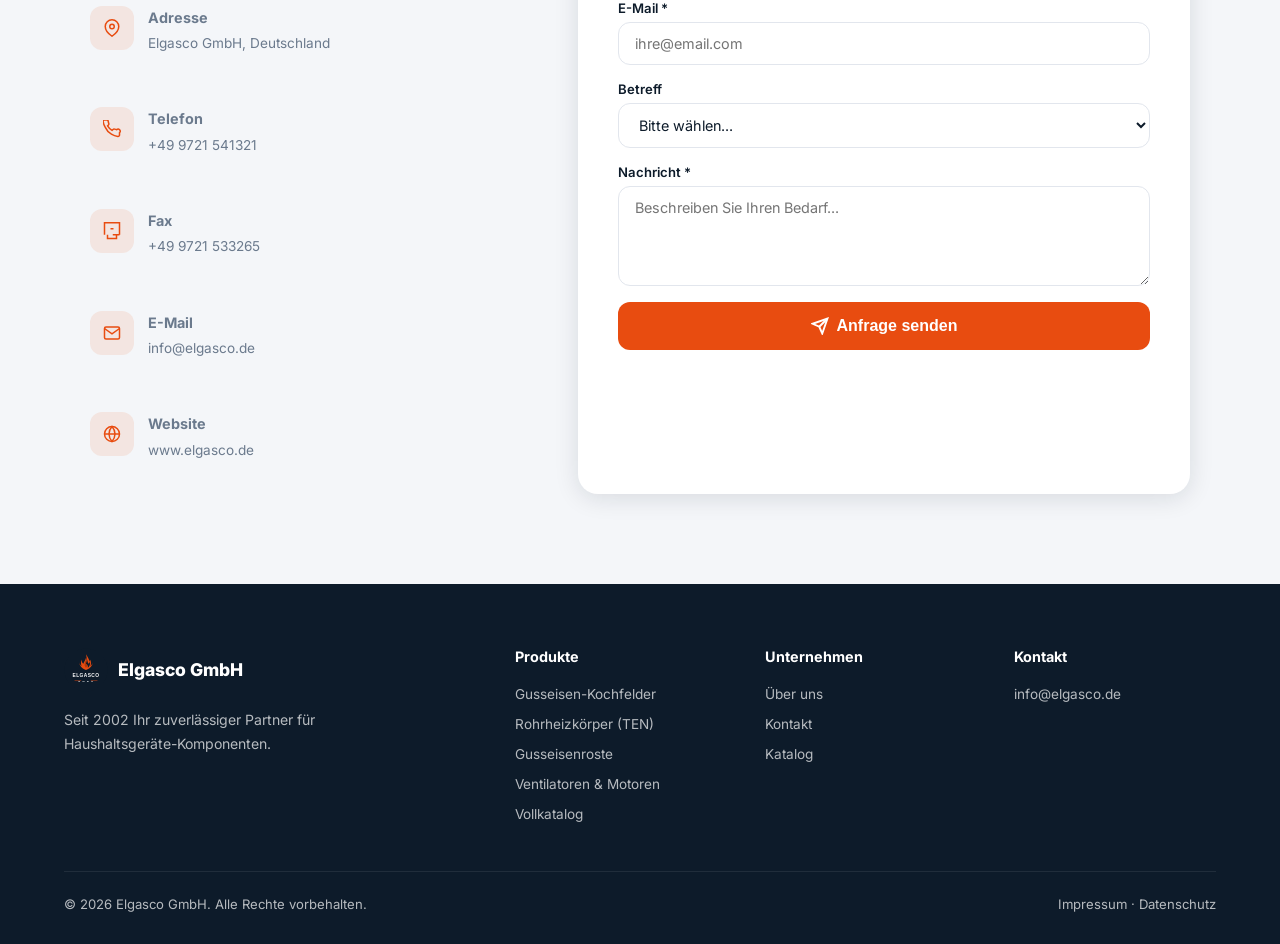
==== commit 2b9190e3: "Update copyright year to 2026" ====
--- a/index.html
+++ b/index.html
@@ -418,7 +418,7 @@
     </div>
   </div>
   <div class="footer-bottom">
-    <span data-i18n="footer_copy">© 2024 Elgasco GmbH. Alle Rechte vorbehalten.</span>
+    <span data-i18n="footer_copy">© 2026 Elgasco GmbH. Alle Rechte vorbehalten.</span>
     <span>
       <a href="impressum.html" style="color:inherit;" data-i18n="footer_imprint">Impressum</a> ·
       <a href="datenschutz.html" style="color:inherit;" data-i18n="footer_privacy">Datenschutz</a>
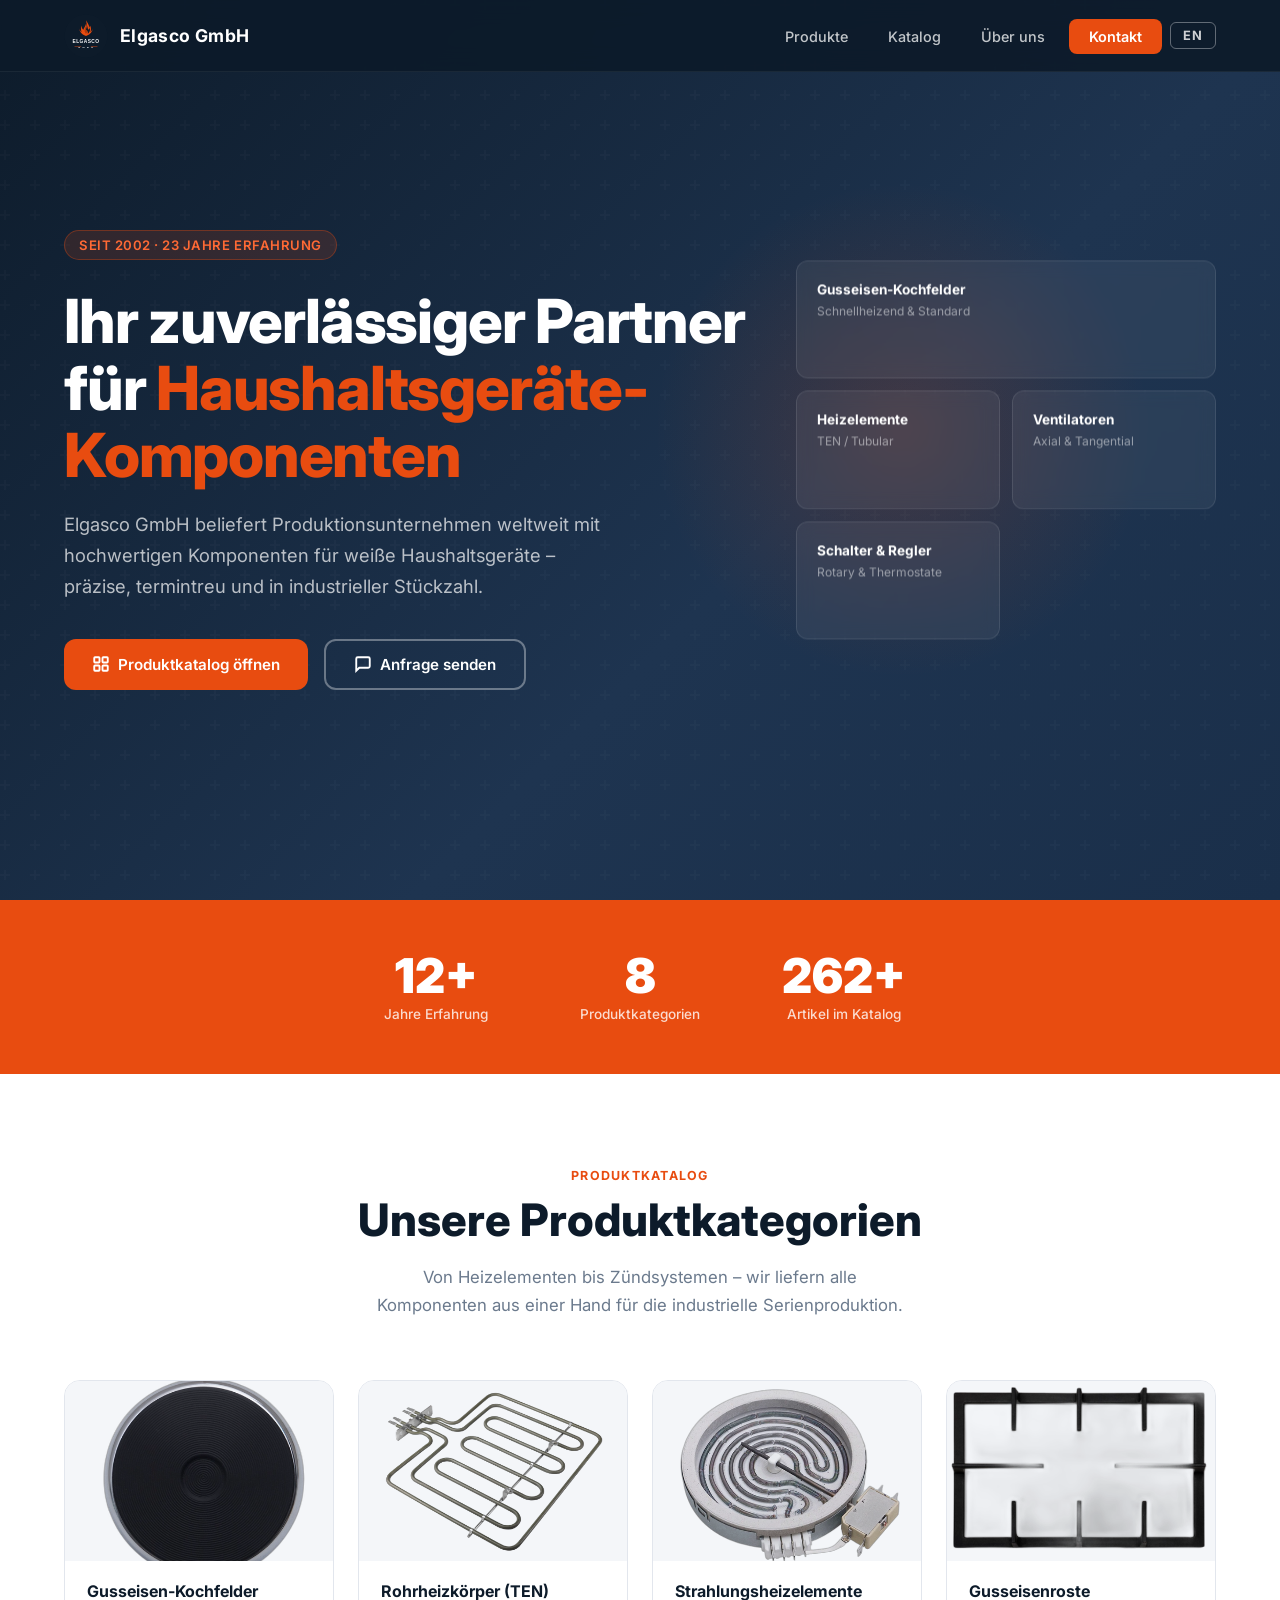
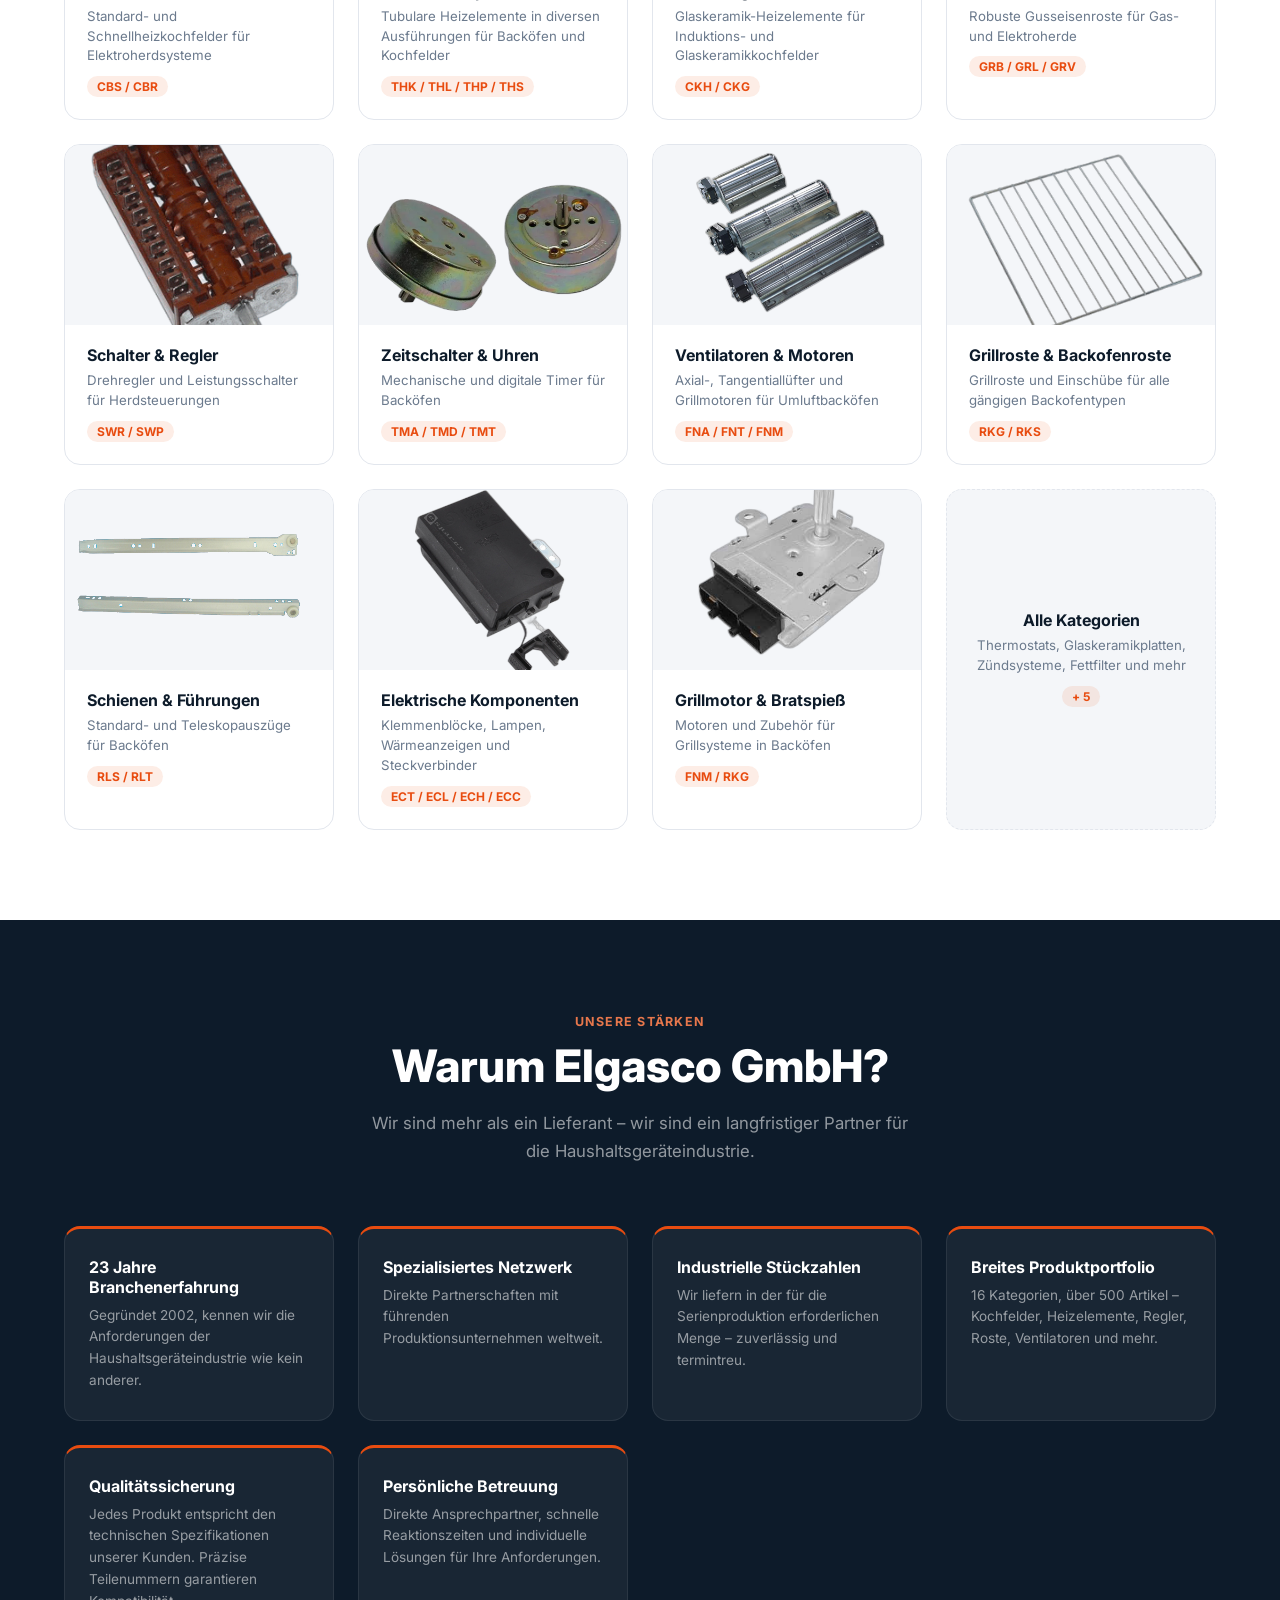
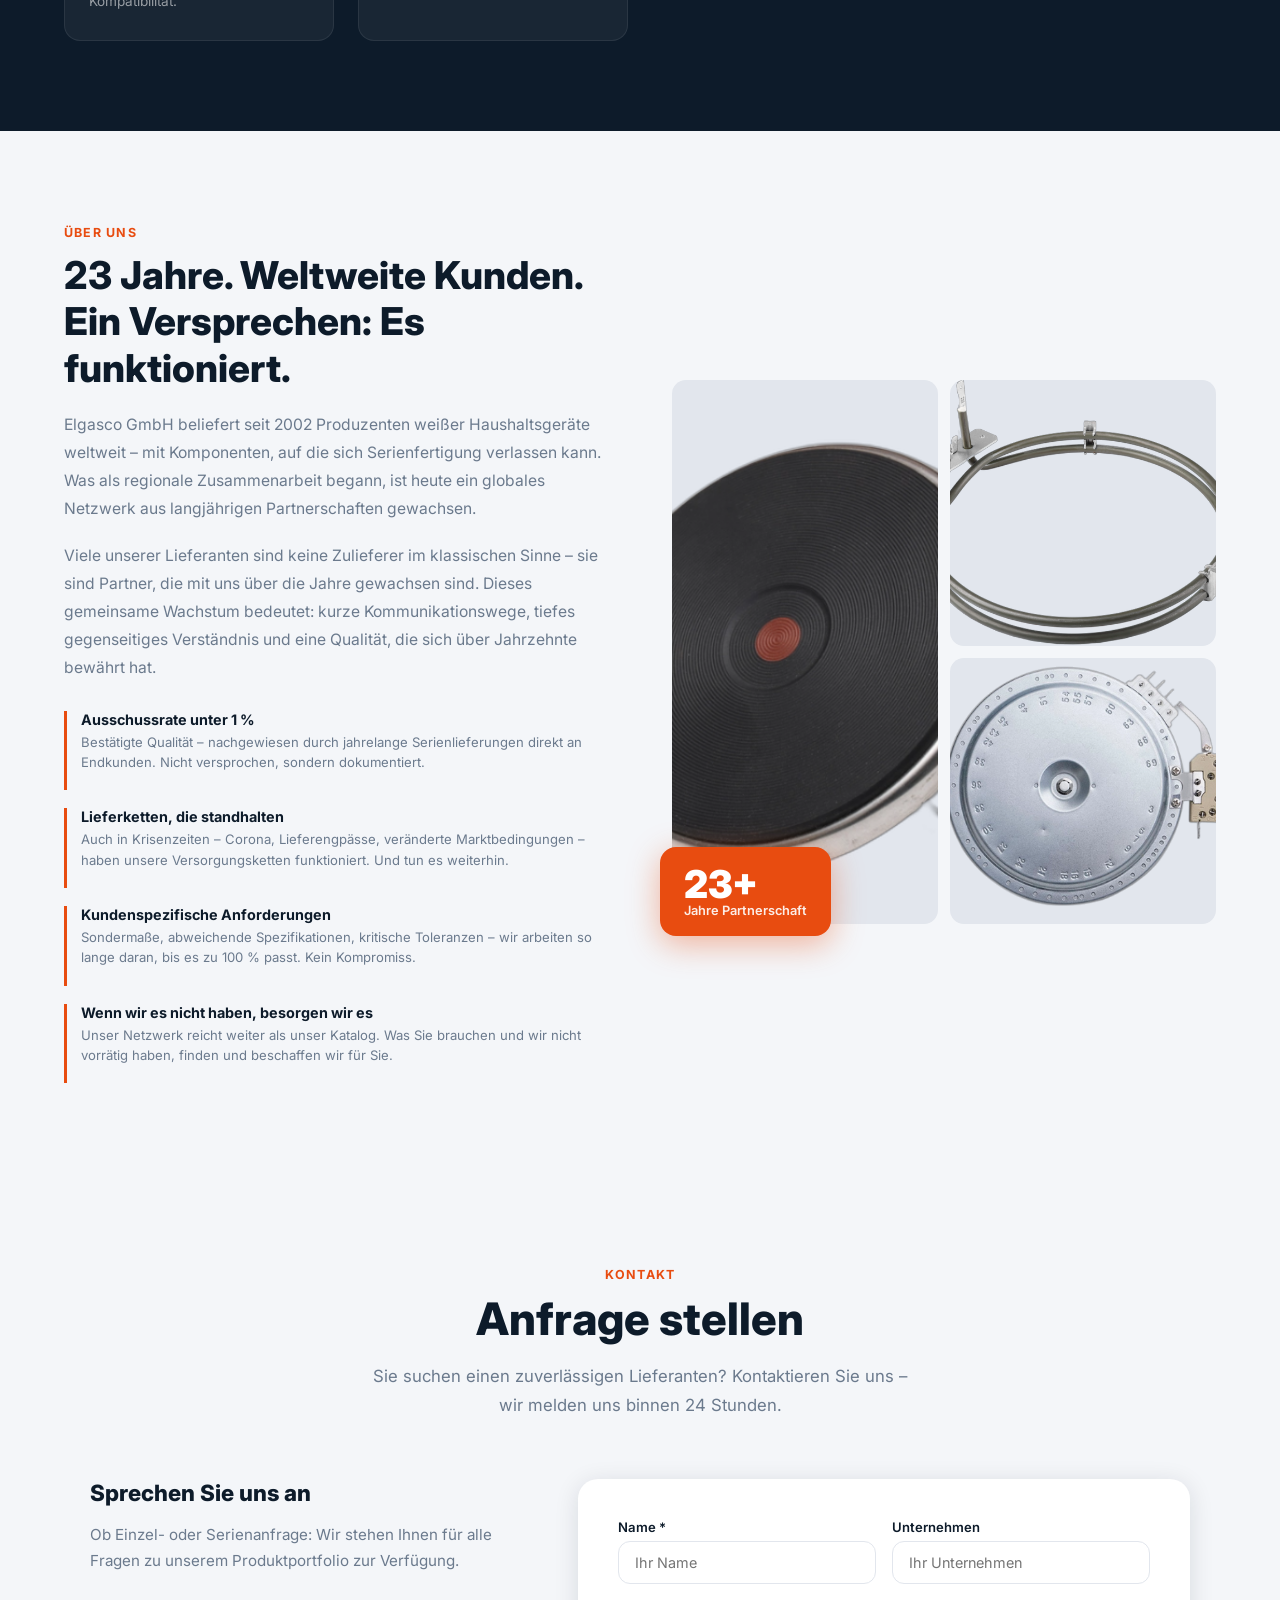
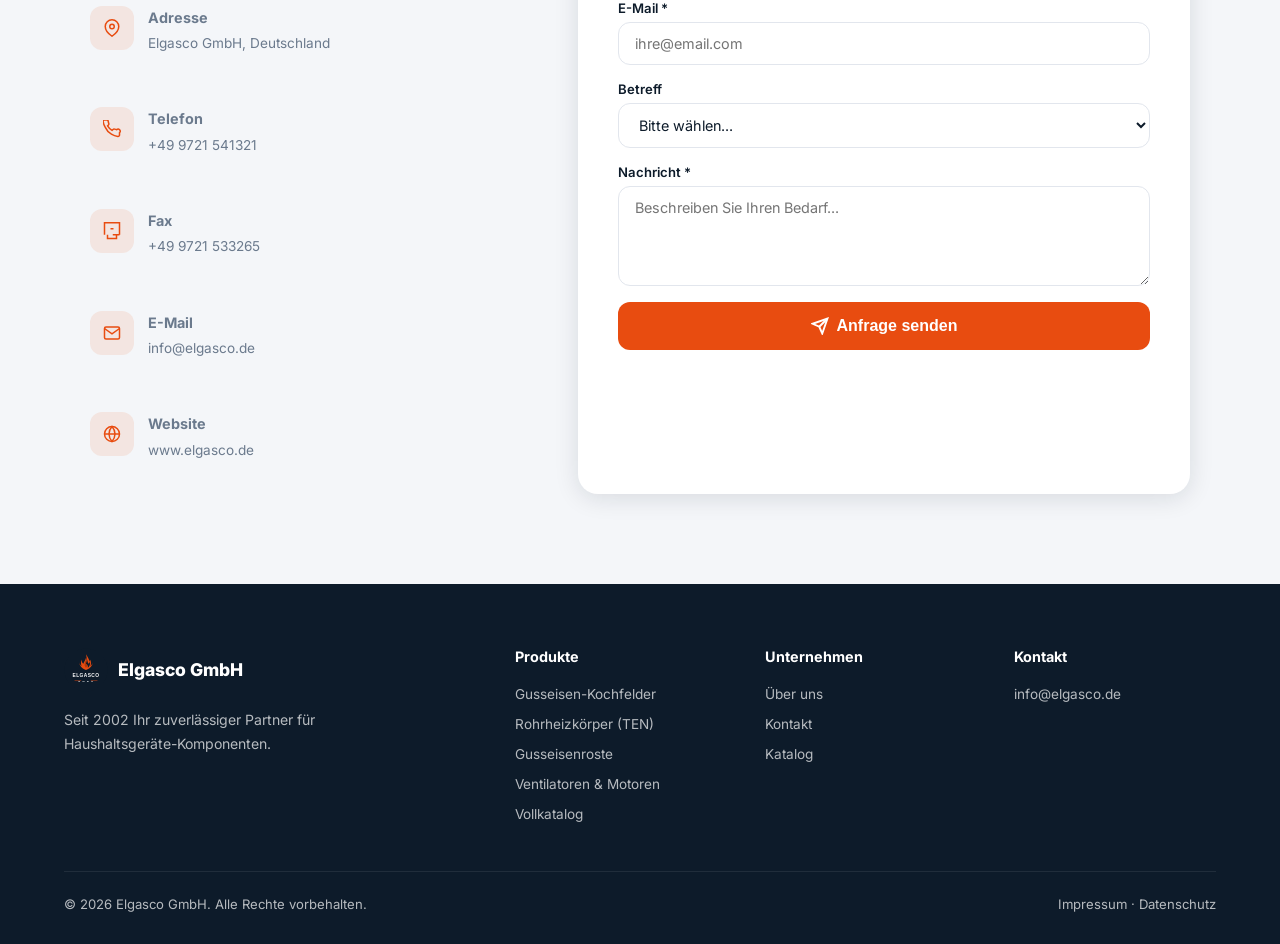
==== commit 4e80af24: "Fix why-card and about heading: 25 years -> 23 years" ====
--- a/index.html
+++ b/index.html
@@ -219,7 +219,7 @@
   </div>
   <div class="why-grid">
     <div class="why-card fade-up">
-      <h3 data-i18n="why1_h">25 Jahre Branchenerfahrung</h3>
+      <h3 data-i18n="why1_h">23 Jahre Branchenerfahrung</h3>
       <p data-i18n="why1_p">Gegründet 2002, kennen wir die Anforderungen der Haushaltsgeräteindustrie wie kein anderer.</p>
     </div>
     <div class="why-card fade-up">
@@ -249,7 +249,7 @@
   <div class="about-grid">
     <div class="about-content">
       <span class="section-tag" data-i18n="about_tag">Über uns</span>
-      <h2 data-i18n="about_h2">25 Jahre. Weltweite Kunden. Ein Versprechen: Es funktioniert.</h2>
+      <h2 data-i18n="about_h2">23 Jahre. Weltweite Kunden. Ein Versprechen: Es funktioniert.</h2>
       <p data-i18n="about_p1">Elgasco GmbH beliefert seit 2002 Produzenten weißer Haushaltsgeräte weltweit – mit Komponenten, auf die sich Serienfertigung verlassen kann.</p>
       <p data-i18n="about_p2">Viele unserer Lieferanten sind keine Zulieferer im klassischen Sinne – sie sind Partner, die mit uns über die Jahre gewachsen sind.</p>
       <div class="about-strengths">
